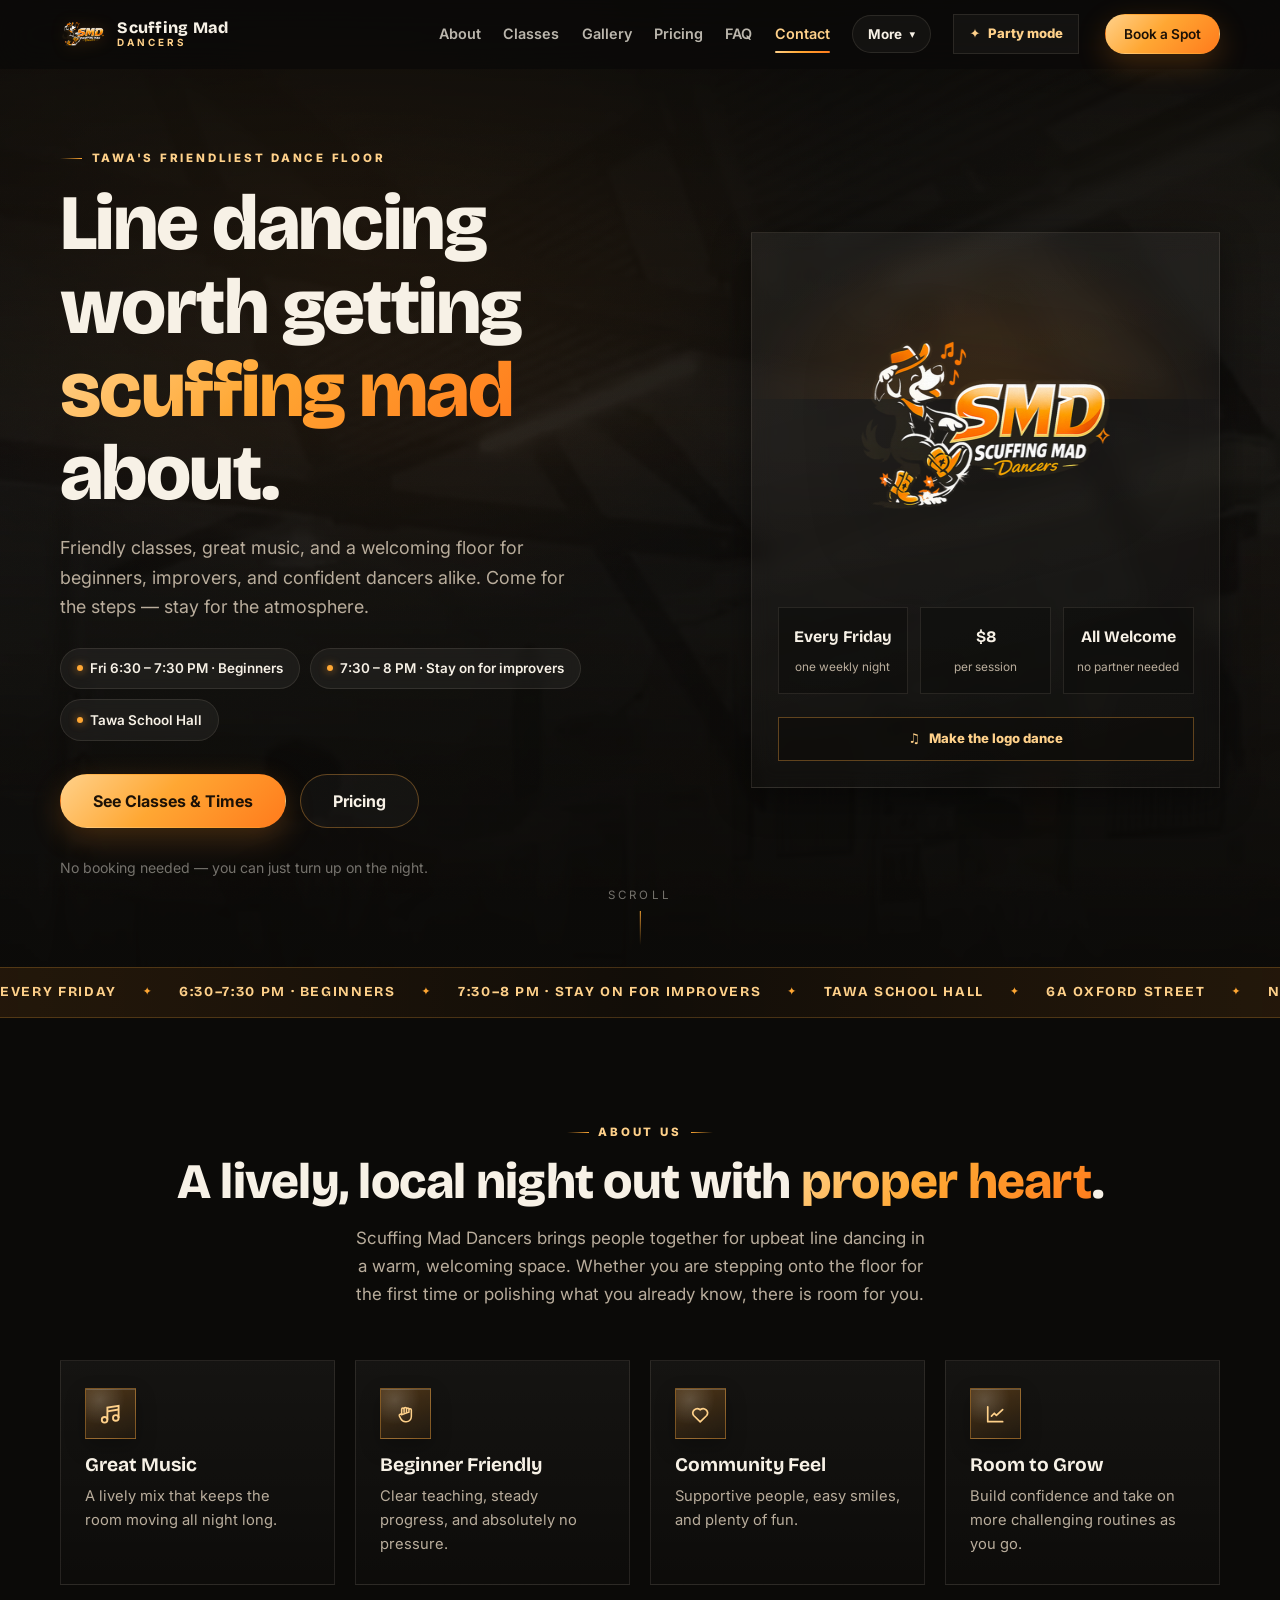
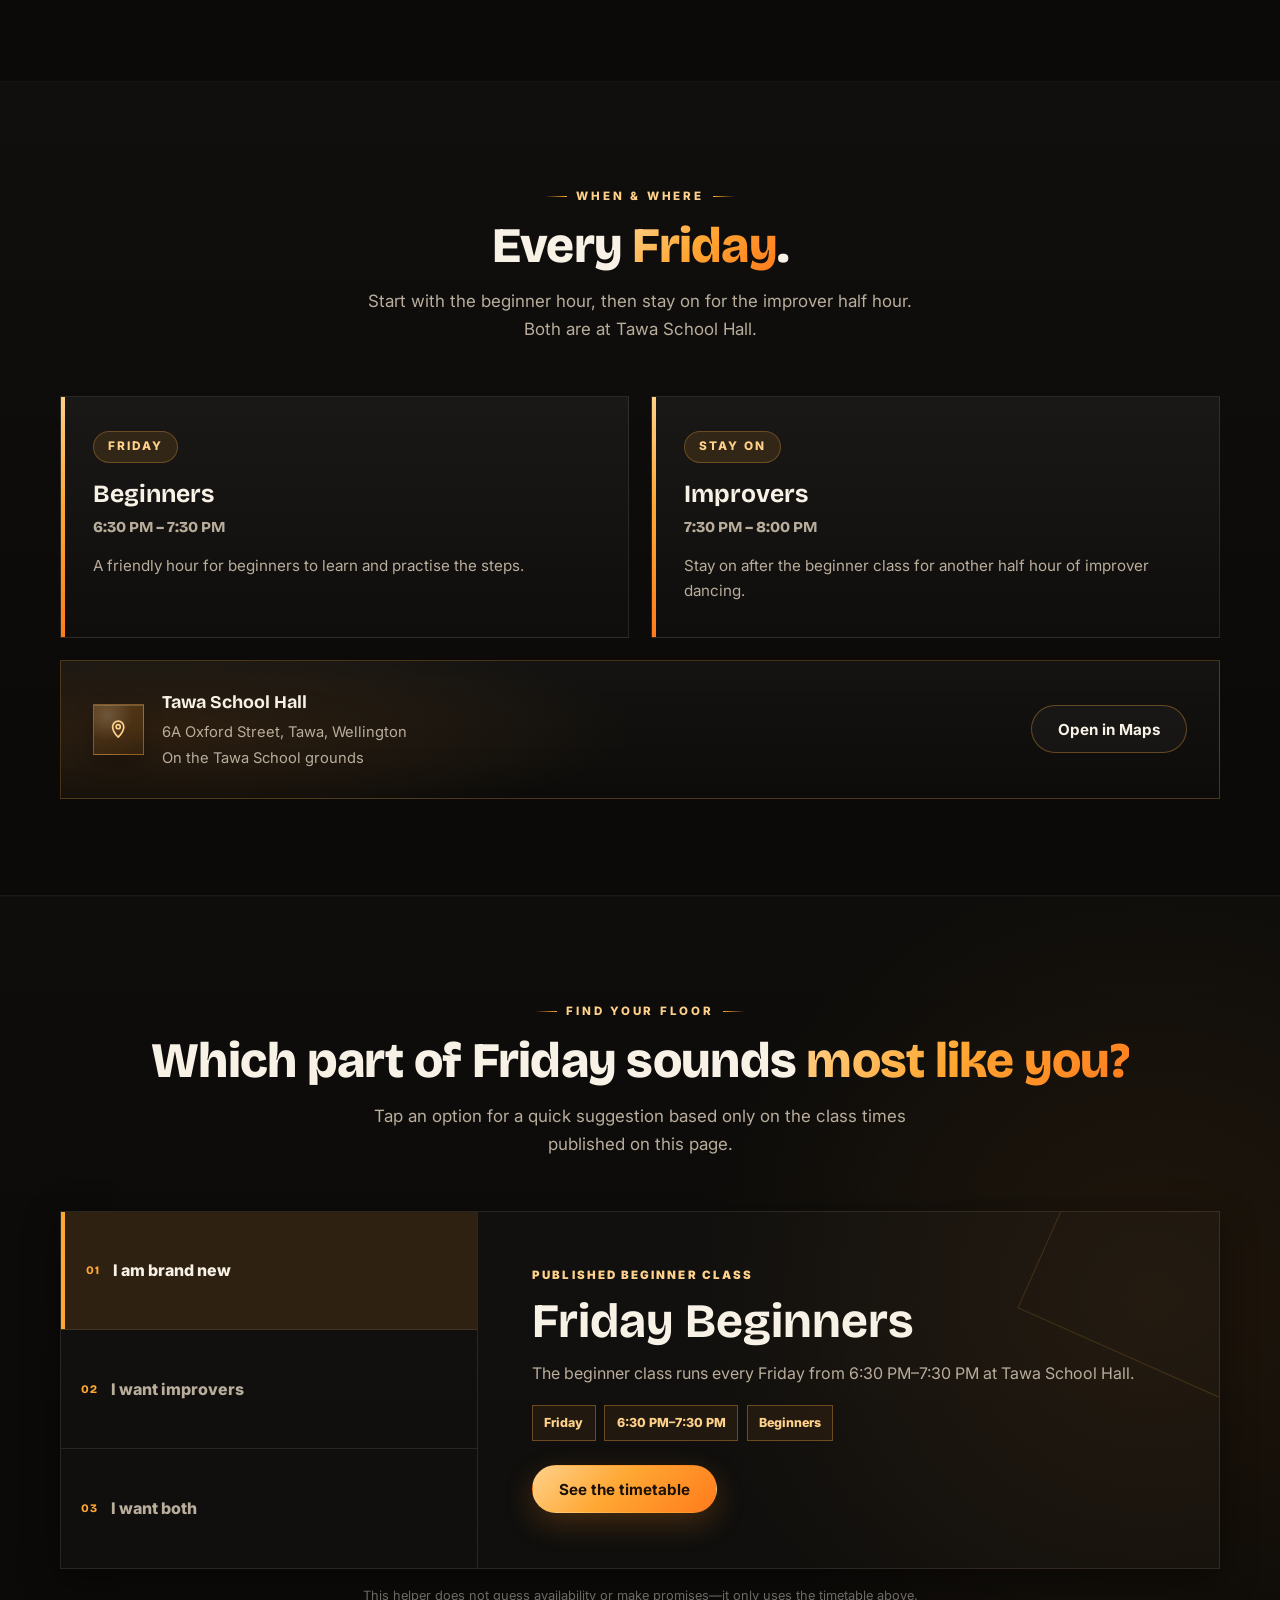
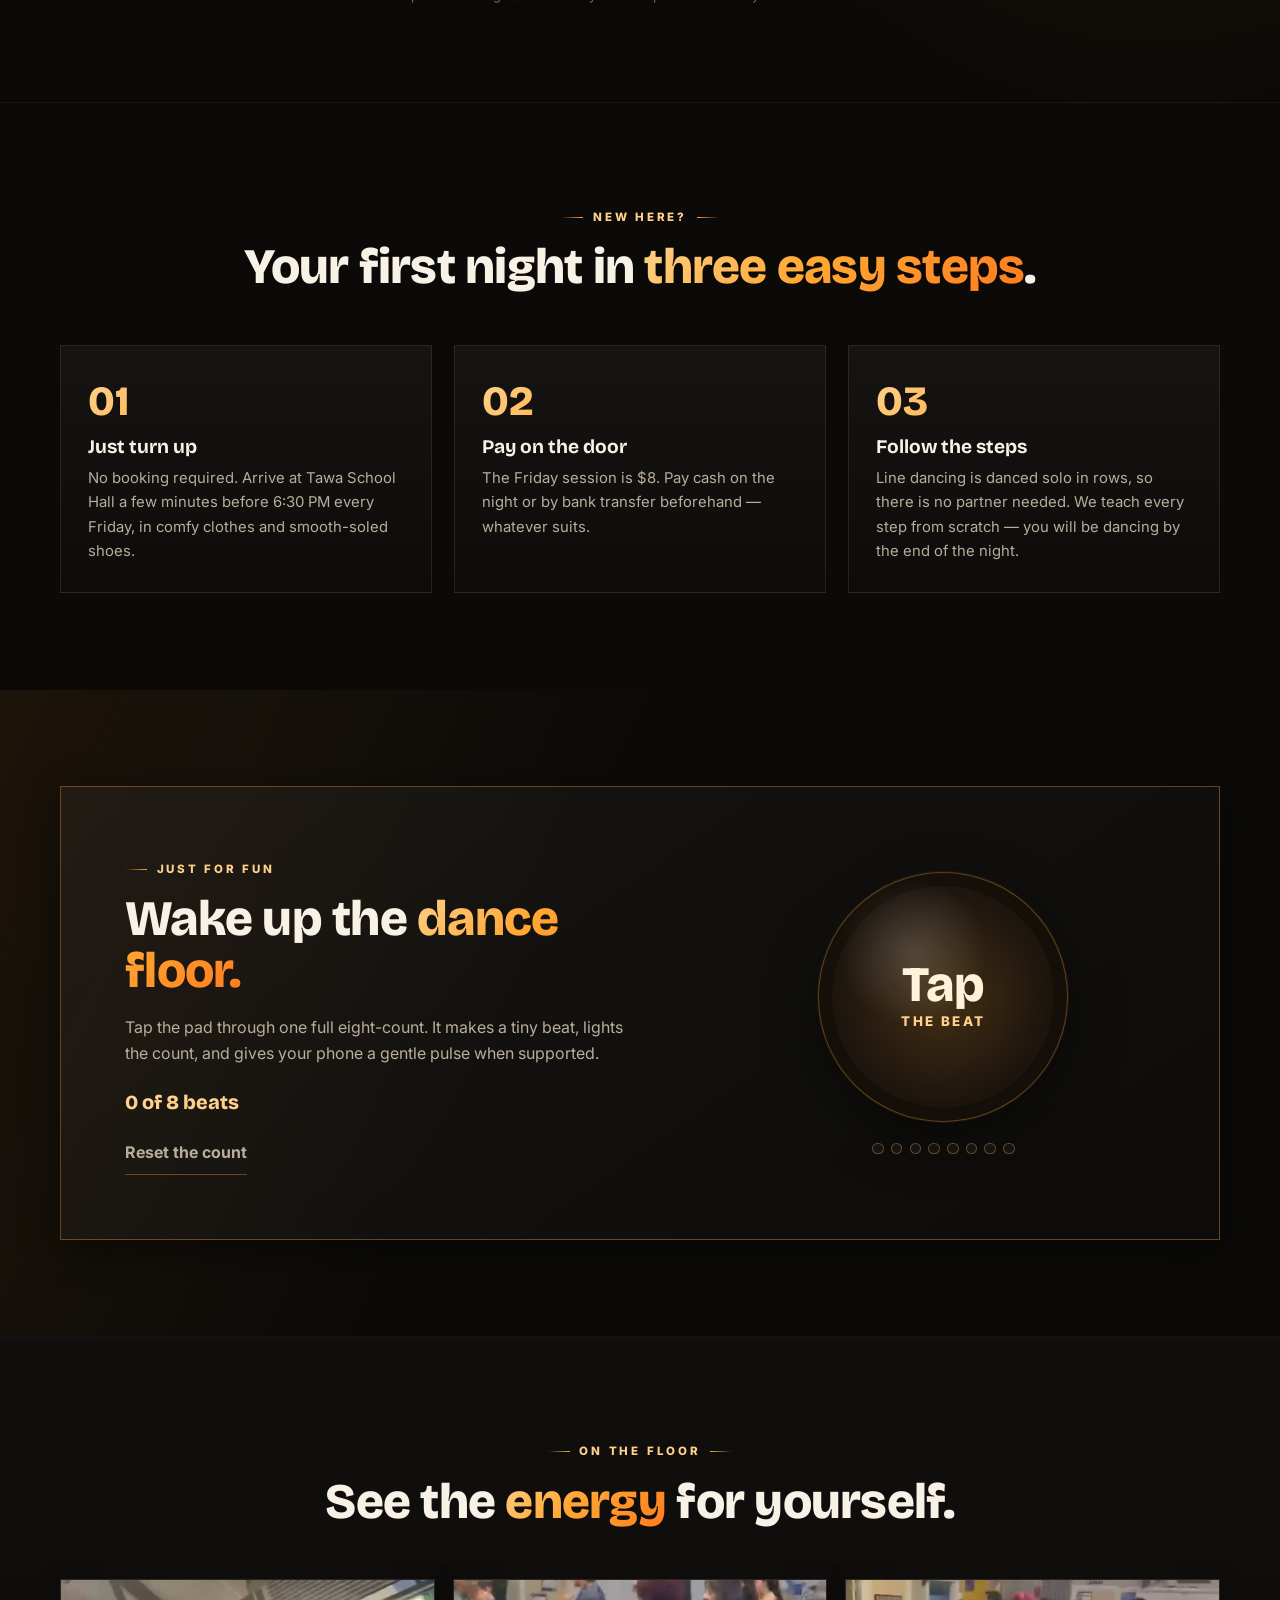
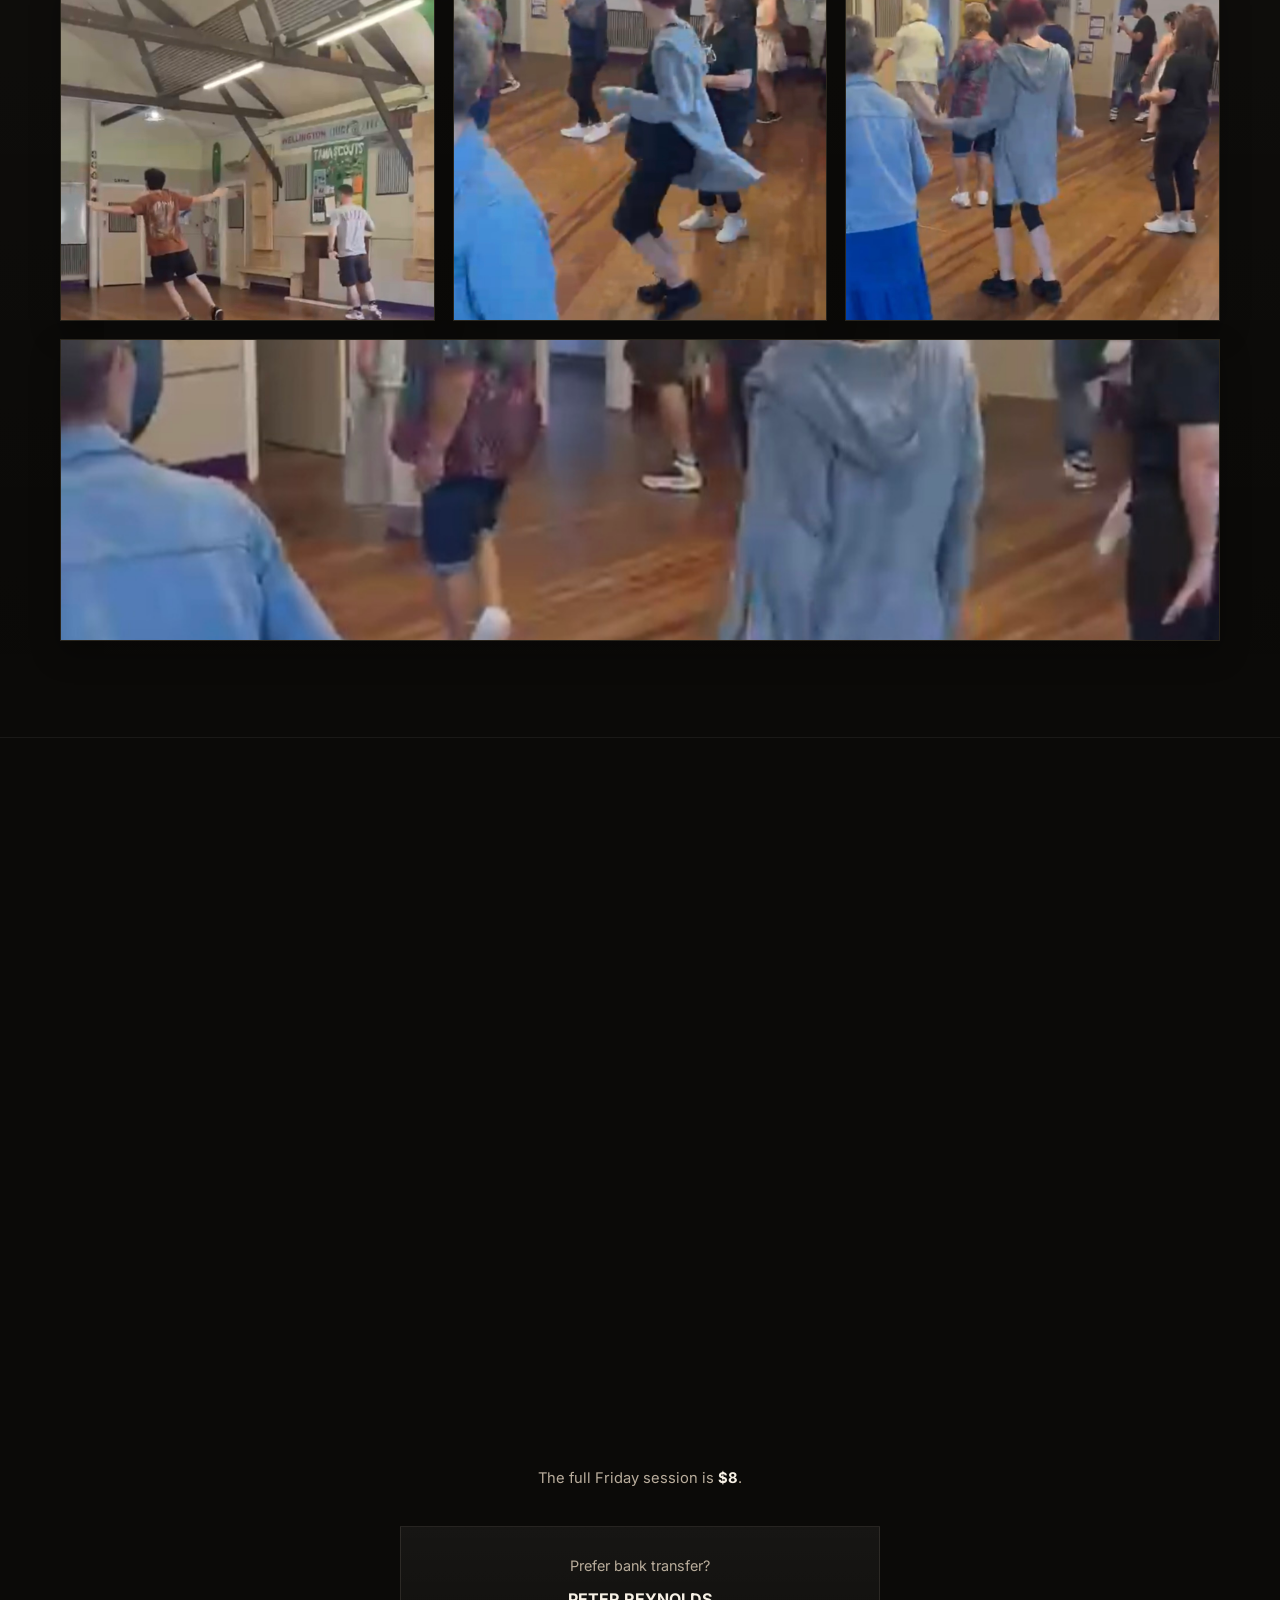
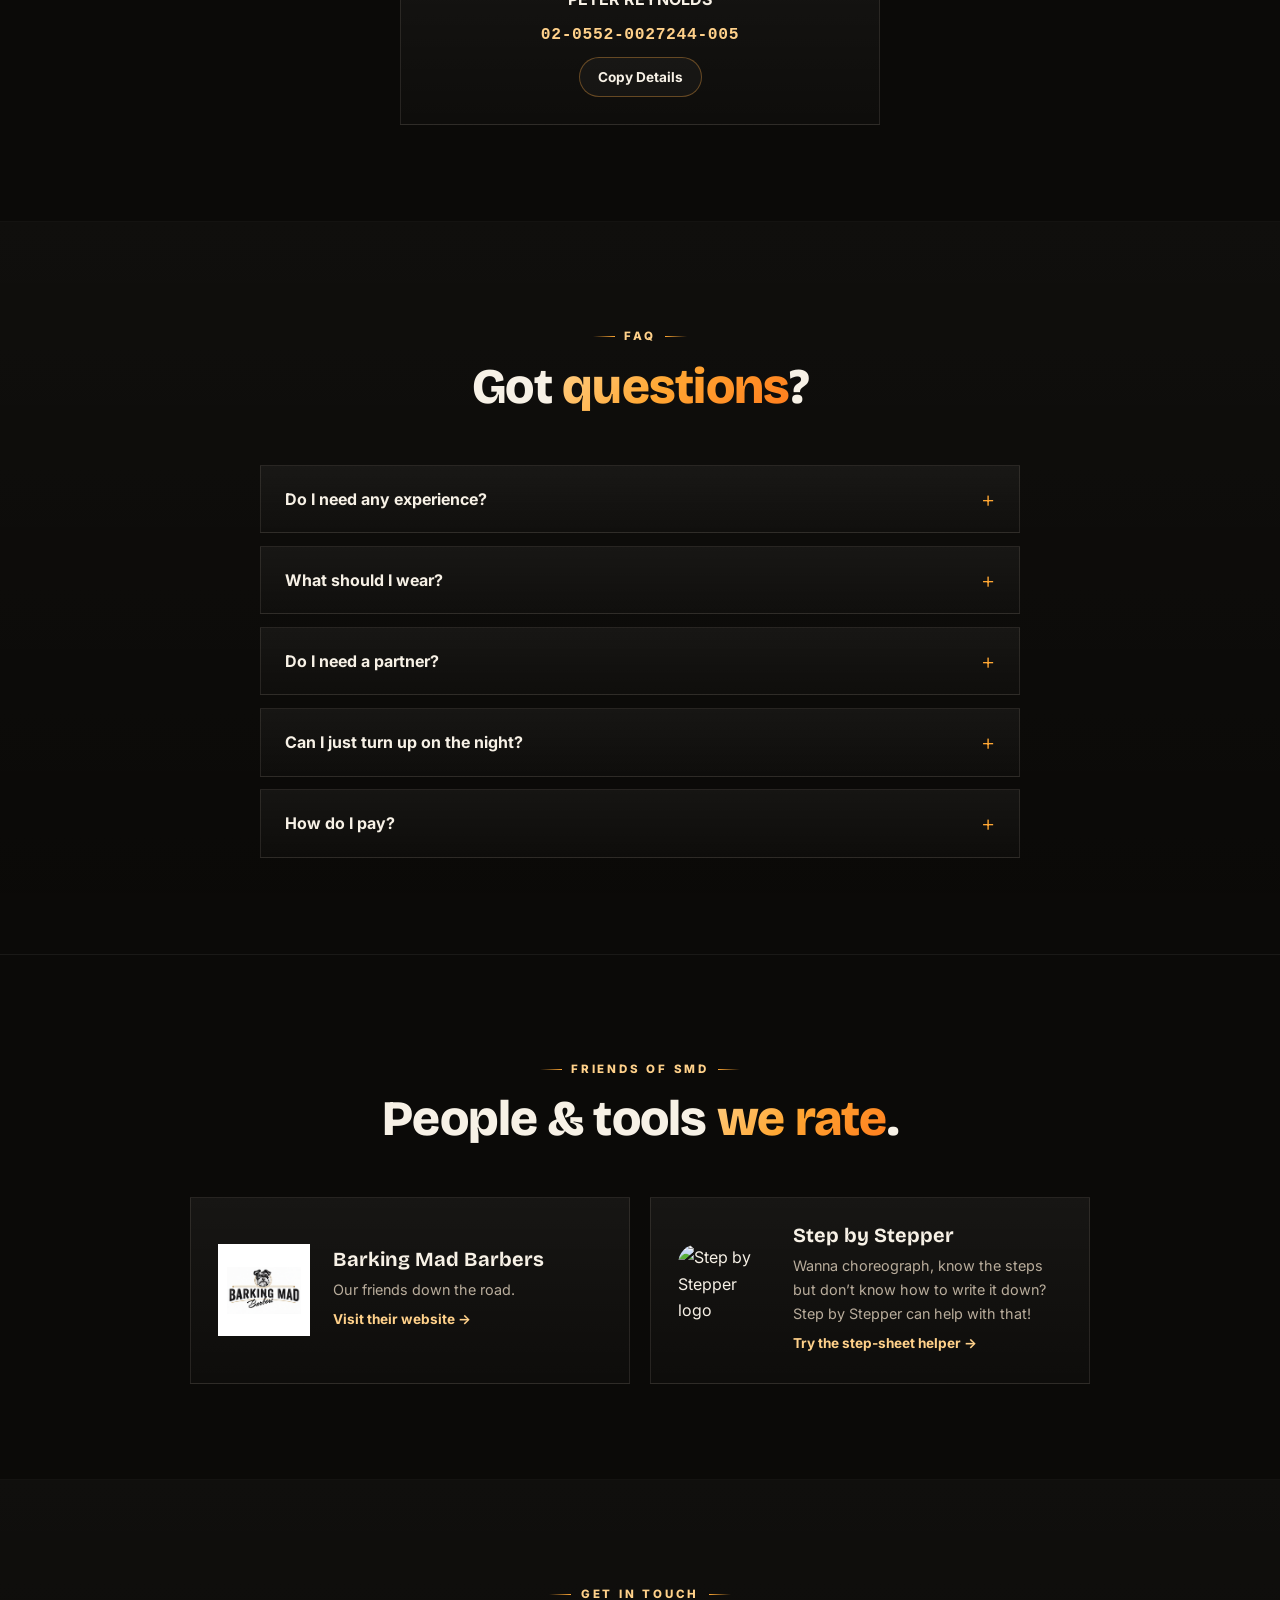
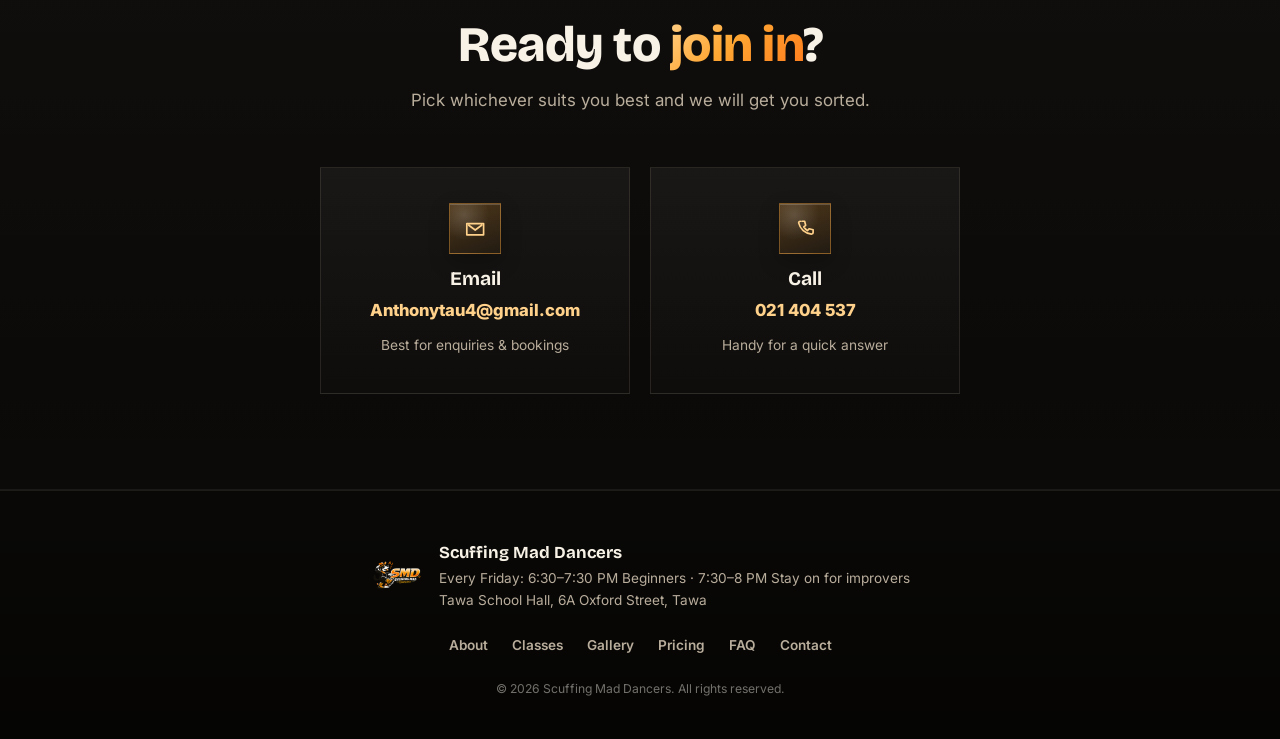
==== index.html @ afb22d38 "Update Friday class times, price, and venue" ====
<!doctype html>
<html lang="en">
<head>
  <meta charset="utf-8">
  <meta name="viewport" content="width=device-width, initial-scale=1">
  <title>Scuffing Mad Dancers | Line Dancing in Tawa, Wellington</title>
  <meta name="description" content="Scuffing Mad Dancers runs every Friday at Tawa School Hall: beginners 6:30–7:30 PM, then stay on for improvers 7:30–8:00 PM. $8 at 6A Oxford Street, Tawa, Wellington.">
  <meta name="theme-color" content="#0b0a08">

  <link rel="canonical" href="https://scuffingmaddancers.nz/">
  <link rel="icon" href="/favicon.ico" sizes="any">
  <link rel="icon" type="image/svg+xml" href="/favicon.svg">
  <link rel="icon" type="image/png" sizes="32x32" href="/favicon-32x32.png">
  <link rel="icon" type="image/png" sizes="16x16" href="/favicon-16x16.png">
  <link rel="apple-touch-icon" href="/apple-touch-icon.png">
  <link rel="manifest" href="/site.webmanifest">

  <!-- Open Graph / Twitter -->
  <meta property="og:type" content="website">
  <meta property="og:site_name" content="Scuffing Mad Dancers">
  <meta property="og:title" content="Scuffing Mad Dancers | Line Dancing in Tawa, Wellington">
  <meta property="og:description" content="Every Friday at Tawa School Hall: beginners 6:30–7:30 PM, then stay on for improvers 7:30–8:00 PM. $8.">
  <meta property="og:url" content="https://scuffingmaddancers.nz/">
  <meta property="og:image" content="https://scuffingmaddancers.nz/android-chrome-512x512.png">
  <meta property="og:locale" content="en_NZ">
  <meta name="twitter:card" content="summary">
  <meta name="twitter:title" content="Scuffing Mad Dancers | Line Dancing in Tawa, Wellington">
  <meta name="twitter:description" content="Every Friday at Tawa School Hall: beginners 6:30–7:30 PM, then stay on for improvers 7:30–8:00 PM. $8.">
  <meta name="twitter:image" content="https://scuffingmaddancers.nz/android-chrome-512x512.png">

  <link rel="preconnect" href="https://fonts.googleapis.com">
  <link rel="preconnect" href="https://fonts.gstatic.com" crossorigin>
  <link href="https://fonts.googleapis.com/css2?family=Bricolage+Grotesque:opsz,wght@12..96,600..800&family=Inter:wght@400;500;600;700;800&display=swap" rel="stylesheet">
  <link rel="stylesheet" href="styles.css?v=interactive-perfect-1">

  <script type="application/ld+json">
  {
    "@context": "https://schema.org",
    "@graph": [
      {
        "@type": "LocalBusiness",
        "@id": "https://scuffingmaddancers.nz/#org",
        "name": "Scuffing Mad Dancers",
        "description": "Friendly line dancing every Friday in Tawa, Wellington. Beginners 6:30–7:30 PM, then stay on for improvers 7:30–8:00 PM at Tawa School Hall.",
        "url": "https://scuffingmaddancers.nz/",
        "logo": "https://scuffingmaddancers.nz/android-chrome-512x512.png",
        "image": "https://scuffingmaddancers.nz/android-chrome-512x512.png",
        "email": "Anthonytau4@gmail.com",
        "telephone": "+64-21-404-537",
        "priceRange": "$8 NZD",
        "address": {
          "@type": "PostalAddress",
          "streetAddress": "Tawa School Hall, 6A Oxford Street",
          "addressLocality": "Tawa",
          "addressRegion": "Wellington",
          "postalCode": "5028",
          "addressCountry": "NZ"
        },
        "openingHoursSpecification": [
          {
            "@type": "OpeningHoursSpecification",
            "dayOfWeek": "Friday",
            "opens": "18:30",
            "closes": "20:00"
          }
        ]
      },
      {
        "@type": "DanceEvent",
        "name": "Friday Line Dancing — Beginners and Improvers",
        "organizer": { "@id": "https://scuffingmaddancers.nz/#org" },
        "eventSchedule": {
          "@type": "Schedule",
          "byDay": "https://schema.org/Friday",
          "startTime": "18:30",
          "endTime": "20:00",
          "scheduleTimezone": "Pacific/Auckland"
        },
        "location": {
          "@type": "Place",
          "name": "Tawa School Hall",
          "address": "6A Oxford Street, Tawa, Wellington 5028, New Zealand"
        },
        "offers": {
          "@type": "Offer",
          "price": "8",
          "priceCurrency": "NZD"
        }
      }
    ]
  }
  </script>
</head>
<body>

  <a class="skip-link" href="#main">Skip to content</a>

  <!-- Navigation -->
  <header class="site-header" id="top">
    <nav class="nav container" aria-label="Main navigation">
      <a href="#top" class="brand">
        <img src="logo-mark.png" alt="Scuffing Mad Dancers logo" width="46" height="46">
        <span class="brand-name">
          <strong>Scuffing Mad</strong>
          <span>Dancers</span>
        </span>
      </a>

      <button class="menu-toggle" id="menu-toggle" type="button" aria-label="Open menu" aria-expanded="false" aria-controls="nav-menu">
        <span class="hamburger"></span>
      </button>

      <div class="nav-menu" id="nav-menu">
        <a href="#about">About</a>
        <a href="#schedule">Classes</a>
        <a href="#gallery">Gallery</a>
        <a href="#pricing">Pricing</a>
        <a href="#faq">FAQ</a>
        <a href="#contact">Contact</a>
        <div class="partner-menu">
          <button class="partner-toggle" id="partner-toggle" type="button" aria-haspopup="true" aria-expanded="false" aria-controls="partner-dropdown">
            More <span class="chev" aria-hidden="true">&#9662;</span>
          </button>
          <div class="partner-dropdown" id="partner-dropdown" hidden>
            <a class="partner-link" href="https://barkingmadbarbers.com" target="_blank" rel="noopener noreferrer">
              <img src="barber-logo.png" alt="Barking Mad Barbers logo" width="52" height="52">
              <div>
                <strong>Barking Mad Barbers</strong>
                <span>Visit website &rarr;</span>
              </div>
            </a>
            <a class="partner-link" href="https://step-by-stepper.com/" target="_blank" rel="noopener noreferrer">
              <img class="stepper-logo" src="https://step-by-stepper.com/favicon.png" alt="Step by Stepper icon" width="52" height="52" loading="lazy">
              <div>
                <strong>Step by Stepper</strong>
                <span>Step-sheet helper &rarr;</span>
              </div>
            </a>
          </div>
        </div>
        <button class="party-toggle" id="party-toggle" type="button" aria-pressed="false">
          <span class="party-toggle-icon" aria-hidden="true">✦</span>
          <span id="party-toggle-label">Party mode</span>
        </button>
        <a class="btn btn-primary btn-sm nav-cta" href="#pricing">Book a Spot</a>
      </div>
    </nav>
    <div class="nav-overlay" id="nav-overlay"></div>
    <div class="scroll-progress" id="scroll-progress" aria-hidden="true"></div>
  </header>

  <!-- Hero -->
  <section class="hero">
    <div class="hero-bg" aria-hidden="true"></div>
    <div class="hero-overlay" aria-hidden="true"></div>

    <div class="hero-content container">
      <div class="hero-copy" data-reveal>
        <p class="eyebrow">Tawa's friendliest dance floor</p>
        <h1>Line dancing worth getting <span class="accent">scuffing mad</span> about.</h1>
        <p class="hero-lead">Friendly classes, great music, and a welcoming floor for beginners, improvers, and confident dancers alike. Come for the steps &mdash; stay for the atmosphere.</p>

        <div class="hero-pills">
          <span class="pill">Fri 6:30 &ndash; 7:30 PM &middot; Beginners</span>
          <span class="pill">7:30 &ndash; 8 PM &middot; Stay on for improvers</span>
          <span class="pill">Tawa School Hall</span>
        </div>

        <div class="hero-actions">
          <a class="btn btn-primary btn-lg" href="#schedule">See Classes &amp; Times</a>
          <a class="btn btn-outline btn-lg" href="#pricing">Pricing</a>
          <p class="hero-note">No booking needed &mdash; you can just turn up on the night.</p>
        </div>
      </div>

      <div class="hero-visual" data-reveal>
        <img class="hero-logo" src="logo-mark.png" alt="Scuffing Mad Dancers logo" width="320" height="320">
        <div class="hero-stats">
          <div class="stat">
            <strong>Every Friday</strong>
            <span>one weekly night</span>
          </div>
          <div class="stat">
            <strong>$8</strong>
            <span>per session</span>
          </div>
          <div class="stat">
            <strong>All Welcome</strong>
            <span>no partner needed</span>
          </div>
        </div>
        <button class="logo-dance-trigger" id="logo-dance-trigger" type="button">
          <span aria-hidden="true">♫</span>
          Make the logo dance
        </button>
      </div>
    </div>

    <p class="scroll-cue" aria-hidden="true">Scroll</p>
  </section>

  <!-- Ticker -->
  <div class="ticker" aria-label="Class times: every Friday, beginners 6:30 to 7:30 PM, stay on for improvers 7:30 to 8 PM, at Tawa School Hall">
    <div class="ticker-track">
      <ul>
        <li>Every Friday</li>
        <li>6:30&ndash;7:30 PM &middot; Beginners</li>
        <li>7:30&ndash;8 PM &middot; Stay on for improvers</li>
        <li>Tawa School Hall</li>
        <li>6A Oxford Street</li>
        <li>No partner needed</li>
        <li>$8 a session</li>
      </ul>
      <ul aria-hidden="true">
        <li>Every Friday</li>
        <li>6:30&ndash;7:30 PM &middot; Beginners</li>
        <li>7:30&ndash;8 PM &middot; Stay on for improvers</li>
        <li>Tawa School Hall</li>
        <li>6A Oxford Street</li>
        <li>No partner needed</li>
        <li>$8 a session</li>
      </ul>
    </div>
  </div>

  <main id="main">

    <!-- About -->
    <section class="section" id="about">
      <div class="container">
        <div class="section-header center" data-reveal>
          <p class="eyebrow">About us</p>
          <h2>A lively, local night out with <span class="accent">proper heart</span>.</h2>
          <p class="section-sub">Scuffing Mad Dancers brings people together for upbeat line dancing in a warm, welcoming space. Whether you are stepping onto the floor for the first time or polishing what you already know, there is room for you.</p>
        </div>
        <div class="features" data-reveal data-reveal-stagger>
          <article class="feature-card">
            <div class="feature-icon squircle-icon" aria-hidden="true">
              <svg viewBox="0 0 24 24" fill="none" aria-hidden="true">
                <path d="M9 18V5l12 -2v13" stroke="currentColor" stroke-width="2"/>
                <path d="m9 9 12 -2" stroke="currentColor" stroke-width="2"/>
                <path d="M3 18a3 3 0 1 0 6 0 3 3 0 1 0 -6 0" stroke="currentColor" stroke-width="2"/>
                <path d="M15 16a3 3 0 1 0 6 0 3 3 0 1 0 -6 0" stroke="currentColor" stroke-width="2"/>
              </svg>
            </div>
            <h3>Great Music</h3>
            <p>A lively mix that keeps the room moving all night long.</p>
          </article>
          <article class="feature-card">
            <div class="feature-icon squircle-icon" aria-hidden="true">
              <svg viewBox="0 0 24 24" fill="none" aria-hidden="true">
                <path d="M8.2 12.2V6.7a1.3 1.3 0 0 1 2.6 0v3.1M10.8 9.8V6a1.3 1.3 0 0 1 2.6 0v3.8M13.4 9.8V6.6a1.3 1.3 0 0 1 2.6 0v3.2M16 9.8V7.4a1.3 1.3 0 0 1 2.6 0v7.2c0 3-2.4 5.4-5.4 5.4h-.9a5.7 5.7 0 0 1-5.1-3.2l-1.5-3a1.3 1.3 0 0 1 2.3-1.2z" stroke="currentColor" stroke-width="1.6" stroke-linecap="round" stroke-linejoin="round"/>
              </svg>
            </div>
            <h3>Beginner Friendly</h3>
            <p>Clear teaching, steady progress, and absolutely no pressure.</p>
          </article>
          <article class="feature-card">
            <div class="feature-icon squircle-icon" aria-hidden="true">
              <svg viewBox="0 0 24 24" fill="none" aria-hidden="true">
                <path d="M12 20.3 5 13.4A4.7 4.7 0 0 1 11.7 7l.3.3.3-.3a4.7 4.7 0 0 1 6.7 6.4z" stroke="currentColor" stroke-width="1.8" stroke-linecap="round" stroke-linejoin="round"/>
              </svg>
            </div>
            <h3>Community Feel</h3>
            <p>Supportive people, easy smiles, and plenty of fun.</p>
          </article>
          <article class="feature-card">
            <div class="feature-icon squircle-icon" aria-hidden="true">
              <svg viewBox="0 0 24 24" fill="none" aria-hidden="true">
                <path d="M4 4v16h16M8 14l3-3 2.3 2.3L20 7" stroke="currentColor" stroke-width="1.8" stroke-linecap="round" stroke-linejoin="round"/>
              </svg>
            </div>
            <h3>Room to Grow</h3>
            <p>Build confidence and take on more challenging routines as you go.</p>
          </article>
        </div>
      </div>
    </section>

    <!-- Classes / Schedule -->
    <section class="section section-alt" id="schedule">
      <div class="container">
        <div class="section-header center" data-reveal>
          <p class="eyebrow">When &amp; where</p>
          <h2>Every <span class="accent">Friday</span>.</h2>
          <p class="section-sub">Start with the beginner hour, then stay on for the improver half hour. Both are at Tawa School Hall.</p>
        </div>

        <div class="class-cards" data-reveal data-reveal-stagger>
          <article class="class-card">
            <span class="class-day">Friday</span>
            <h3>Beginners</h3>
            <p class="class-time">6:30 PM &ndash; 7:30 PM</p>
            <p>A friendly hour for beginners to learn and practise the steps.</p>
          </article>
          <article class="class-card">
            <span class="class-day">Stay on</span>
            <h3>Improvers</h3>
            <p class="class-time">7:30 PM &ndash; 8:00 PM</p>
            <p>Stay on after the beginner class for another half hour of improver dancing.</p>
          </article>
        </div>

        <div class="venue-card" data-reveal>
          <div class="venue-card-info">
            <div class="squircle-icon" aria-hidden="true">
              <svg viewBox="0 0 24 24" fill="none" aria-hidden="true">
                <path d="M12 20.5s-6-5.8-6-11.1a6 6 0 0 1 12 0c0 5.3-6 11.1-6 11.1z" stroke="currentColor" stroke-width="1.8" stroke-linecap="round" stroke-linejoin="round"/>
                <circle cx="12" cy="9.3" r="2.2" stroke="currentColor" stroke-width="1.8"/>
              </svg>
            </div>
            <div>
              <strong>Tawa School Hall</strong>
              <span>6A Oxford Street, Tawa, Wellington<br>On the Tawa School grounds</span>
            </div>
          </div>
          <a class="btn btn-outline" href="https://www.google.com/maps/search/?api=1&amp;query=Tawa%20School%20Hall%2C%206A%20Oxford%20Street%2C%20Tawa%2C%20Wellington" target="_blank" rel="noopener noreferrer">Open in Maps</a>
        </div>
      </div>
    </section>

    <!-- Interactive class finder -->
    <section class="section finder-section" id="class-finder">
      <div class="container">
        <div class="section-header center" data-reveal>
          <p class="eyebrow">Find your floor</p>
          <h2>Which part of Friday sounds <span class="accent">most like you?</span></h2>
          <p class="section-sub">Tap an option for a quick suggestion based only on the class times published on this page.</p>
        </div>

        <div class="finder-shell" data-reveal>
          <div class="finder-controls" role="group" aria-label="Choose what sounds like you">
            <button class="finder-option active" type="button" data-match="new" aria-pressed="true">
              <span aria-hidden="true">01</span>
              I am brand new
            </button>
            <button class="finder-option" type="button" data-match="all" aria-pressed="false">
              <span aria-hidden="true">02</span>
              I want improvers
            </button>
            <button class="finder-option" type="button" data-match="both" aria-pressed="false">
              <span aria-hidden="true">03</span>
              I want both
            </button>
          </div>

          <article class="finder-result" id="finder-result" aria-live="polite">
            <p class="finder-kicker" id="finder-kicker">Published beginner class</p>
            <h3 id="finder-title">Friday Beginners</h3>
            <p id="finder-copy">The beginner class runs every Friday from 6:30 PM–7:30 PM at Tawa School Hall.</p>
            <div class="finder-facts" id="finder-facts">
              <span>Friday</span>
              <span>6:30 PM–7:30 PM</span>
              <span>Beginners</span>
            </div>
            <a class="btn btn-primary" href="#schedule">See the timetable</a>
          </article>
        </div>

        <p class="finder-note center">This helper does not guess availability or make promises—it only uses the timetable above.</p>
      </div>
    </section>

    <!-- First night -->
    <section class="section" id="first-night">
      <div class="container">
        <div class="section-header center" data-reveal>
          <p class="eyebrow">New here?</p>
          <h2>Your first night in <span class="accent">three easy steps</span>.</h2>
        </div>
        <div class="steps" data-reveal data-reveal-stagger>
          <article class="step-card">
            <span class="step-num" aria-hidden="true">01</span>
            <h3>Just turn up</h3>
            <p>No booking required. Arrive at Tawa School Hall a few minutes before 6:30 PM every Friday, in comfy clothes and smooth-soled shoes.</p>
          </article>
          <article class="step-card">
            <span class="step-num" aria-hidden="true">02</span>
            <h3>Pay on the door</h3>
            <p>The Friday session is $8. Pay cash on the night or by bank transfer beforehand &mdash; whatever suits.</p>
          </article>
          <article class="step-card">
            <span class="step-num" aria-hidden="true">03</span>
            <h3>Follow the steps</h3>
            <p>Line dancing is danced solo in rows, so there is no partner needed. We teach every step from scratch &mdash; you will be dancing by the end of the night.</p>
          </article>
        </div>
      </div>
    </section>

    <!-- Tap the beat -->
    <section class="section beat-section" id="tap-the-beat">
      <div class="container">
        <div class="beat-console" data-reveal>
          <div class="beat-copy">
            <p class="eyebrow">Just for fun</p>
            <h2>Wake up the <span class="accent">dance floor.</span></h2>
            <p>Tap the pad through one full eight-count. It makes a tiny beat, lights the count, and gives your phone a gentle pulse when supported.</p>
            <p class="beat-status" id="beat-status" aria-live="polite">0 of 8 beats</p>
            <button class="beat-reset" id="beat-reset" type="button">Reset the count</button>
          </div>

          <div class="beat-stage">
            <button class="beat-pad" id="beat-pad" type="button" aria-label="Tap the beat">
              <span>Tap</span>
              <small>the beat</small>
            </button>
            <div class="beat-dots" id="beat-dots" aria-hidden="true">
              <span></span><span></span><span></span><span></span>
              <span></span><span></span><span></span><span></span>
            </div>
          </div>
        </div>
      </div>
    </section>

    <!-- Gallery -->
    <section class="section section-alt" id="gallery">
      <div class="container">
        <div class="section-header center" data-reveal>
          <p class="eyebrow">On the floor</p>
          <h2>See the <span class="accent">energy</span> for yourself.</h2>
        </div>
        <div class="gallery-grid" data-reveal data-reveal-stagger>
          <button class="gallery-item" type="button" data-lightbox="1000036446.jpg" aria-label="View photo: dancers moving across the floor at Tawa School Hall">
            <img src="1000036446.jpg" alt="Dancers moving across the floor at Tawa School Hall" loading="lazy" width="600" height="400">
          </button>
          <button class="gallery-item" type="button" data-lightbox="1000036448.jpg" aria-label="View photo: Scuffing Mad Dancers class mid-routine in Tawa">
            <img src="1000036448.jpg" alt="Scuffing Mad Dancers class mid-routine in Tawa" loading="lazy" width="600" height="400">
          </button>
          <button class="gallery-item" type="button" data-lightbox="1000036450.jpg" aria-label="View photo: line dancers stepping together at Tawa School Hall">
            <img src="1000036450.jpg" alt="Line dancers stepping together at Tawa School Hall" loading="lazy" width="600" height="400">
          </button>
          <button class="gallery-item gallery-item--wide" type="button" data-lightbox="1000036452.jpg" aria-label="View photo: Scuffing Mad Dancers class on the floor in Tawa">
            <img src="1000036452.jpg" alt="Scuffing Mad Dancers class on the floor in Tawa" loading="lazy" width="800" height="400">
          </button>
        </div>
      </div>
    </section>

    <!-- Pricing -->
    <section class="section" id="pricing">
      <div class="container">
        <div class="section-header center" data-reveal>
          <p class="eyebrow">Pricing</p>
          <h2>One simple <span class="accent">price</span>.</h2>
          <p class="section-sub">Pay by bank transfer or on the night &mdash; whatever suits you.</p>
        </div>

        <div class="pricing-grid" data-reveal data-reveal-stagger>
          <article class="price-card price-card--featured">
            <div class="price-badge">Every Friday</div>
            <h3>Friday Session</h3>
            <p class="price-desc">Beginners, then stay on for improvers</p>
            <div class="price">$8<span>/session</span></div>
            <ul class="price-list">
              <li>6:30&ndash;7:30 PM &mdash; Beginners</li>
              <li>7:30&ndash;8:00 PM &mdash; Stay on for improvers</li>
              <li>Tawa School Hall</li>
              <li>One simple $8 price</li>
            </ul>
            <button class="btn btn-primary book-btn" data-package="Friday Session" data-price="8.00">Book / Enquire</button>
          </article>
        </div>

        <p class="pricing-note center" data-reveal>The full Friday session is <strong>$8</strong>.</p>

        <div class="bank-box" data-reveal>
          <p class="bank-label">Prefer bank transfer?</p>
          <strong>PETER REYNOLDS</strong>
          <code id="bank-number">02-0552-0027244-005</code>
          <button class="btn btn-sm btn-outline" id="copy-bank">Copy Details</button>
        </div>
      </div>
    </section>

    <!-- FAQ -->
    <section class="section section-alt" id="faq">
      <div class="container container-narrow">
        <div class="section-header center" data-reveal>
          <p class="eyebrow">FAQ</p>
          <h2>Got <span class="accent">questions</span>?</h2>
        </div>
        <div class="faq-list" data-reveal>
          <details class="faq-item">
            <summary>Do I need any experience?</summary>
            <p>Not at all! Our beginner class starts from scratch. You will be guided through every step &mdash; no dance background needed.</p>
          </details>
          <details class="faq-item">
            <summary>What should I wear?</summary>
            <p>Comfortable clothes and shoes you can move in. Smooth-soled shoes work best on the floor &mdash; avoid sticky rubber soles if you can.</p>
          </details>
          <details class="faq-item">
            <summary>Do I need a partner?</summary>
            <p>No! Line dancing is danced solo in rows, so there is no partner required. Come on your own or bring friends &mdash; either way you will have a great time.</p>
          </details>
          <details class="faq-item">
            <summary>Can I just turn up on the night?</summary>
            <p>Absolutely. No booking is required &mdash; just show up at Tawa School Hall before 6:30 PM every Friday and pay on the door.</p>
          </details>
          <details class="faq-item">
            <summary>How do I pay?</summary>
            <p>You can pay cash on the night or by bank transfer beforehand. See the pricing section for bank details.</p>
          </details>
        </div>
      </div>
    </section>

    <!-- Partners -->
    <section class="section" id="partner">
      <div class="container">
        <div class="section-header center" data-reveal>
          <p class="eyebrow">Friends of SMD</p>
          <h2>People &amp; tools <span class="accent">we rate</span>.</h2>
        </div>
        <div class="partner-stack" data-reveal data-reveal-stagger>
          <div class="partner-card">
            <a class="partner-link-block" href="https://barkingmadbarbers.com" target="_blank" rel="noopener noreferrer">
              <img src="barber-logo.png" alt="Barking Mad Barbers logo" width="92" height="92" loading="lazy">
              <div class="partner-copy">
                <h3>Barking Mad Barbers</h3>
                <p>Our friends down the road.</p>
                <span class="go">Visit their website &rarr;</span>
              </div>
            </a>
          </div>
          <div class="partner-card">
            <a class="partner-link-block" href="https://step-by-stepper.com/" target="_blank" rel="noopener noreferrer">
              <img class="stepper-logo" src="https://step-by-stepper.com/favicon.png" alt="Step by Stepper logo" width="92" height="92" loading="lazy">
              <div class="partner-copy">
                <h3>Step by Stepper</h3>
                <p>Wanna choreograph, know the steps but don&rsquo;t know how to write it down? Step by Stepper can help with that!</p>
                <span class="go">Try the step-sheet helper &rarr;</span>
              </div>
            </a>
          </div>
        </div>
      </div>
    </section>

    <!-- Contact -->
    <section class="section section-alt" id="contact">
      <div class="container">
        <div class="section-header center" data-reveal>
          <p class="eyebrow">Get in touch</p>
          <h2>Ready to <span class="accent">join in</span>?</h2>
          <p class="section-sub">Pick whichever suits you best and we will get you sorted.</p>
        </div>
        <div class="contact-grid" data-reveal data-reveal-stagger>
          <a class="contact-card" href="mailto:Anthonytau4@gmail.com">
            <div class="contact-icon squircle-icon" aria-hidden="true">
              <svg viewBox="0 0 24 24" fill="none" aria-hidden="true">
                <path d="M3 6h18v12H3zm2.1 1.8L12 12.9l6.9-5.1" stroke="currentColor" stroke-width="1.8" stroke-linecap="round" stroke-linejoin="round"/>
              </svg>
            </div>
            <h3>Email</h3>
            <p class="contact-value">Anthonytau4@gmail.com</p>
            <span>Best for enquiries &amp; bookings</span>
          </a>
          <a class="contact-card" href="tel:021404537">
            <div class="contact-icon squircle-icon" aria-hidden="true">
              <svg viewBox="0 0 24 24" fill="none" aria-hidden="true">
                <path d="M8.6 3.5h2.8l1.1 4.3-2 1.8a15 15 0 0 0 3.9 3.9l1.8-2 4.3 1.1v2.8a1.8 1.8 0 0 1-1.8 1.8A15.2 15.2 0 0 1 5 5.3a1.8 1.8 0 0 1 1.8-1.8" stroke="currentColor" stroke-width="1.8" stroke-linecap="round" stroke-linejoin="round"/>
              </svg>
            </div>
            <h3>Call</h3>
            <p class="contact-value">021 404 537</p>
            <span>Handy for a quick answer</span>
          </a>
        </div>
      </div>
    </section>

  </main>

  <!-- Footer -->
  <footer class="footer">
    <div class="container footer-inner">
      <div class="footer-brand">
        <img src="logo-mark.png" alt="Scuffing Mad Dancers logo" width="52" height="52">
        <div>
          <strong>Scuffing Mad Dancers</strong>
          <p>Every Friday: 6:30&ndash;7:30 PM Beginners &middot; 7:30&ndash;8 PM Stay on for improvers<br>Tawa School Hall, 6A Oxford Street, Tawa</p>
        </div>
      </div>
      <nav class="footer-links" aria-label="Footer navigation">
        <a href="#about">About</a>
        <a href="#schedule">Classes</a>
        <a href="#gallery">Gallery</a>
        <a href="#pricing">Pricing</a>
        <a href="#faq">FAQ</a>
        <a href="#contact">Contact</a>
      </nav>
      <small>&copy; <span id="year"></span> Scuffing Mad Dancers. All rights reserved.</small>
    </div>
  </footer>

  <!-- Back to Top -->
  <button class="back-to-top" id="back-to-top" type="button" aria-label="Back to top">&uarr;</button>

  <!-- Booking Modal -->
  <dialog id="booking-modal" class="modal" aria-labelledby="modal-title">
    <form method="dialog" class="modal-body">
      <button class="modal-close" id="close-modal" type="button" aria-label="Close">&times;</button>
      <p class="eyebrow">Booking</p>
      <h3 id="modal-title">Book your class</h3>
      <p class="modal-price" id="modal-price"></p>

      <label for="customer-name">
        Name (optional)
        <input type="text" id="customer-name" placeholder="Your name" autocomplete="name">
      </label>
      <label for="customer-email">
        Email (optional)
        <input type="email" id="customer-email" placeholder="your@email.com" autocomplete="email">
      </label>

      <div class="modal-bank">
        <p>Payment can be made by bank transfer or on the night.</p>
        <strong>PETER REYNOLDS</strong>
        <code>02-0552-0027244-005</code>
      </div>

      <div class="modal-actions">
        <a href="mailto:Anthonytau4@gmail.com" id="email-booking" class="btn btn-primary">Email Booking</a>
        <a href="tel:021404537" class="btn btn-outline">Call Now</a>
      </div>
    </form>
  </dialog>

  <!-- Gallery Lightbox -->
  <dialog id="lightbox" class="lightbox" aria-label="Photo viewer">
    <div class="lightbox-body">
      <button class="lightbox-btn lightbox-close" id="lightbox-close" type="button" aria-label="Close photo viewer">&times;</button>
      <img id="lightbox-img" src="" alt="">
      <div class="lightbox-bar">
        <button class="lightbox-btn" id="lightbox-prev" type="button" aria-label="Previous photo">&larr;</button>
        <span id="lightbox-counter" aria-live="polite"></span>
        <button class="lightbox-btn" id="lightbox-next" type="button" aria-label="Next photo">&rarr;</button>
      </div>
    </div>
  </dialog>

  <script src="script.js?v=interactive-perfect-1"></script>
</body>
</html>
---- styles.css ----
/* ═══════════════════════════════════════════════
   Scuffing Mad Dancers — Full Remaster
   ═══════════════════════════════════════════════ */

/* ── Tokens ── */
:root {
  --bg:            #0b0a08;
  --bg-2:          #100d0a;
  --surface:       #161310;
  --surface-2:     #1e1a15;
  --border:        rgba(255, 236, 214, .10);
  --border-strong: rgba(255, 171, 64, .34);
  --text:          #f7f1e6;
  --muted:         #b9ad9c;
  --faint:         rgba(247, 241, 230, .45);

  --brand:      #ffa733;
  --brand-2:    #ff7b1c;
  --brand-soft: #ffd18a;
  --brand-wash: rgba(255, 158, 42, .12);

  --grad-brand: linear-gradient(135deg, #ffd18a 0%, #ffa733 45%, #ff7b1c 100%);

  --radius-sm: 0;
  --radius-md: 0;
  --radius-lg: 0;

  --shadow:       0 10px 34px rgba(0, 0, 0, .45);
  --shadow-brand: 0 10px 30px rgba(255, 143, 30, .22);

  --font-display: "Bricolage Grotesque", Inter, system-ui, sans-serif;
  --font-body:    Inter, system-ui, -apple-system, sans-serif;

  --ease: cubic-bezier(.33, 1, .68, 1);
  --transition: .3s var(--ease);

  --header-h: 68px;
}

/* ── Reset ── */
*, *::before, *::after { box-sizing: border-box; margin: 0; padding: 0; }
html {
  scroll-behavior: smooth;
  scroll-padding-top: calc(var(--header-h) + 12px);
  -webkit-text-size-adjust: 100%;
}
body {
  font-family: var(--font-body);
  background: var(--bg);
  color: var(--text);
  line-height: 1.65;
  text-rendering: optimizeLegibility;
  -webkit-font-smoothing: antialiased;
  min-height: 100vh;
  overflow-x: hidden;
}
/* Warm ambient glow + fine grain overlay */
body::before {
  content: "";
  position: fixed;
  inset: 0;
  z-index: -2;
  pointer-events: none;
  background:
    radial-gradient(60% 45% at 12% 0%, rgba(255, 143, 30, .10), transparent 70%),
    radial-gradient(50% 40% at 95% 12%, rgba(255, 183, 77, .07), transparent 70%),
    linear-gradient(180deg, #0c0a08 0%, #0b0a09 50%, #090807 100%);
}
body::after {
  content: "";
  position: fixed;
  inset: 0;
  z-index: -1;
  pointer-events: none;
  opacity: .5;
  background-image: url("data:image/svg+xml,%3Csvg xmlns='http://www.w3.org/2000/svg' width='160' height='160'%3E%3Cfilter id='n'%3E%3CfeTurbulence type='fractalNoise' baseFrequency='0.9' numOctaves='2' stitchTiles='stitch'/%3E%3CfeColorMatrix type='saturate' values='0'/%3E%3C/filter%3E%3Crect width='100%25' height='100%25' filter='url(%23n)' opacity='0.05'/%3E%3C/svg%3E");
}
a { color: inherit; text-decoration: none; }
img { max-width: 100%; display: block; }
button { font: inherit; color: inherit; }
ul { list-style: none; }
::selection { background: rgba(255, 158, 42, .35); color: #fff; }

/* ── Layout ── */
.container        { width: min(1160px, calc(100% - 2.5rem)); margin: 0 auto; }
.container-narrow { width: min(760px, calc(100% - 2.5rem)); margin: 0 auto; }
.center           { text-align: center; }

/* ── Skip link ── */
.skip-link {
  position: fixed;
  top: .75rem;
  left: .75rem;
  z-index: 300;
  padding: .7rem 1.2rem;
  border-radius: 999px;
  background: var(--brand);
  color: #1a1006;
  font-weight: 800;
  transform: translateY(-300%);
  transition: transform .2s var(--ease);
}
.skip-link:focus-visible { transform: translateY(0); outline: 2px solid #fff; }

/* ── Typography ── */
.eyebrow {
  display: inline-flex;
  align-items: center;
  gap: .6rem;
  color: var(--brand-soft);
  font-weight: 800;
  font-size: .72rem;
  letter-spacing: .24em;
  text-transform: uppercase;
  margin-bottom: .9rem;
}
.eyebrow::before,
.section-header.center .eyebrow::after {
  content: "";
  width: 22px;
  height: 1px;
  background: linear-gradient(90deg, transparent, var(--brand));
  flex-shrink: 0;
}
.section-header.center .eyebrow::after {
  background: linear-gradient(90deg, var(--brand), transparent);
}

h1, h2, h3 { font-family: var(--font-display); line-height: 1.06; }
h1 {
  font-size: clamp(2.7rem, 6.5vw, 4.9rem);
  font-weight: 800;
  letter-spacing: -.02em;
  margin-bottom: 1.15rem;
}
h2 {
  font-size: clamp(1.95rem, 4vw, 3.1rem);
  font-weight: 800;
  letter-spacing: -.015em;
  margin-bottom: 1rem;
}
h3 { font-size: 1.2rem; font-weight: 700; margin-bottom: .5rem; }

.accent {
  background: var(--grad-brand);
  -webkit-background-clip: text;
  background-clip: text;
  color: transparent;
}
.section-sub {
  color: var(--muted);
  font-size: 1.06rem;
  max-width: 580px;
  margin: 0 auto;
}

/* ── Buttons ── */
.btn {
  display: inline-flex;
  align-items: center;
  justify-content: center;
  gap: .5rem;
  min-height: 48px;
  padding: 0 26px;
  border-radius: 999px;
  border: 1px solid transparent;
  font-weight: 700;
  font-size: .95rem;
  cursor: pointer;
  transition: transform var(--transition), box-shadow var(--transition),
              background var(--transition), border-color var(--transition);
  white-space: nowrap;
}
.btn:hover { transform: translateY(-2px); }
.btn:active { transform: translateY(0); }
.btn:focus-visible { outline: 2px solid var(--brand-soft); outline-offset: 3px; }

.btn-primary {
  color: #1c1106;
  background: var(--grad-brand);
  box-shadow: var(--shadow-brand);
}
.btn-primary:hover { box-shadow: 0 14px 38px rgba(255, 143, 30, .32); }

.btn-outline {
  background: rgba(255, 255, 255, .03);
  border-color: var(--border-strong);
  color: var(--text);
}
.btn-outline:hover {
  background: var(--brand-wash);
  border-color: var(--brand);
}
.btn-sm { min-height: 40px; padding: 0 18px; font-size: .85rem; }
.btn-lg { min-height: 54px; padding: 0 32px; font-size: 1rem; }

/* ══════════════════════════════════════════════
   HEADER / NAV
   ══════════════════════════════════════════════ */
.site-header {
  position: fixed;
  top: 0;
  left: 0;
  right: 0;
  z-index: 100;
  background: rgba(11, 10, 8, .78);
  backdrop-filter: blur(18px);
  -webkit-backdrop-filter: blur(18px);
  border-bottom: 1px solid transparent;
  transition: background var(--transition), border-color var(--transition);
}
.site-header.scrolled {
  background: rgba(11, 10, 8, .94);
  border-bottom-color: var(--border);
}
.scroll-progress {
  position: absolute;
  top: 0;
  left: 0;
  height: 2px;
  width: 100%;
  background: var(--grad-brand);
  transform: scaleX(0);
  transform-origin: left;
}

.nav {
  display: flex;
  align-items: center;
  justify-content: space-between;
  min-height: var(--header-h);
  gap: 1rem;
}
.brand {
  display: flex;
  align-items: center;
  gap: .7rem;
  z-index: 110;
}
.brand img {
  width: 46px;
  height: 46px;
  object-fit: contain;
  filter: drop-shadow(0 2px 8px rgba(255, 143, 30, .25));
}
.brand-name {
  display: flex;
  flex-direction: column;
  line-height: 1.15;
}
.brand-name strong {
  font-family: var(--font-display);
  font-weight: 800;
  font-size: 1rem;
  letter-spacing: .02em;
}
.brand-name span {
  font-size: .62rem;
  font-weight: 700;
  letter-spacing: .3em;
  text-transform: uppercase;
  color: var(--brand-soft);
}

.nav-menu {
  display: flex;
  align-items: center;
  gap: 1.4rem;
}
.nav-menu > a {
  position: relative;
  font-weight: 600;
  color: rgba(247, 241, 230, .75);
  font-size: .9rem;
  padding: .35rem 0;
  transition: color var(--transition);
}
.nav-menu > a::after {
  content: "";
  position: absolute;
  left: 0;
  right: 0;
  bottom: -2px;
  height: 2px;
  border-radius: 2px;
  background: var(--grad-brand);
  transform: scaleX(0);
  transform-origin: left;
  transition: transform var(--transition);
}
.nav-menu > a:hover { color: var(--text); }
.nav-menu > a:hover::after,
.nav-menu > a.active::after { transform: scaleX(1); }
.nav-menu > a.active { color: var(--brand-soft); }

.nav-cta { margin-left: .25rem; }
/* Beat .nav-menu > a specificity so the CTA keeps its button styling */
.nav-menu > a.nav-cta { color: #1c1106; padding: 0 18px; font-size: .85rem; }
.nav-menu > a.nav-cta:hover { color: #1c1106; }
.nav-menu > a.nav-cta::after { display: none; }

/* Nav overlay (mobile) */
.nav-overlay { display: none; }

/* Hamburger */
.menu-toggle {
  display: none;
  position: relative;
  z-index: 110;
  width: 44px;
  height: 44px;
  border: none;
  background: transparent;
  cursor: pointer;
}
.hamburger,
.hamburger::before,
.hamburger::after {
  display: block;
  width: 22px;
  height: 2px;
  border-radius: 2px;
  background: var(--text);
  position: absolute;
  left: 11px;
  transition: transform var(--transition), opacity var(--transition), background var(--transition);
}
.hamburger { top: 21px; }
.hamburger::before { content: ""; top: -7px; }
.hamburger::after  { content: ""; top: 7px; }
.menu-toggle[aria-expanded="true"] .hamburger { background: transparent; }
.menu-toggle[aria-expanded="true"] .hamburger::before { transform: translateY(7px) rotate(45deg); }
.menu-toggle[aria-expanded="true"] .hamburger::after  { transform: translateY(-7px) rotate(-45deg); }

/* Partner dropdown */
.partner-menu { position: relative; }
.partner-toggle {
  display: inline-flex;
  align-items: center;
  gap: .45rem;
  min-height: 38px;
  padding: 0 15px;
  border-radius: 999px;
  border: 1px solid var(--border);
  background: rgba(255, 255, 255, .04);
  font-weight: 700;
  cursor: pointer;
  font-size: .84rem;
  transition: background var(--transition), border-color var(--transition);
}
.partner-toggle:hover { background: var(--brand-wash); border-color: var(--border-strong); }
.partner-toggle:focus-visible { outline: 2px solid var(--brand-soft); outline-offset: 3px; }
.partner-toggle .chev { transition: transform var(--transition); font-size: .7rem; }
.partner-toggle[aria-expanded="true"] .chev { transform: rotate(180deg); }

.partner-dropdown {
  position: absolute;
  top: calc(100% + 10px);
  right: 0;
  min-width: 272px;
  padding: .6rem;
  border-radius: var(--radius-md);
  background: var(--surface-2);
  border: 1px solid var(--border);
  box-shadow: var(--shadow);
}
.partner-link {
  display: flex;
  align-items: center;
  gap: .8rem;
  padding: .6rem;
  border-radius: var(--radius-sm);
  transition: background var(--transition);
}
.partner-link:hover { background: rgba(255, 255, 255, .06); }
.partner-link img {
  width: 52px;
  height: 52px;
  object-fit: contain;
  border-radius: 10px;
  background: #fff;
  padding: 5px;
  flex-shrink: 0;
}
.partner-link img.stepper-logo { background: transparent; padding: 0; border-radius: 12px; }
.partner-link strong { display: block; font-size: .9rem; }
.partner-link span { color: var(--muted); font-size: .78rem; }

/* ══════════════════════════════════════════════
   HERO
   ══════════════════════════════════════════════ */
.hero {
  position: relative;
  min-height: 100svh;
  padding-top: var(--header-h);
  display: flex;
  align-items: center;
  overflow: hidden;
}
.hero-bg {
  position: absolute;
  inset: 0;
  background: url("1000036446.jpg") center 30% / cover no-repeat;
  opacity: .16;
  transform: scale(1.06);
  filter: saturate(.85);
}
.hero-overlay {
  position: absolute;
  inset: 0;
  background:
    linear-gradient(180deg, rgba(11, 10, 8, .9) 0%, rgba(11, 10, 8, .45) 45%, rgba(11, 10, 8, .96) 100%),
    radial-gradient(55% 60% at 28% 24%, rgba(255, 143, 30, .16), transparent 70%);
}
.hero-content {
  position: relative;
  z-index: 1;
  display: grid;
  grid-template-columns: 1.15fr .85fr;
  gap: 3.5rem;
  align-items: center;
  padding: 4.5rem 0 5.5rem;
}
.hero-copy { max-width: 640px; }
.hero-lead {
  color: var(--muted);
  font-size: 1.12rem;
  max-width: 520px;
  margin-bottom: 1.6rem;
}
.hero-pills {
  display: flex;
  gap: .6rem;
  flex-wrap: wrap;
  margin-bottom: 2.1rem;
}
.pill {
  display: inline-flex;
  align-items: center;
  gap: .45rem;
  padding: .55rem 1rem;
  border-radius: 999px;
  background: rgba(255, 255, 255, .05);
  border: 1px solid var(--border);
  font-weight: 600;
  font-size: .84rem;
  backdrop-filter: blur(6px);
}
.pill::before {
  content: "";
  width: 6px;
  height: 6px;
  border-radius: 50%;
  background: var(--brand);
  box-shadow: 0 0 8px rgba(255, 158, 42, .8);
}
.hero-actions {
  display: flex;
  align-items: center;
  gap: .85rem;
  flex-wrap: wrap;
}
.hero-note {
  width: 100%;
  margin-top: .9rem;
  color: var(--faint);
  font-size: .88rem;
}

.hero-visual {
  display: flex;
  flex-direction: column;
  align-items: center;
  gap: 1.4rem;
  padding: 2rem 1.6rem 1.6rem;
  border-radius: var(--radius-lg);
  border: 1px solid var(--border);
  background: linear-gradient(165deg, rgba(255, 255, 255, .06), rgba(255, 255, 255, .012));
  box-shadow: var(--shadow);
  backdrop-filter: blur(10px);
  position: relative;
  overflow: hidden;
}
.hero-visual::before {
  content: "";
  position: absolute;
  inset: -40% -20% auto;
  height: 70%;
  background: radial-gradient(50% 60% at 50% 100%, rgba(255, 143, 30, .16), transparent 75%);
  pointer-events: none;
}
.hero-logo {
  width: min(270px, 82%);
  filter: drop-shadow(0 18px 44px rgba(0, 0, 0, .45));
  animation: float 6s ease-in-out infinite;
}
@keyframes float {
  0%, 100% { transform: translateY(0) rotate(-1deg); }
  50%      { transform: translateY(-12px) rotate(1deg); }
}
.hero-stats {
  display: grid;
  grid-template-columns: repeat(3, 1fr);
  gap: .75rem;
  width: 100%;
}
.stat {
  text-align: center;
  padding: .95rem .5rem;
  background: rgba(11, 10, 8, .45);
  border: 1px solid var(--border);
  border-radius: var(--radius-md);
}
.stat strong {
  display: block;
  font-family: var(--font-display);
  font-size: 1rem;
  margin-bottom: .1rem;
}
.stat span { color: var(--muted); font-size: .74rem; }

.scroll-cue {
  position: absolute;
  bottom: 1.4rem;
  left: 50%;
  transform: translateX(-50%);
  z-index: 1;
  color: var(--faint);
  font-size: .72rem;
  letter-spacing: .28em;
  text-transform: uppercase;
  display: flex;
  flex-direction: column;
  align-items: center;
  gap: .4rem;
}
.scroll-cue::after {
  content: "";
  width: 1px;
  height: 34px;
  background: linear-gradient(180deg, var(--brand), transparent);
  animation: cue 2s ease-in-out infinite;
}
@keyframes cue {
  0%, 100% { opacity: .3; transform: scaleY(.6); transform-origin: top; }
  50%      { opacity: 1;  transform: scaleY(1); }
}

/* ══════════════════════════════════════════════
   TICKER
   ══════════════════════════════════════════════ */
.ticker {
  overflow: hidden;
  border-top: 1px solid rgba(255, 171, 64, .22);
  border-bottom: 1px solid rgba(255, 171, 64, .22);
  background: linear-gradient(90deg, rgba(255, 143, 30, .1), rgba(255, 143, 30, .03) 50%, rgba(255, 143, 30, .1));
  position: relative;
  z-index: 2;
}
.ticker-track {
  display: flex;
  width: max-content;
  animation: ticker 30s linear infinite;
}
.ticker:hover .ticker-track { animation-play-state: paused; }
.ticker-track ul {
  display: flex;
  align-items: center;
  padding: .8rem 0;
}
.ticker-track li {
  display: flex;
  align-items: center;
  white-space: nowrap;
  font-family: var(--font-display);
  font-weight: 700;
  font-size: .86rem;
  letter-spacing: .12em;
  text-transform: uppercase;
  color: var(--brand-soft);
}
.ticker-track li::after {
  content: "✦";
  margin: 0 1.6rem;
  color: var(--brand);
  font-size: .7rem;
}
@keyframes ticker { to { transform: translateX(-50%); } }

/* ══════════════════════════════════════════════
   SECTIONS
   ══════════════════════════════════════════════ */
.section { padding: 6rem 0; position: relative; }
.section-alt {
  background: linear-gradient(180deg, rgba(255, 255, 255, .022), rgba(255, 255, 255, 0));
  border-top: 1px solid rgba(255, 255, 255, .04);
  border-bottom: 1px solid rgba(255, 255, 255, .04);
}
.section-header { margin-bottom: 3.2rem; }

/* ── Features ── */
.features {
  display: grid;
  grid-template-columns: repeat(4, 1fr);
  gap: 1.25rem;
}
.feature-card {
  padding: 1.7rem 1.5rem;
  border-radius: var(--radius-lg);
  background: linear-gradient(180deg, rgba(255, 255, 255, .045), rgba(255, 255, 255, .012));
  border: 1px solid var(--border);
  transition: transform var(--transition), border-color var(--transition), box-shadow var(--transition);
}
.feature-card:hover {
  transform: translateY(-5px);
  border-color: var(--border-strong);
  box-shadow: 0 16px 40px rgba(255, 143, 30, .09);
}
.feature-icon { margin-bottom: 1rem; }
.feature-card p { color: var(--muted); font-size: .92rem; }

.squircle-icon {
  width: 3.2rem;
  height: 3.2rem;
  display: inline-grid;
  place-items: center;
  border: 1px solid rgba(255, 171, 64, .38);
  color: var(--brand-soft);
  background:
    radial-gradient(circle at 28% 22%, rgba(255, 255, 255, .16), transparent 48%),
    linear-gradient(160deg, rgba(255, 158, 42, .24), rgba(255, 158, 42, .06));
  box-shadow: inset 0 1px 0 rgba(255, 255, 255, .18), 0 8px 20px rgba(0, 0, 0, .25);
  border-radius: 0;
}
.squircle-icon svg { width: 1.4rem; height: 1.4rem; display: block; }

/* ── Classes / Schedule ── */
.class-cards {
  display: grid;
  grid-template-columns: 1fr 1fr;
  gap: 1.4rem;
}
.class-card {
  position: relative;
  padding: 2.1rem 2rem;
  border-radius: var(--radius-lg);
  background: linear-gradient(180deg, rgba(255, 255, 255, .05), rgba(255, 255, 255, .015));
  border: 1px solid var(--border);
  overflow: hidden;
  transition: transform var(--transition), border-color var(--transition), box-shadow var(--transition);
}
.class-card:hover {
  transform: translateY(-5px);
  border-color: var(--border-strong);
  box-shadow: 0 18px 44px rgba(255, 143, 30, .1);
}
.class-card::before {
  content: "";
  position: absolute;
  inset: 0 auto 0 0;
  width: 4px;
  background: var(--grad-brand);
}
.class-day {
  display: inline-flex;
  padding: .35rem .85rem;
  border-radius: 999px;
  background: var(--brand-wash);
  border: 1px solid rgba(255, 171, 64, .28);
  color: var(--brand-soft);
  font-weight: 800;
  font-size: .74rem;
  letter-spacing: .18em;
  text-transform: uppercase;
  margin-bottom: 1.1rem;
}
.class-card h3 { font-size: 1.55rem; }
.class-time {
  font-family: var(--font-display);
  font-weight: 800;
  font-size: 1.12rem;
  color: var(--brand-soft);
  margin-bottom: .8rem;
}
.class-card p { color: var(--muted); font-size: .95rem; }

.venue-card {
  margin-top: 1.4rem;
  padding: 1.7rem 2rem;
  border-radius: var(--radius-lg);
  border: 1px solid rgba(255, 171, 64, .24);
  background:
    radial-gradient(70% 120% at 8% 50%, rgba(255, 143, 30, .12), transparent 60%),
    linear-gradient(180deg, rgba(255, 255, 255, .04), rgba(255, 255, 255, .01));
  display: flex;
  align-items: center;
  justify-content: space-between;
  gap: 1.25rem;
  flex-wrap: wrap;
}
.venue-card-info {
  display: flex;
  align-items: center;
  gap: 1.1rem;
}
.venue-card-info .squircle-icon { flex-shrink: 0; }
.venue-card-info strong {
  display: block;
  font-family: var(--font-display);
  font-size: 1.12rem;
}
.venue-card-info span { color: var(--muted); font-size: .92rem; }

/* ── First night steps ── */
.steps {
  display: grid;
  grid-template-columns: repeat(3, 1fr);
  gap: 1.4rem;
  counter-reset: step;
}
.step-card {
  position: relative;
  padding: 2.2rem 1.7rem 1.8rem;
  border-radius: var(--radius-lg);
  background: linear-gradient(180deg, rgba(255, 255, 255, .045), rgba(255, 255, 255, .012));
  border: 1px solid var(--border);
  transition: transform var(--transition), border-color var(--transition);
}
.step-card:hover { transform: translateY(-5px); border-color: var(--border-strong); }
.step-num {
  font-family: var(--font-display);
  font-weight: 800;
  font-size: 2.6rem;
  line-height: 1;
  background: var(--grad-brand);
  -webkit-background-clip: text;
  background-clip: text;
  color: transparent;
  display: block;
  margin-bottom: .9rem;
}
.step-card p { color: var(--muted); font-size: .93rem; }

/* ── Gallery ── */
.gallery-grid {
  display: grid;
  grid-template-columns: repeat(3, 1fr);
  gap: 1.1rem;
}
.gallery-item {
  position: relative;
  overflow: hidden;
  border-radius: var(--radius-lg);
  border: 1px solid var(--border);
  background: #121008;
  box-shadow: 0 12px 28px rgba(0, 0, 0, .3);
  cursor: zoom-in;
  padding: 0;
  display: block;
  width: 100%;
}
.gallery-item img {
  width: 100%;
  height: 340px;
  object-fit: cover;
  transition: transform .6s var(--ease), filter .6s var(--ease);
}
.gallery-item::after {
  content: "⤢";
  position: absolute;
  right: .9rem;
  bottom: .9rem;
  width: 38px;
  height: 38px;
  display: grid;
  place-items: center;
  border-radius: 50%;
  background: rgba(11, 10, 8, .72);
  border: 1px solid var(--border-strong);
  color: var(--brand-soft);
  font-size: 1rem;
  opacity: 0;
  transform: translateY(6px);
  transition: opacity var(--transition), transform var(--transition);
}
.gallery-item:hover img,
.gallery-item:focus-visible img { transform: scale(1.05); filter: brightness(1.06); }
.gallery-item:hover::after,
.gallery-item:focus-visible::after { opacity: 1; transform: translateY(0); }
.gallery-item:focus-visible { outline: 2px solid var(--brand-soft); outline-offset: 3px; }
.gallery-item--wide { grid-column: span 3; }
.gallery-item--wide img { height: 300px; }

/* Lightbox */
.lightbox {
  border: none;
  padding: 0;
  background: transparent;
  width: min(96vw, 1080px);
  max-height: 100vh;
}
.lightbox::backdrop { background: rgba(5, 4, 3, .92); backdrop-filter: blur(6px); }
.lightbox-body { position: relative; display: grid; gap: .8rem; }
.lightbox-body img {
  width: 100%;
  max-height: 80vh;
  object-fit: contain;
  border-radius: var(--radius-md);
}
.lightbox-bar {
  display: flex;
  align-items: center;
  justify-content: center;
  gap: 1rem;
  color: var(--muted);
  font-size: .9rem;
}
.lightbox-btn {
  width: 44px;
  height: 44px;
  border-radius: 50%;
  border: 1px solid var(--border-strong);
  background: rgba(11, 10, 8, .8);
  color: var(--text);
  font-size: 1.1rem;
  cursor: pointer;
  display: grid;
  place-items: center;
  transition: background var(--transition), border-color var(--transition);
}
.lightbox-btn:hover { background: var(--brand-wash); border-color: var(--brand); }
.lightbox-btn:focus-visible { outline: 2px solid var(--brand-soft); outline-offset: 2px; }
.lightbox-close {
  position: absolute;
  top: .7rem;
  right: .7rem;
  z-index: 2;
}

/* ── Pricing ── */
.pricing-grid {
  display: grid;
  grid-template-columns: repeat(auto-fit, minmax(280px, 1fr));
  gap: 1.5rem;
  max-width: 700px;
  margin: 0 auto;
}
.price-card {
  padding: 2.2rem 2rem;
  border-radius: var(--radius-lg);
  background: linear-gradient(180deg, rgba(255, 255, 255, .05), rgba(255, 255, 255, .015));
  border: 1px solid var(--border);
  display: flex;
  flex-direction: column;
  transition: transform var(--transition), box-shadow var(--transition);
}
.price-card:hover { transform: translateY(-5px); }
.price-card--featured {
  border-color: var(--border-strong);
  background:
    radial-gradient(90% 60% at 50% 0%, rgba(255, 143, 30, .1), transparent 70%),
    linear-gradient(180deg, rgba(255, 255, 255, .05), rgba(255, 255, 255, .015));
  box-shadow: 0 0 0 1px rgba(255, 158, 42, .08), 0 16px 46px rgba(255, 143, 30, .12);
  position: relative;
}
.price-badge {
  position: absolute;
  top: -13px;
  left: 50%;
  transform: translateX(-50%);
  background: var(--grad-brand);
  color: #1c1106;
  padding: .4rem 1.1rem;
  border-radius: 999px;
  font-size: .72rem;
  font-weight: 900;
  letter-spacing: .08em;
  text-transform: uppercase;
}
.price-desc { color: var(--muted); margin-bottom: 1.1rem; font-size: .92rem; }
.price {
  font-family: var(--font-display);
  font-size: 3.4rem;
  font-weight: 800;
  letter-spacing: -.03em;
  margin-bottom: 1.3rem;
  line-height: 1;
}
.price span {
  font-family: var(--font-body);
  font-size: .95rem;
  color: var(--muted);
  font-weight: 600;
  margin-left: .3rem;
  letter-spacing: 0;
}
.price-list { margin-bottom: 1.7rem; display: grid; gap: .55rem; }
.price-list li {
  position: relative;
  padding-left: 1.6rem;
  color: var(--muted);
  font-size: .92rem;
}
.price-list li::before {
  content: "✓";
  position: absolute;
  left: 0;
  color: var(--brand);
  font-weight: 800;
}
.price-card .btn { margin-top: auto; }

.pricing-note { margin-top: 1.6rem; color: var(--muted); font-size: .92rem; }
.pricing-note strong { color: var(--text); }

.bank-box {
  margin: 2.2rem auto 0;
  max-width: 480px;
  padding: 1.7rem;
  border-radius: var(--radius-lg);
  background: linear-gradient(180deg, rgba(255, 255, 255, .05), rgba(255, 255, 255, .015));
  border: 1px solid var(--border);
  text-align: center;
  display: flex;
  flex-direction: column;
  align-items: center;
  gap: .55rem;
}
.bank-label { color: var(--muted); font-size: .9rem; }
code {
  color: var(--brand-soft);
  font-weight: 800;
  font-family: ui-monospace, SFMono-Regular, Menlo, monospace;
  font-size: 1.02rem;
  letter-spacing: .04em;
}

/* ── FAQ ── */
.faq-list { display: grid; gap: .8rem; }
.faq-item {
  border-radius: var(--radius-md);
  background: linear-gradient(180deg, rgba(255, 255, 255, .045), rgba(255, 255, 255, .012));
  border: 1px solid var(--border);
  overflow: hidden;
  transition: border-color var(--transition);
}
.faq-item[open] { border-color: var(--border-strong); }
.faq-item summary {
  padding: 1.25rem 1.5rem;
  font-weight: 700;
  cursor: pointer;
  list-style: none;
  display: flex;
  justify-content: space-between;
  align-items: center;
  gap: 1rem;
  transition: color var(--transition);
}
.faq-item summary::-webkit-details-marker { display: none; }
.faq-item summary::after {
  content: "+";
  font-size: 1.4rem;
  font-weight: 300;
  color: var(--brand);
  transition: transform var(--transition);
  flex-shrink: 0;
  line-height: 1;
}
.faq-item[open] summary::after { transform: rotate(45deg); }
.faq-item summary:hover { color: var(--brand-soft); }
.faq-item p {
  padding: 0 1.5rem 1.3rem;
  color: var(--muted);
  font-size: .93rem;
  line-height: 1.7;
}
.faq-item[open] p { animation: faq-open .35s var(--ease); }
@keyframes faq-open {
  from { opacity: 0; transform: translateY(-6px); }
  to   { opacity: 1; transform: translateY(0); }
}

/* ── Partners ── */
.partner-stack {
  display: grid;
  grid-template-columns: repeat(auto-fit, minmax(300px, 1fr));
  gap: 1.25rem;
  max-width: 900px;
  margin: 0 auto;
}
.partner-card {
  border-radius: var(--radius-lg);
  background: linear-gradient(180deg, rgba(255, 255, 255, .05), rgba(255, 255, 255, .015));
  border: 1px solid var(--border);
  overflow: hidden;
  transition: transform var(--transition), border-color var(--transition);
}
.partner-card:hover { transform: translateY(-5px); border-color: var(--border-strong); }
.partner-link-block {
  display: flex;
  align-items: center;
  gap: 1.4rem;
  padding: 1.7rem;
  height: 100%;
}
.partner-link-block img {
  width: 92px;
  height: 92px;
  object-fit: contain;
  border-radius: var(--radius-md);
  background: #fff;
  padding: 9px;
  flex-shrink: 0;
}
.partner-link-block img.stepper-logo { background: transparent; padding: 0; border-radius: 20px; }
.partner-copy h3 { font-size: 1.25rem; }
.partner-copy p { color: var(--muted); font-size: .9rem; }
.partner-copy .go {
  color: var(--brand-soft);
  font-weight: 700;
  font-size: .85rem;
  display: inline-block;
  margin-top: .4rem;
}

/* ── Contact ── */
.contact-grid {
  display: grid;
  grid-template-columns: repeat(2, 1fr);
  gap: 1.25rem;
  max-width: 640px;
  margin: 0 auto;
}
.contact-card {
  text-align: center;
  padding: 2.2rem 1.5rem;
  border-radius: var(--radius-lg);
  background: linear-gradient(180deg, rgba(255, 255, 255, .05), rgba(255, 255, 255, .015));
  border: 1px solid var(--border);
  transition: transform var(--transition), border-color var(--transition), box-shadow var(--transition);
}
.contact-card:hover {
  transform: translateY(-5px);
  border-color: var(--border-strong);
  box-shadow: 0 14px 34px rgba(255, 143, 30, .1);
}
.contact-icon { margin-bottom: .9rem; }
.contact-value {
  color: var(--brand-soft);
  font-weight: 800;
  font-size: 1.04rem;
  margin-bottom: .4rem;
  word-break: break-word;
}
.contact-card span { color: var(--muted); font-size: .86rem; }

/* ══════════════════════════════════════════════
   FOOTER
   ══════════════════════════════════════════════ */
.footer {
  padding: 3rem 0 2.5rem;
  border-top: 1px solid var(--border);
  background: linear-gradient(180deg, rgba(0, 0, 0, .1), rgba(0, 0, 0, .5));
}
.footer-inner {
  display: flex;
  flex-direction: column;
  align-items: center;
  gap: 1.4rem;
  text-align: center;
}
.footer-brand { display: flex; align-items: center; gap: 1rem; text-align: left; }
.footer-brand img { width: 52px; height: 52px; object-fit: contain; }
.footer-brand strong { font-family: var(--font-display); font-size: 1.05rem; }
.footer-brand p { color: var(--muted); font-size: .85rem; }
.footer-links { display: flex; gap: 1.5rem; flex-wrap: wrap; justify-content: center; }
.footer-links a {
  font-size: .85rem;
  color: var(--muted);
  font-weight: 600;
  transition: color var(--transition);
}
.footer-links a:hover { color: var(--brand-soft); }
.footer small { color: var(--faint); font-size: .76rem; }

/* ══════════════════════════════════════════════
   BACK TO TOP
   ══════════════════════════════════════════════ */
.back-to-top {
  position: fixed;
  bottom: 1.5rem;
  right: 1.5rem;
  z-index: 90;
  width: 46px;
  height: 46px;
  border-radius: 50%;
  border: 1px solid var(--border-strong);
  background: rgba(11, 10, 8, .9);
  backdrop-filter: blur(8px);
  color: var(--brand);
  font-size: 1.2rem;
  cursor: pointer;
  opacity: 0;
  transform: translateY(12px);
  transition: opacity var(--transition), transform var(--transition), box-shadow var(--transition);
  display: grid;
  place-items: center;
  pointer-events: none;
}
.back-to-top.visible { opacity: 1; transform: translateY(0); pointer-events: auto; }
.back-to-top:hover { box-shadow: 0 6px 20px rgba(255, 143, 30, .3); }

/* ══════════════════════════════════════════════
   MODAL
   ══════════════════════════════════════════════ */
.modal {
  border: none;
  padding: 0;
  background: transparent;
  width: min(94vw, 480px);
}
.modal::backdrop { background: rgba(5, 4, 3, .8); backdrop-filter: blur(4px); }
.modal-body {
  background: var(--surface);
  border: 1px solid var(--border);
  border-radius: var(--radius-lg);
  padding: 2.2rem 2rem 2rem;
  display: grid;
  gap: 1rem;
  position: relative;
}
.modal-close {
  position: absolute;
  top: .8rem;
  right: .8rem;
  width: 38px;
  height: 38px;
  border-radius: 50%;
  border: 1px solid var(--border);
  background: var(--bg);
  font-size: 1.2rem;
  cursor: pointer;
  display: grid;
  place-items: center;
  transition: background var(--transition), border-color var(--transition);
}
.modal-close:hover { background: var(--surface-2); border-color: var(--border-strong); }
.modal-price { color: var(--brand-soft); font-weight: 800; font-size: 1.05rem; }
label { display: grid; gap: .4rem; font-weight: 600; font-size: .9rem; color: var(--muted); }
input {
  width: 100%;
  min-height: 46px;
  border-radius: var(--radius-sm);
  border: 1px solid var(--border);
  background: rgba(0, 0, 0, .35);
  color: var(--text);
  padding: 0 .85rem;
  font: inherit;
  font-size: .92rem;
  transition: border-color var(--transition);
}
input::placeholder { color: rgba(247, 241, 230, .3); }
input:focus {
  outline: 2px solid rgba(255, 158, 42, .4);
  outline-offset: 2px;
  border-color: rgba(255, 158, 42, .5);
}
.modal-bank {
  padding: 1.1rem;
  border-radius: var(--radius-md);
  background: rgba(255, 255, 255, .035);
  border: 1px solid var(--border);
  display: grid;
  gap: .35rem;
  font-size: .9rem;
}
.modal-bank p { color: var(--muted); }
.modal-actions { display: flex; gap: .75rem; flex-wrap: wrap; }
.modal-actions .btn { flex: 1; }

/* ══════════════════════════════════════════════
   SCROLL REVEAL
   ══════════════════════════════════════════════ */
[data-reveal] {
  opacity: 0;
  transform: translateY(26px);
  transition: opacity .75s var(--ease), transform .75s var(--ease);
  transition-delay: var(--reveal-delay, 0s);
}
[data-reveal].revealed { opacity: 1; transform: translateY(0); }

/* ══════════════════════════════════════════════
   RESPONSIVE
   ══════════════════════════════════════════════ */
@media (max-width: 1024px) {
  .features { grid-template-columns: repeat(2, 1fr); }
  .gallery-item img { height: 280px; }
}

@media (max-width: 860px) {
  .steps { grid-template-columns: 1fr; }
  .class-cards { grid-template-columns: 1fr; }
}

@media (max-width: 768px) {
  .menu-toggle { display: block; }
  /* The header's backdrop-filter makes it the containing block for fixed
     descendants, so use explicit viewport heights instead of bottom: 0 */
  .nav-menu {
    position: fixed;
    top: 0;
    right: 0;
    height: 100vh;
    height: 100dvh;
    width: min(330px, 86vw);
    background: var(--surface);
    border-left: 1px solid var(--border);
    flex-direction: column;
    align-items: stretch;
    padding: 5.5rem 1.6rem 2rem;
    gap: 0;
    transform: translateX(100%);
    transition: transform var(--transition);
    z-index: 105;
    overflow-y: auto;
  }
  .nav-menu.open { transform: translateX(0); }
  .nav-menu > a {
    padding: .95rem 0;
    border-bottom: 1px solid var(--border);
    font-size: 1.02rem;
  }
  .nav-menu > a::after { display: none; }
  .nav-cta { margin: 1.25rem 0 0; }
  .nav-menu > a.nav-cta { border-bottom: none; font-size: .9rem; }
  .partner-menu { margin-top: 1.1rem; }
  .partner-dropdown { position: static; margin-top: .6rem; min-width: 0; }

  .nav-overlay {
    display: block;
    position: fixed;
    top: 0;
    left: 0;
    width: 100vw;
    height: 100vh;
    height: 100dvh;
    background: rgba(0, 0, 0, .6);
    z-index: 104;
    opacity: 0;
    pointer-events: none;
    transition: opacity var(--transition);
  }
  .nav-overlay.active { opacity: 1; pointer-events: auto; }

  .hero-content { grid-template-columns: 1fr; text-align: center; gap: 2.6rem; padding-bottom: 6rem; }
  .hero-copy { max-width: 100%; }
  .hero-lead { margin-inline: auto; }
  .hero-pills, .hero-actions { justify-content: center; }
  .hero-visual { max-width: 420px; margin: 0 auto; width: 100%; }
  .hero-logo { width: min(210px, 62%); }

  .section { padding: 4.2rem 0; }
  .features { grid-template-columns: 1fr; }
  .gallery-grid { grid-template-columns: 1fr 1fr; }
  .gallery-item--wide { grid-column: span 2; }
  .pricing-grid { grid-template-columns: 1fr; }
  .contact-grid { grid-template-columns: 1fr; }
  .partner-link-block { flex-direction: column; text-align: center; }
  .venue-card { justify-content: center; text-align: center; }
  .venue-card-info { flex-direction: column; }
}

@media (max-width: 480px) {
  .hero-stats { grid-template-columns: 1fr; }
  .gallery-grid { grid-template-columns: 1fr; }
  .gallery-item--wide { grid-column: span 1; }
  .gallery-item img,
  .gallery-item--wide img { height: 240px; }
  h1 { font-size: clamp(2.3rem, 11vw, 3rem); }
  .footer-brand { flex-direction: column; text-align: center; }
}

/* ══════════════════════════════════════════════
   REDUCED MOTION
   ══════════════════════════════════════════════ */
@media (prefers-reduced-motion: reduce) {
  html { scroll-behavior: auto; }
  *, *::before, *::after {
    animation-duration: .01ms !important;
    animation-iteration-count: 1 !important;
    transition-duration: .01ms !important;
  }
  [data-reveal] { opacity: 1; transform: none; }
  .ticker-track { animation: none; flex-wrap: wrap; width: 100%; justify-content: center; }
  .ticker-track ul[aria-hidden="true"] { display: none; }
  .hero-logo, .scroll-cue::after { animation: none; }
}


/* ══════════════════════════════════════════════
   INTERACTIVE PLAYGROUND UPGRADE
   Facts stay in the HTML; this layer adds play.
   ══════════════════════════════════════════════ */

/* Reassert straight corners for every content box. */
.hero-visual,
.stat,
.feature-card,
.squircle-icon,
.class-card,
.venue-card,
.step-card,
.gallery-item,
.lightbox-body img,
.price-card,
.bank-box,
.faq-item,
.partner-card,
.contact-card,
.modal-body,
input,
.modal-bank,
.partner-dropdown,
.partner-link {
  border-radius: 0;
}

body {
  --pointer-x: 50vw;
  --pointer-y: 24vh;
}

.interaction-glow {
  position: fixed;
  inset: 0;
  z-index: 0;
  pointer-events: none;
  opacity: .34;
  background:
    radial-gradient(420px circle at var(--pointer-x) var(--pointer-y),
      rgba(255, 167, 51, .10), transparent 70%);
  transition: opacity .35s ease;
}

body.party-mode .interaction-glow {
  opacity: .9;
  background:
    radial-gradient(360px circle at var(--pointer-x) var(--pointer-y),
      rgba(255, 122, 28, .24), transparent 72%),
    radial-gradient(540px circle at calc(100vw - var(--pointer-x)) 28%,
      rgba(255, 209, 138, .11), transparent 72%);
}

body.party-mode .site-header {
  box-shadow: 0 0 34px rgba(255, 143, 30, .18);
}

body.party-mode .accent,
body.party-mode .eyebrow {
  filter: drop-shadow(0 0 10px rgba(255, 167, 51, .28));
}

body.party-mode .ticker-track {
  animation-duration: 18s;
}

.party-toggle,
.logo-dance-trigger,
.finder-option,
.beat-reset {
  position: relative;
  overflow: hidden;
  isolation: isolate;
}

.party-toggle {
  min-height: 40px;
  display: inline-flex;
  align-items: center;
  justify-content: center;
  gap: .45rem;
  padding: 0 15px;
  border: 1px solid var(--border);
  border-radius: 0;
  background: rgba(255, 255, 255, .035);
  color: var(--brand-soft);
  font: inherit;
  font-size: .82rem;
  font-weight: 800;
  cursor: pointer;
  transition: background var(--transition), border-color var(--transition), color var(--transition), transform var(--transition);
}

.party-toggle:hover,
.party-toggle[aria-pressed="true"] {
  border-color: var(--brand);
  background: var(--brand-wash);
  color: #fff2da;
}

.party-toggle[aria-pressed="true"] .party-toggle-icon {
  animation: party-spin 2.4s linear infinite;
}

@keyframes party-spin {
  to { transform: rotate(360deg); }
}

.logo-dance-trigger {
  width: 100%;
  min-height: 42px;
  display: inline-flex;
  align-items: center;
  justify-content: center;
  gap: .55rem;
  padding: .65rem 1rem;
  border: 1px solid var(--border-strong);
  border-radius: 0;
  background: rgba(11, 10, 8, .48);
  color: var(--brand-soft);
  font: inherit;
  font-size: .82rem;
  font-weight: 800;
  cursor: pointer;
  transition: background var(--transition), border-color var(--transition), transform var(--transition);
}

.logo-dance-trigger:hover {
  background: var(--brand-wash);
  border-color: var(--brand);
  transform: translateY(-2px);
}

.hero-logo.is-dancing {
  animation: logo-dance 1.05s var(--ease);
}

@keyframes logo-dance {
  0%, 100% { transform: translate(0, 0) rotate(0) scale(1); }
  16% { transform: translate(-12px, -8px) rotate(-7deg) scale(1.04); }
  32% { transform: translate(12px, -2px) rotate(7deg) scale(.98); }
  48% { transform: translate(-8px, -13px) rotate(-4deg) scale(1.06); }
  66% { transform: translate(9px, -4px) rotate(5deg) scale(1); }
  82% { transform: translate(-3px, -8px) rotate(-2deg) scale(1.03); }
}

.party-spark {
  position: fixed;
  left: 0;
  top: 0;
  z-index: 1000;
  width: .55rem;
  height: .55rem;
  pointer-events: none;
  color: var(--brand);
  font-size: 1rem;
  line-height: 1;
  text-shadow: 0 0 12px rgba(255, 167, 51, .8);
  animation: spark-pop .72s var(--ease) forwards;
}

@keyframes spark-pop {
  0% { opacity: 0; transform: translate(var(--spark-x), var(--spark-y)) scale(.2) rotate(0deg); }
  18% { opacity: 1; }
  100% { opacity: 0; transform: translate(calc(var(--spark-x) + var(--spark-dx)), calc(var(--spark-y) + var(--spark-dy))) scale(1.1) rotate(180deg); }
}

.tap-ripple {
  position: absolute;
  z-index: 0;
  width: 12px;
  height: 12px;
  border-radius: 50%;
  background: rgba(255, 255, 255, .28);
  pointer-events: none;
  transform: translate(-50%, -50%) scale(0);
  animation: tap-ripple .62s ease-out forwards;
}

@keyframes tap-ripple {
  to { opacity: 0; transform: translate(-50%, -50%) scale(18); }
}

.interactive-card {
  --card-x: 50%;
  --card-y: 50%;
  position: relative;
  transform-style: preserve-3d;
  will-change: transform;
}

.interactive-card::after {
  content: "";
  position: absolute;
  inset: 0;
  pointer-events: none;
  opacity: 0;
  background: radial-gradient(240px circle at var(--card-x) var(--card-y), rgba(255, 209, 138, .11), transparent 68%);
  transition: opacity .25s ease;
}

.interactive-card:hover::after {
  opacity: 1;
}

/* Class matcher */
.finder-section {
  overflow: hidden;
  background:
    radial-gradient(52% 80% at 90% 50%, rgba(255, 143, 30, .08), transparent 70%),
    linear-gradient(180deg, rgba(255, 255, 255, .016), transparent);
  border-top: 1px solid rgba(255, 255, 255, .04);
  border-bottom: 1px solid rgba(255, 255, 255, .04);
}

.finder-shell {
  display: grid;
  grid-template-columns: minmax(240px, .72fr) minmax(0, 1.28fr);
  border: 1px solid var(--border);
  background: rgba(255, 255, 255, .018);
  box-shadow: var(--shadow);
}

.finder-controls {
  display: grid;
  align-content: stretch;
  border-right: 1px solid var(--border);
}

.finder-option {
  min-height: 82px;
  display: grid;
  grid-template-columns: auto 1fr;
  align-items: center;
  gap: .85rem;
  padding: 1.1rem 1.25rem;
  border: 0;
  border-bottom: 1px solid var(--border);
  border-radius: 0;
  background: transparent;
  color: var(--muted);
  text-align: left;
  font: inherit;
  font-weight: 800;
  cursor: pointer;
  transition: background var(--transition), color var(--transition), padding var(--transition);
}

.finder-option:last-child { border-bottom: 0; }

.finder-option span {
  color: var(--brand);
  font-family: var(--font-display);
  font-size: .72rem;
  letter-spacing: .08em;
}

.finder-option:hover,
.finder-option.active {
  padding-left: 1.55rem;
  background: var(--brand-wash);
  color: var(--text);
}

.finder-option.active {
  box-shadow: inset 4px 0 0 var(--brand);
}

.finder-result {
  min-height: 300px;
  display: flex;
  flex-direction: column;
  justify-content: center;
  align-items: flex-start;
  padding: clamp(1.7rem, 5vw, 3.4rem);
  position: relative;
  overflow: hidden;
}

.finder-result::before {
  content: "";
  position: absolute;
  width: 260px;
  height: 260px;
  right: -100px;
  top: -100px;
  border: 1px solid rgba(255, 171, 64, .16);
  transform: rotate(24deg);
  transition: transform .7s var(--ease);
}

.finder-result.is-changing::before {
  transform: rotate(58deg) scale(1.08);
}

.finder-kicker {
  color: var(--brand-soft);
  font-size: .72rem;
  font-weight: 900;
  letter-spacing: .18em;
  text-transform: uppercase;
  margin-bottom: .7rem;
}

.finder-result h3 {
  font-size: clamp(1.8rem, 4vw, 3rem);
  margin-bottom: .8rem;
}

.finder-result > p:not(.finder-kicker) {
  max-width: 620px;
  color: var(--muted);
}

.finder-facts {
  display: flex;
  gap: .55rem;
  flex-wrap: wrap;
  margin: 1.2rem 0 1.5rem;
}

.finder-facts span {
  padding: .42rem .7rem;
  border: 1px solid var(--border-strong);
  background: rgba(255, 143, 30, .07);
  color: var(--brand-soft);
  font-size: .78rem;
  font-weight: 800;
}

.finder-note {
  margin-top: 1rem;
  color: var(--faint);
  font-size: .8rem;
}

/* Tap-the-beat mini playground */
.beat-section {
  background:
    linear-gradient(115deg, rgba(255, 143, 30, .075), transparent 42%),
    var(--bg);
}

.beat-console {
  display: grid;
  grid-template-columns: minmax(0, 1.1fr) minmax(260px, .9fr);
  align-items: center;
  gap: clamp(2rem, 7vw, 6rem);
  padding: clamp(1.7rem, 5vw, 4rem);
  border: 1px solid var(--border-strong);
  background: linear-gradient(145deg, rgba(255, 255, 255, .045), rgba(255, 255, 255, .008));
  box-shadow: var(--shadow);
}

.beat-copy > p:not(.eyebrow):not(.beat-status) {
  max-width: 580px;
  color: var(--muted);
}

.beat-status {
  margin: 1.2rem 0 .7rem;
  color: var(--brand-soft);
  font-family: var(--font-display);
  font-size: 1.25rem;
  font-weight: 800;
}

.beat-reset {
  padding: .55rem 0;
  border: 0;
  border-bottom: 1px solid var(--border-strong);
  border-radius: 0;
  background: transparent;
  color: var(--muted);
  font: inherit;
  font-weight: 700;
  cursor: pointer;
}

.beat-reset:hover { color: var(--text); }

.beat-stage {
  display: grid;
  justify-items: center;
  gap: 1.3rem;
}

.beat-pad {
  width: clamp(180px, 38vw, 250px);
  aspect-ratio: 1;
  display: grid;
  place-content: center;
  gap: .1rem;
  border-radius: 50%;
  border: 1px solid var(--border-strong);
  background:
    radial-gradient(circle at 38% 32%, rgba(255, 255, 255, .16), transparent 32%),
    radial-gradient(circle, rgba(255, 167, 51, .22), rgba(255, 123, 28, .05) 63%, rgba(11, 10, 8, .8) 64%);
  color: #fff2da;
  box-shadow:
    inset 0 0 0 12px rgba(255, 143, 30, .035),
    0 0 0 1px rgba(255, 167, 51, .08),
    0 18px 55px rgba(0, 0, 0, .44);
  cursor: pointer;
  touch-action: manipulation;
  transition: transform .14s ease, box-shadow .2s ease, border-color .2s ease;
}

.beat-pad span {
  font-family: var(--font-display);
  font-size: clamp(2rem, 8vw, 3.1rem);
  font-weight: 800;
  line-height: 1;
}

.beat-pad small {
  color: var(--brand-soft);
  font-weight: 800;
  text-transform: uppercase;
  letter-spacing: .18em;
}

.beat-pad:hover {
  border-color: var(--brand);
  box-shadow: inset 0 0 0 12px rgba(255, 143, 30, .06), 0 0 40px rgba(255, 143, 30, .18), 0 18px 55px rgba(0, 0, 0, .44);
}

.beat-pad.hit {
  transform: scale(.94);
  box-shadow: inset 0 0 0 20px rgba(255, 209, 138, .11), 0 0 55px rgba(255, 143, 30, .35);
}

.beat-dots {
  display: grid;
  grid-template-columns: repeat(8, 1fr);
  gap: .45rem;
}

.beat-dots span {
  width: .72rem;
  height: .72rem;
  border-radius: 50%;
  border: 1px solid var(--border-strong);
  background: rgba(255, 255, 255, .035);
  transition: background .14s ease, box-shadow .14s ease, transform .14s ease;
}

.beat-dots span.active {
  background: var(--brand);
  box-shadow: 0 0 14px rgba(255, 143, 30, .7);
  transform: scale(1.2);
}

.beat-dots span.downbeat {
  background: var(--brand-soft);
  box-shadow: 0 0 18px rgba(255, 209, 138, .85);
}

@media (hover: hover) and (pointer: fine) {
  .interactive-card {
    transition: transform .18s ease-out, border-color var(--transition), box-shadow var(--transition);
  }
}

@media (max-width: 900px) {
  .finder-shell,
  .beat-console {
    grid-template-columns: 1fr;
  }

  .finder-controls {
    grid-template-columns: repeat(3, 1fr);
    border-right: 0;
    border-bottom: 1px solid var(--border);
  }

  .finder-option {
    grid-template-columns: 1fr;
    gap: .3rem;
    border-bottom: 0;
    border-right: 1px solid var(--border);
    text-align: center;
  }

  .finder-option:last-child { border-right: 0; }

  .finder-option:hover,
  .finder-option.active {
    padding-left: 1.25rem;
  }

  .finder-option.active {
    box-shadow: inset 0 -4px 0 var(--brand);
  }
}

@media (max-width: 768px) {
  .party-toggle {
    width: 100%;
    margin-top: 1rem;
  }

  .interaction-glow { opacity: .2; }

  .finder-result { min-height: 330px; }
}

@media (max-width: 560px) {
  .finder-controls { grid-template-columns: 1fr; }

  .finder-option {
    min-height: 62px;
    grid-template-columns: auto 1fr;
    border-right: 0;
    border-bottom: 1px solid var(--border);
    text-align: left;
  }

  .finder-option.active {
    box-shadow: inset 4px 0 0 var(--brand);
  }

  .beat-console { padding: 1.5rem 1rem; }

  .beat-pad { width: min(220px, 70vw); }
}

@media (prefers-reduced-motion: reduce) {
  .party-toggle-icon,
  .hero-logo.is-dancing,
  .party-spark,
  .tap-ripple {
    animation: none !important;
  }

  .interactive-card {
    transform: none !important;
  }
}
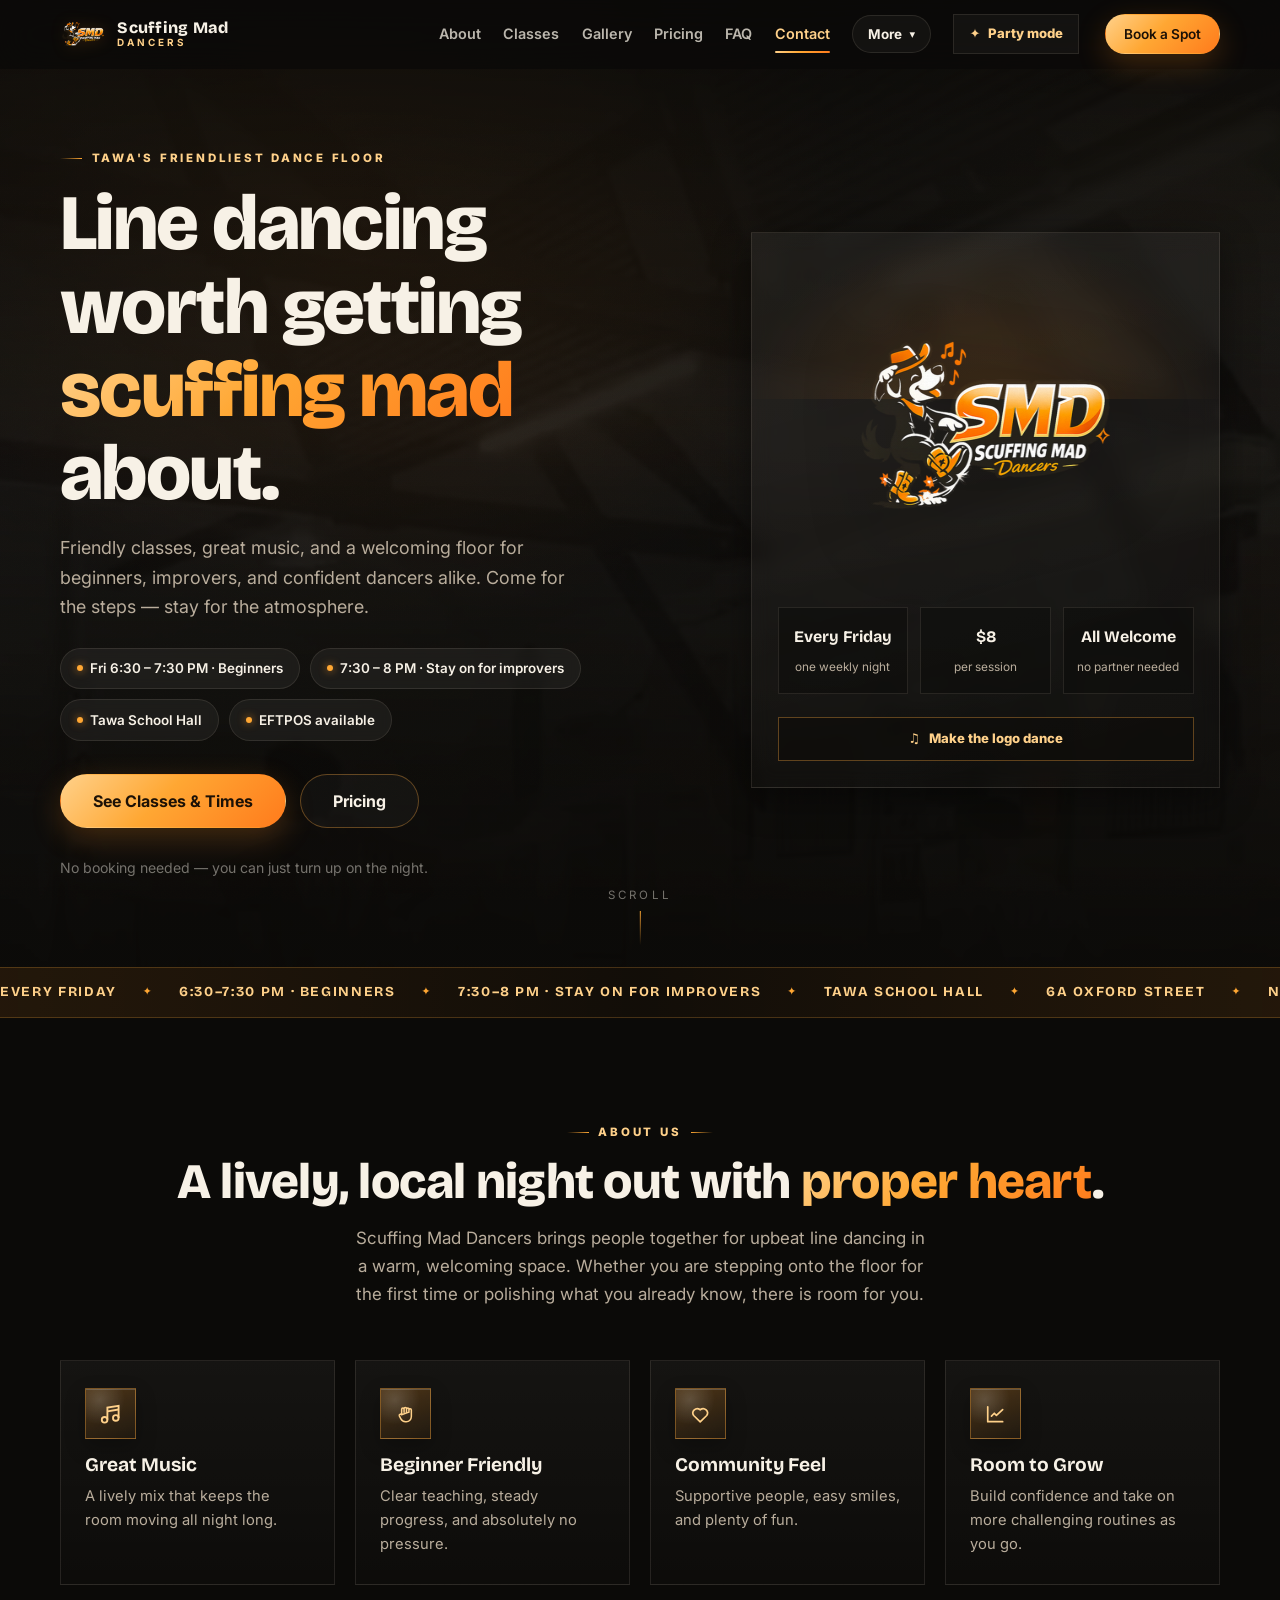
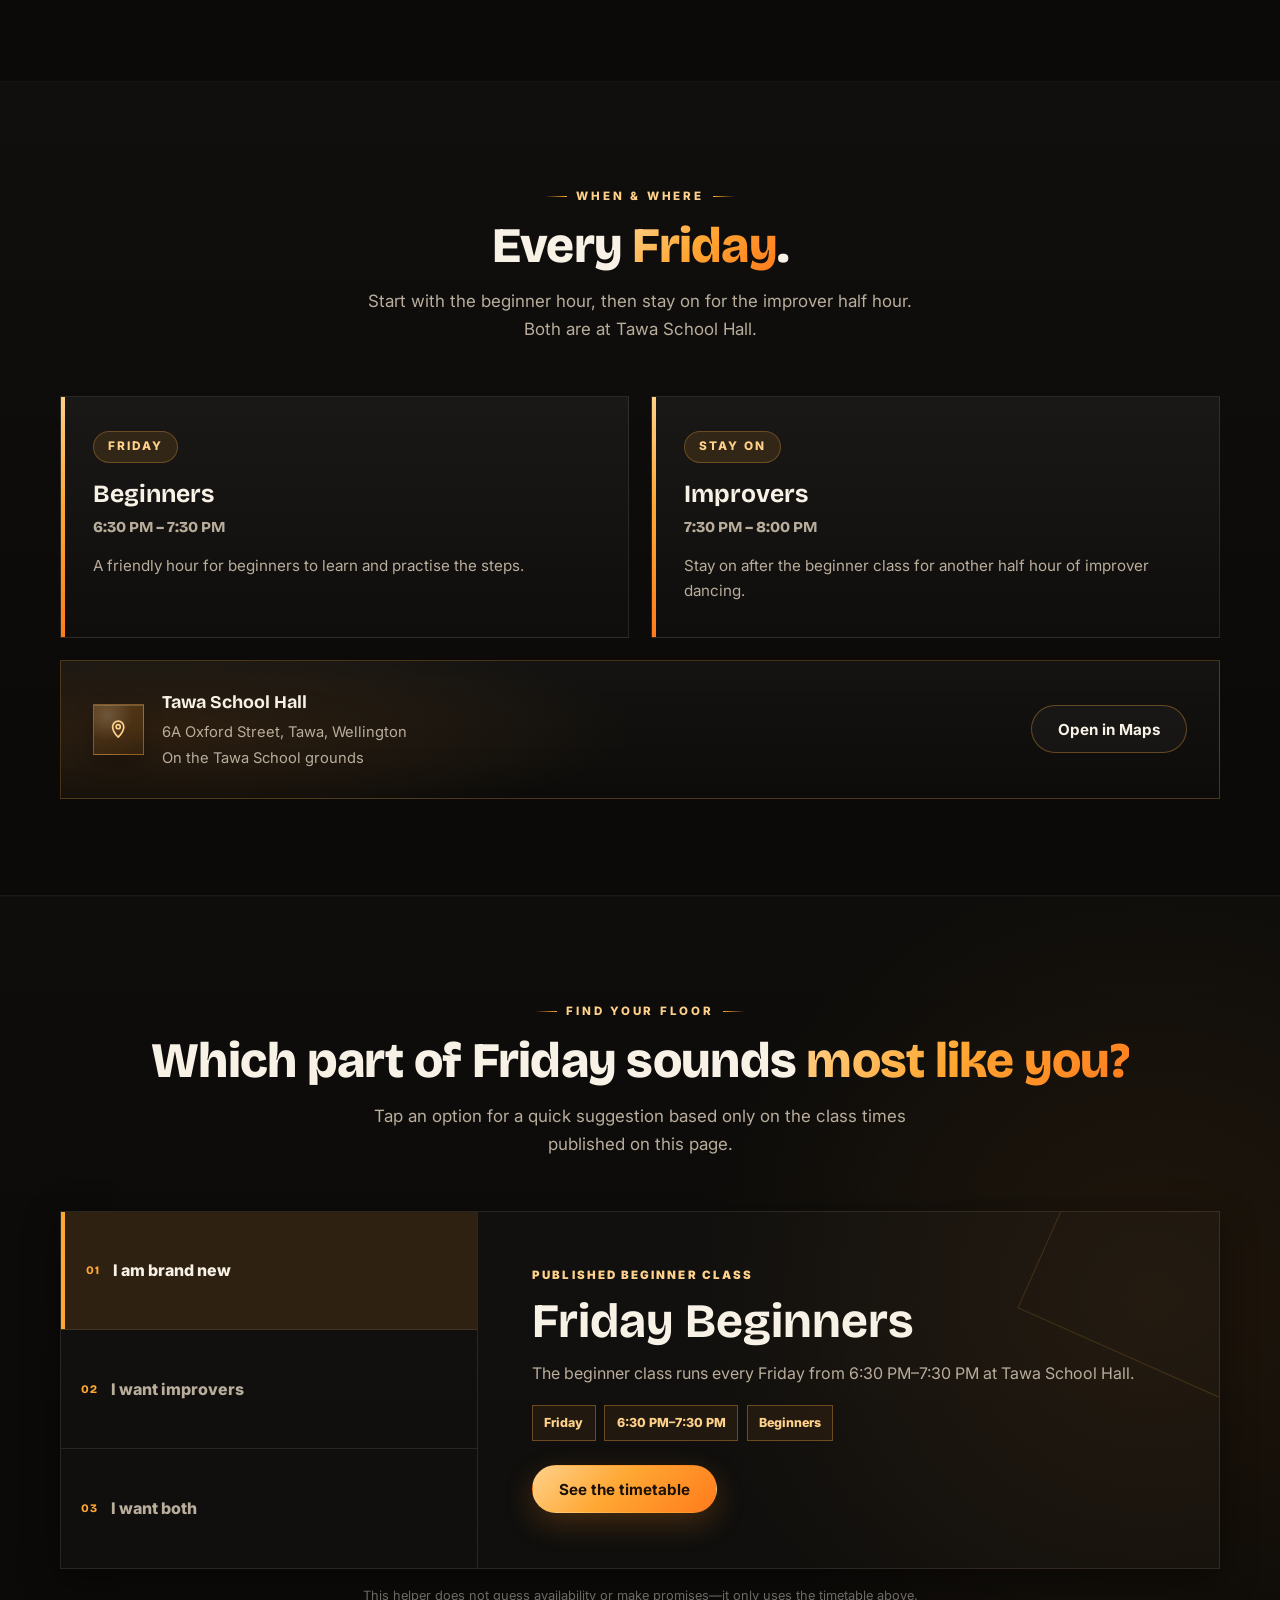
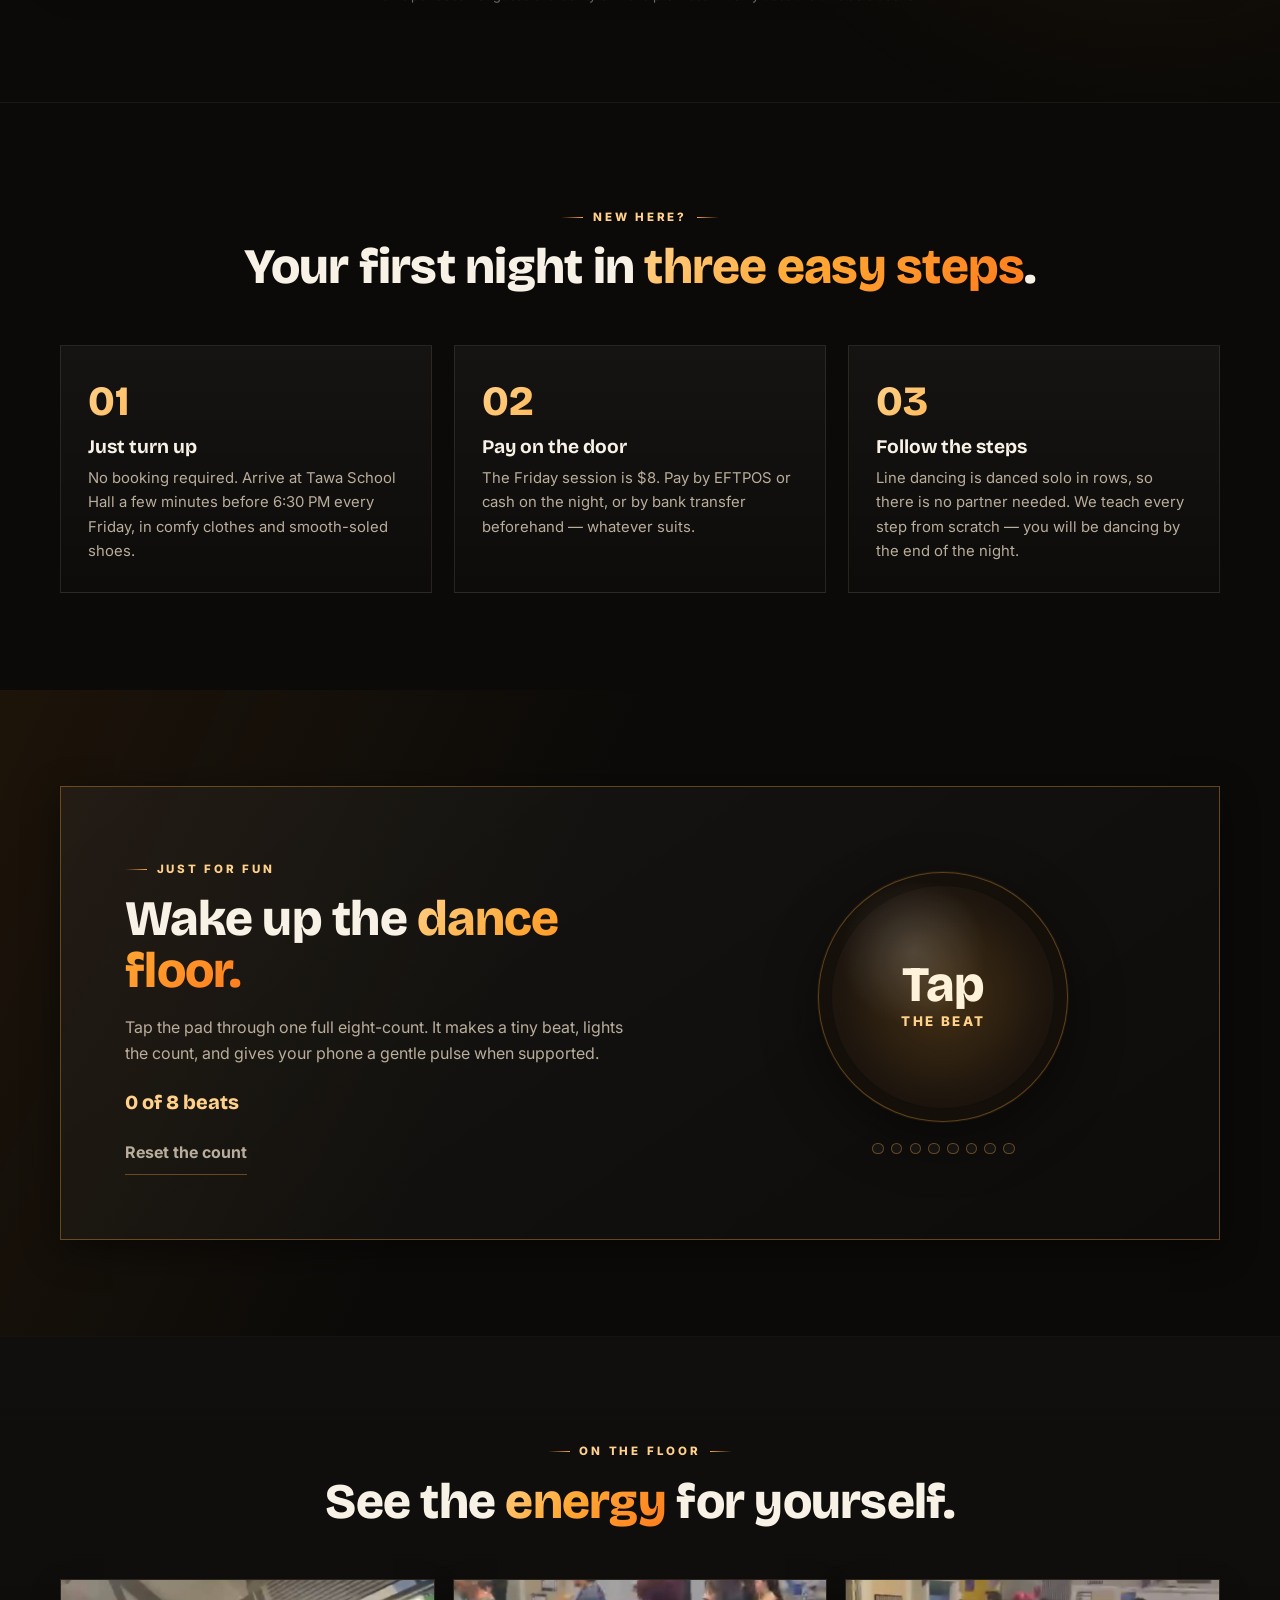
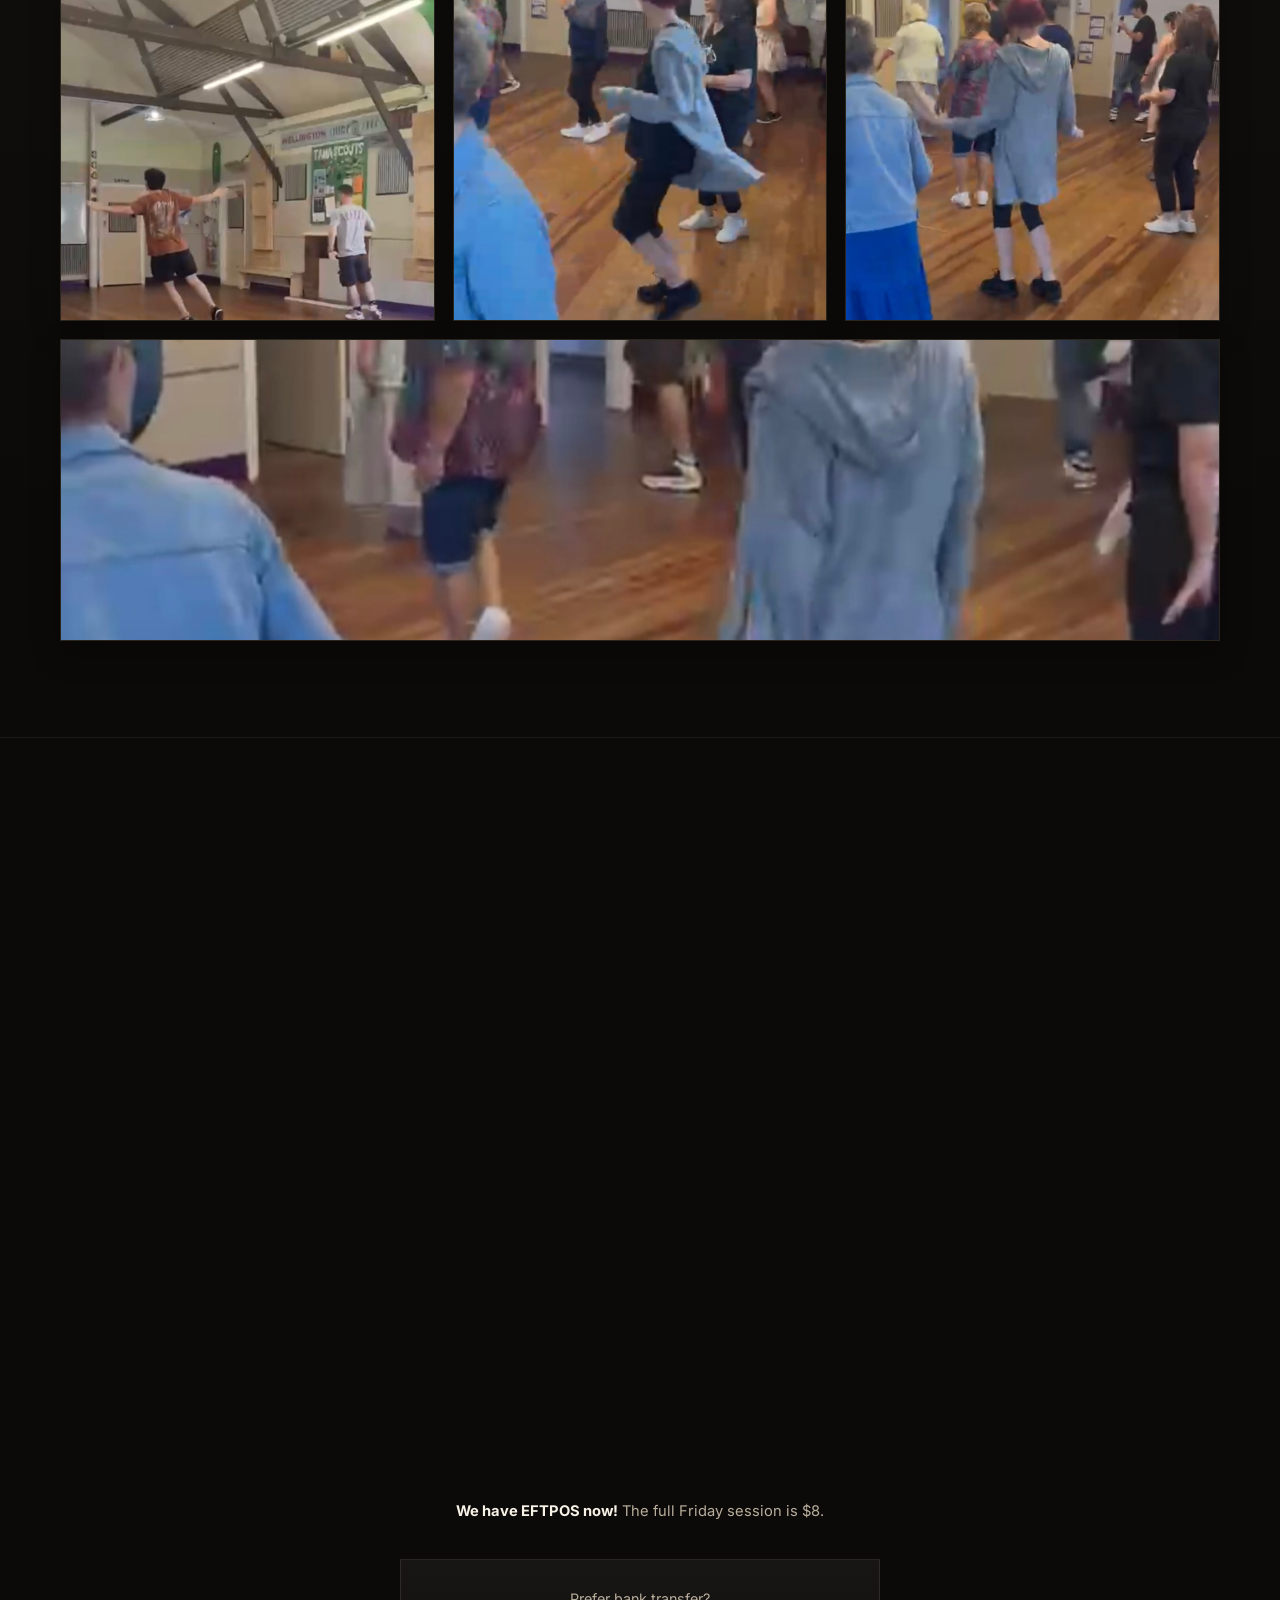
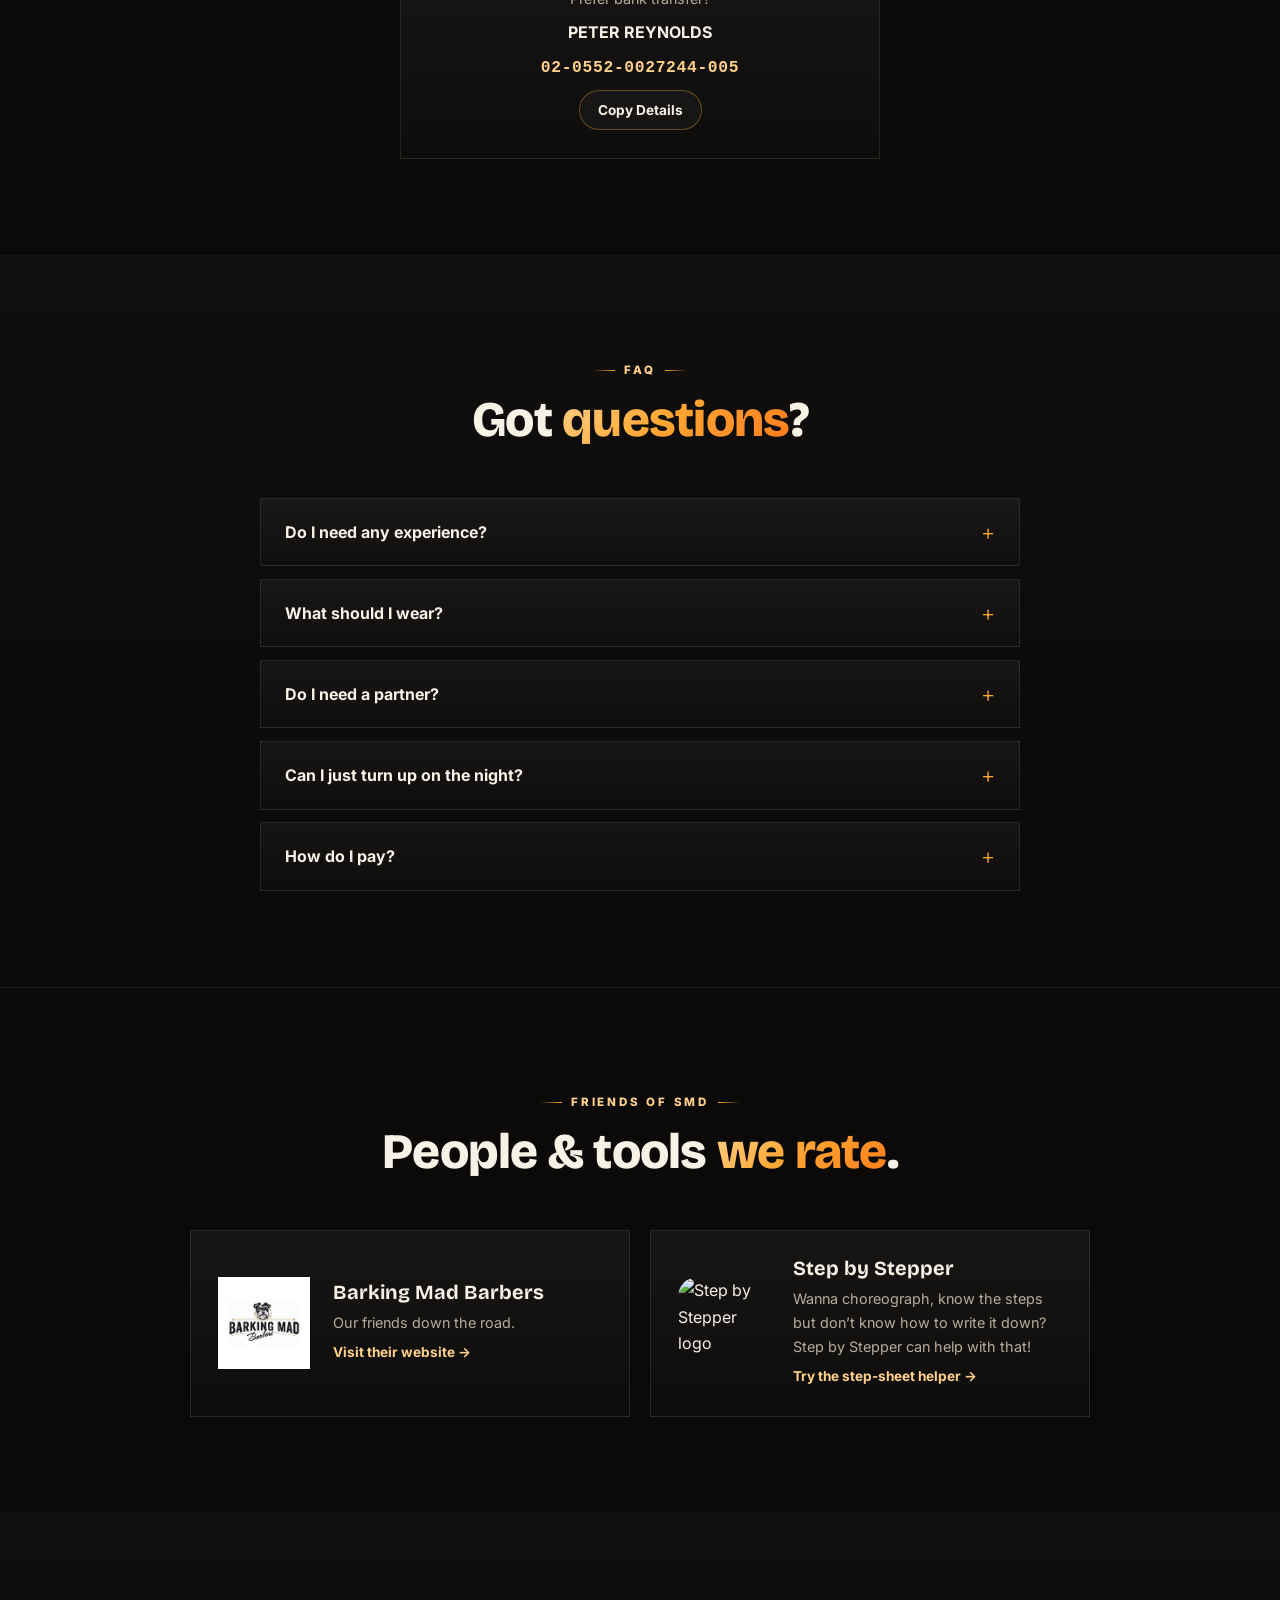
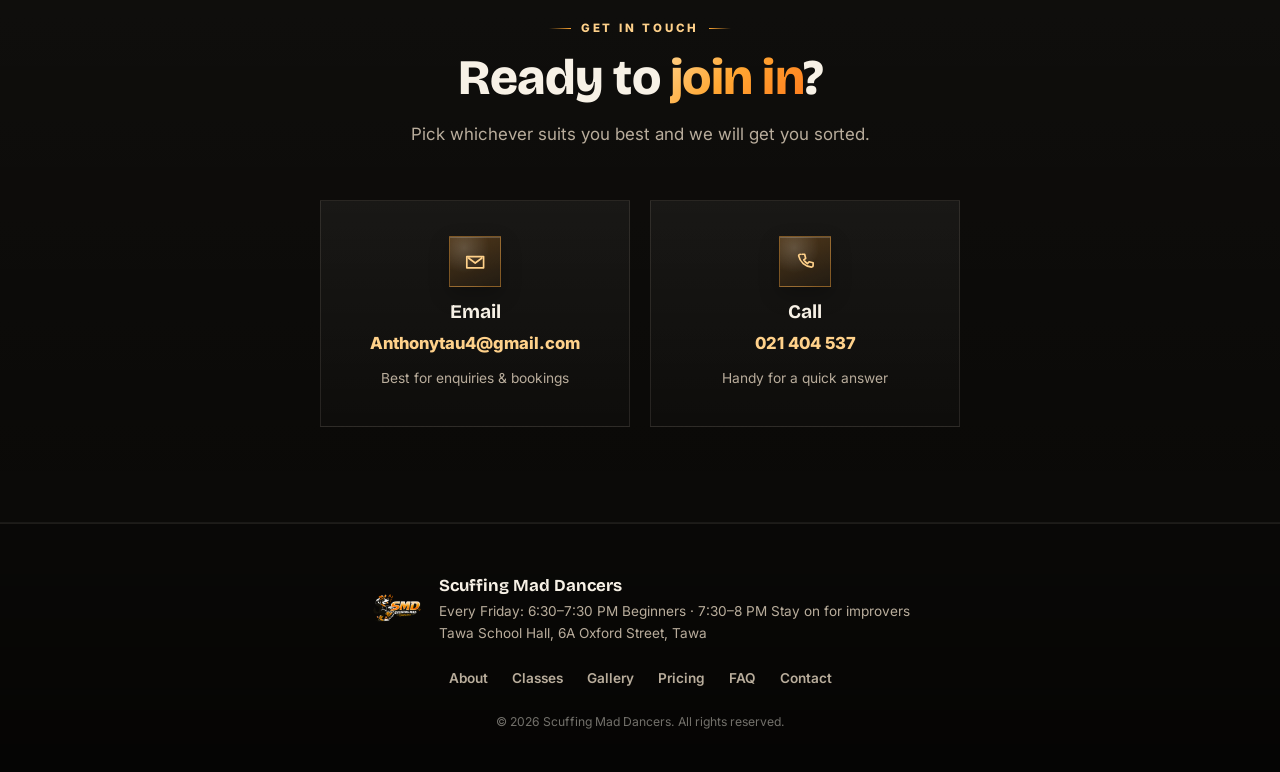
==== commit edb89dbd: "Announce EFTPOS availability" ====
--- a/index.html
+++ b/index.html
@@ -164,6 +164,7 @@
           <span class="pill">Fri 6:30 &ndash; 7:30 PM &middot; Beginners</span>
           <span class="pill">7:30 &ndash; 8 PM &middot; Stay on for improvers</span>
           <span class="pill">Tawa School Hall</span>
+          <span class="pill">EFTPOS available</span>
         </div>
 
         <div class="hero-actions">
@@ -200,7 +201,7 @@
   </section>
 
   <!-- Ticker -->
-  <div class="ticker" aria-label="Class times: every Friday, beginners 6:30 to 7:30 PM, stay on for improvers 7:30 to 8 PM, at Tawa School Hall">
+  <div class="ticker" aria-label="Class times: every Friday, beginners 6:30 to 7:30 PM, stay on for improvers 7:30 to 8 PM, at Tawa School Hall. EFTPOS is available.">
     <div class="ticker-track">
       <ul>
         <li>Every Friday</li>
@@ -210,6 +211,7 @@
         <li>6A Oxford Street</li>
         <li>No partner needed</li>
         <li>$8 a session</li>
+        <li>EFTPOS available</li>
       </ul>
       <ul aria-hidden="true">
         <li>Every Friday</li>
@@ -219,6 +221,7 @@
         <li>6A Oxford Street</li>
         <li>No partner needed</li>
         <li>$8 a session</li>
+        <li>EFTPOS available</li>
       </ul>
     </div>
   </div>
@@ -377,7 +380,7 @@
           <article class="step-card">
             <span class="step-num" aria-hidden="true">02</span>
             <h3>Pay on the door</h3>
-            <p>The Friday session is $8. Pay cash on the night or by bank transfer beforehand &mdash; whatever suits.</p>
+            <p>The Friday session is $8. Pay by EFTPOS or cash on the night, or by bank transfer beforehand &mdash; whatever suits.</p>
           </article>
           <article class="step-card">
             <span class="step-num" aria-hidden="true">03</span>
@@ -444,7 +447,7 @@
         <div class="section-header center" data-reveal>
           <p class="eyebrow">Pricing</p>
           <h2>One simple <span class="accent">price</span>.</h2>
-          <p class="section-sub">Pay by bank transfer or on the night &mdash; whatever suits you.</p>
+          <p class="section-sub">Pay by EFTPOS or cash on the night, or by bank transfer beforehand.</p>
         </div>
 
         <div class="pricing-grid" data-reveal data-reveal-stagger>
@@ -458,12 +461,13 @@
               <li>7:30&ndash;8:00 PM &mdash; Stay on for improvers</li>
               <li>Tawa School Hall</li>
               <li>One simple $8 price</li>
+              <li>EFTPOS available</li>
             </ul>
             <button class="btn btn-primary book-btn" data-package="Friday Session" data-price="8.00">Book / Enquire</button>
           </article>
         </div>
 
-        <p class="pricing-note center" data-reveal>The full Friday session is <strong>$8</strong>.</p>
+        <p class="pricing-note center" data-reveal><strong>We have EFTPOS now!</strong> The full Friday session is $8.</p>
 
         <div class="bank-box" data-reveal>
           <p class="bank-label">Prefer bank transfer?</p>
@@ -500,7 +504,7 @@
           </details>
           <details class="faq-item">
             <summary>How do I pay?</summary>
-            <p>You can pay cash on the night or by bank transfer beforehand. See the pricing section for bank details.</p>
+            <p>You can pay by EFTPOS or cash on the night, or by bank transfer beforehand. See the pricing section for bank details.</p>
           </details>
         </div>
       </div>
@@ -616,7 +620,7 @@
       </label>
 
       <div class="modal-bank">
-        <p>Payment can be made by bank transfer or on the night.</p>
+        <p>Pay by EFTPOS or cash on the night, or by bank transfer beforehand.</p>
         <strong>PETER REYNOLDS</strong>
         <code>02-0552-0027244-005</code>
       </div>
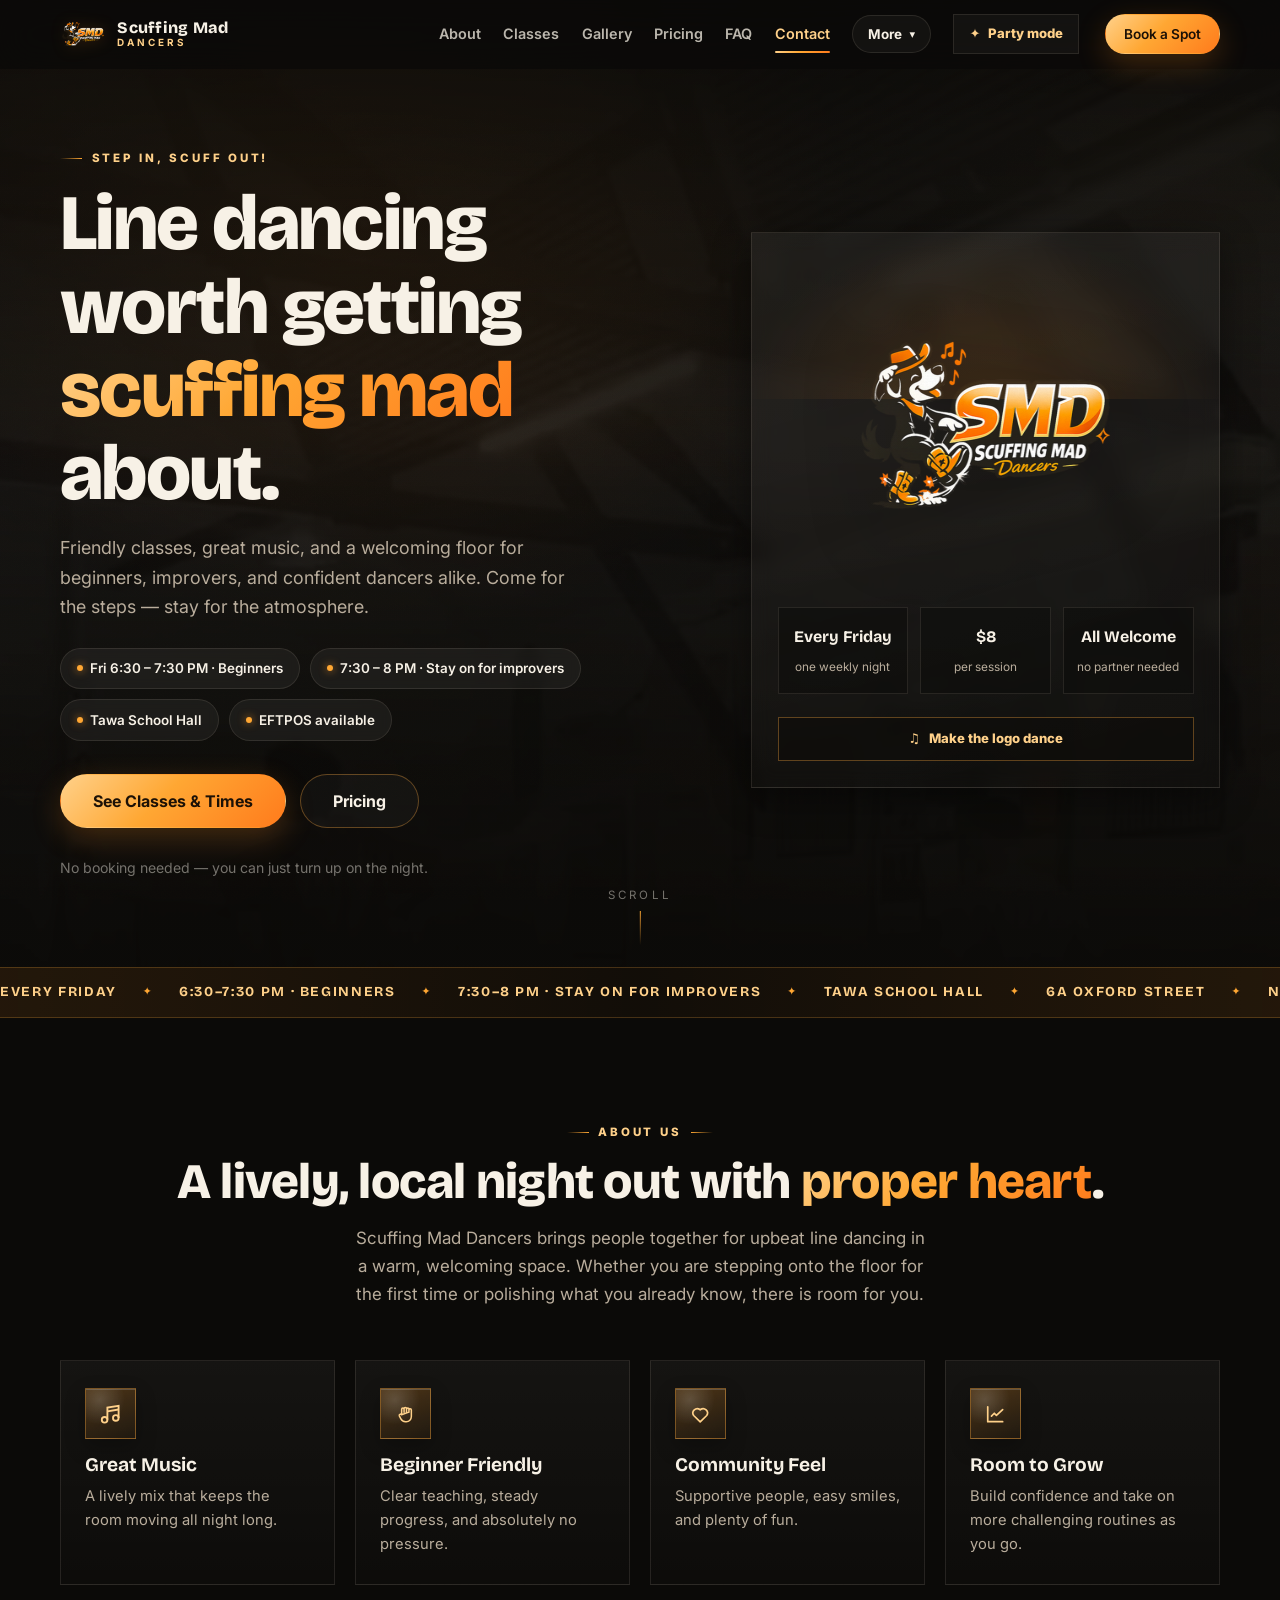
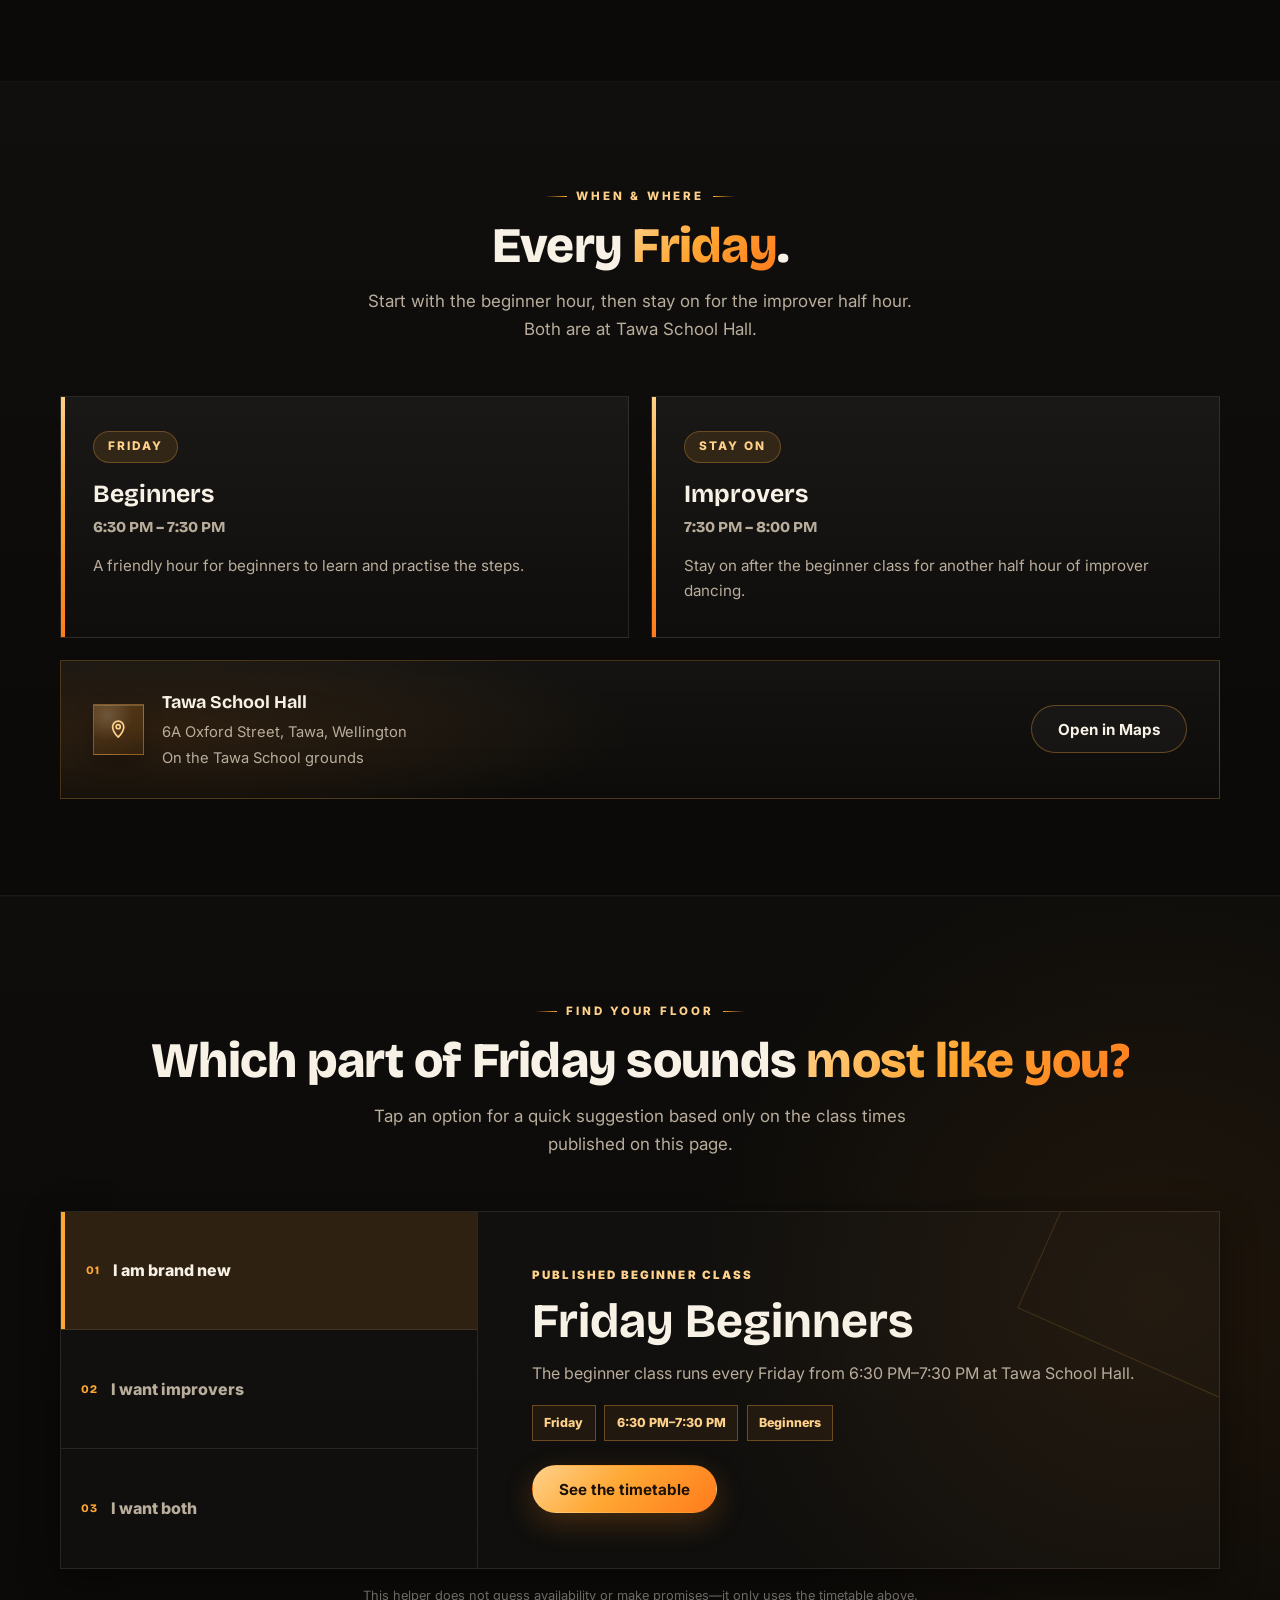
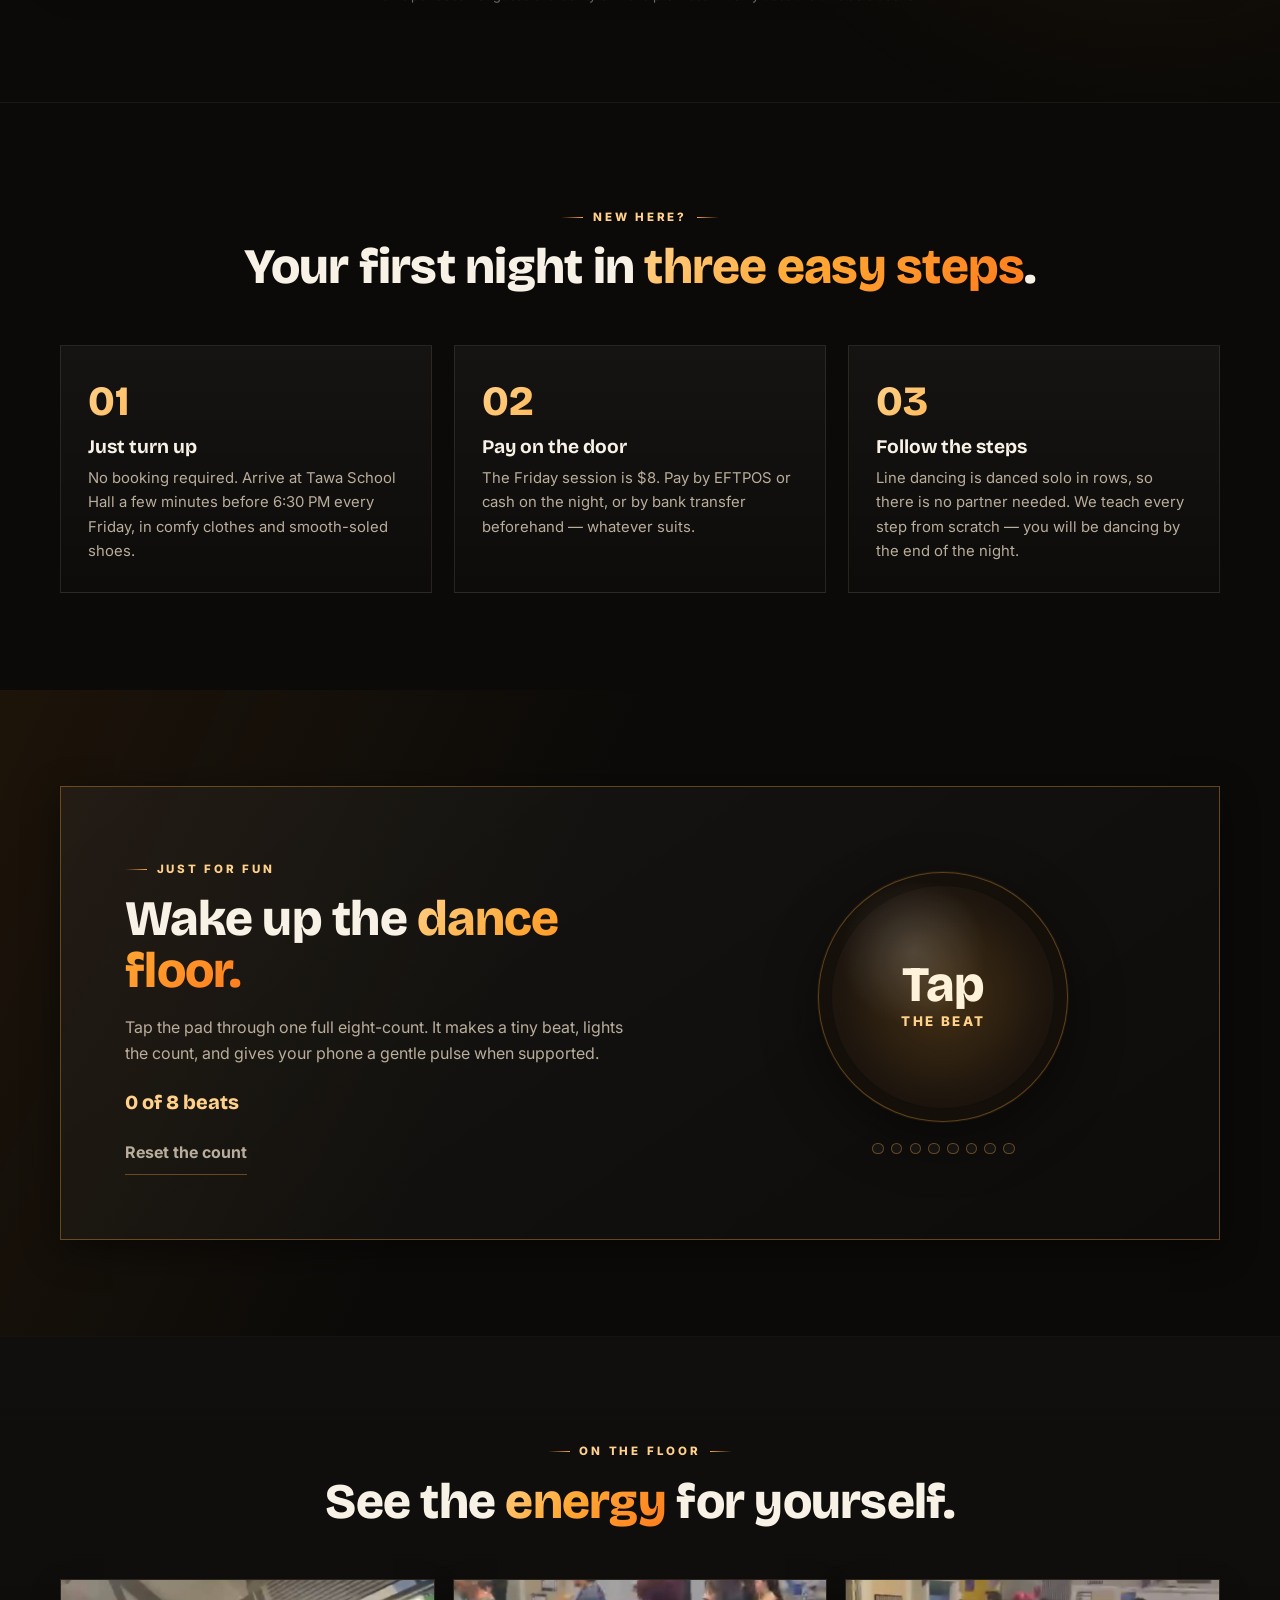
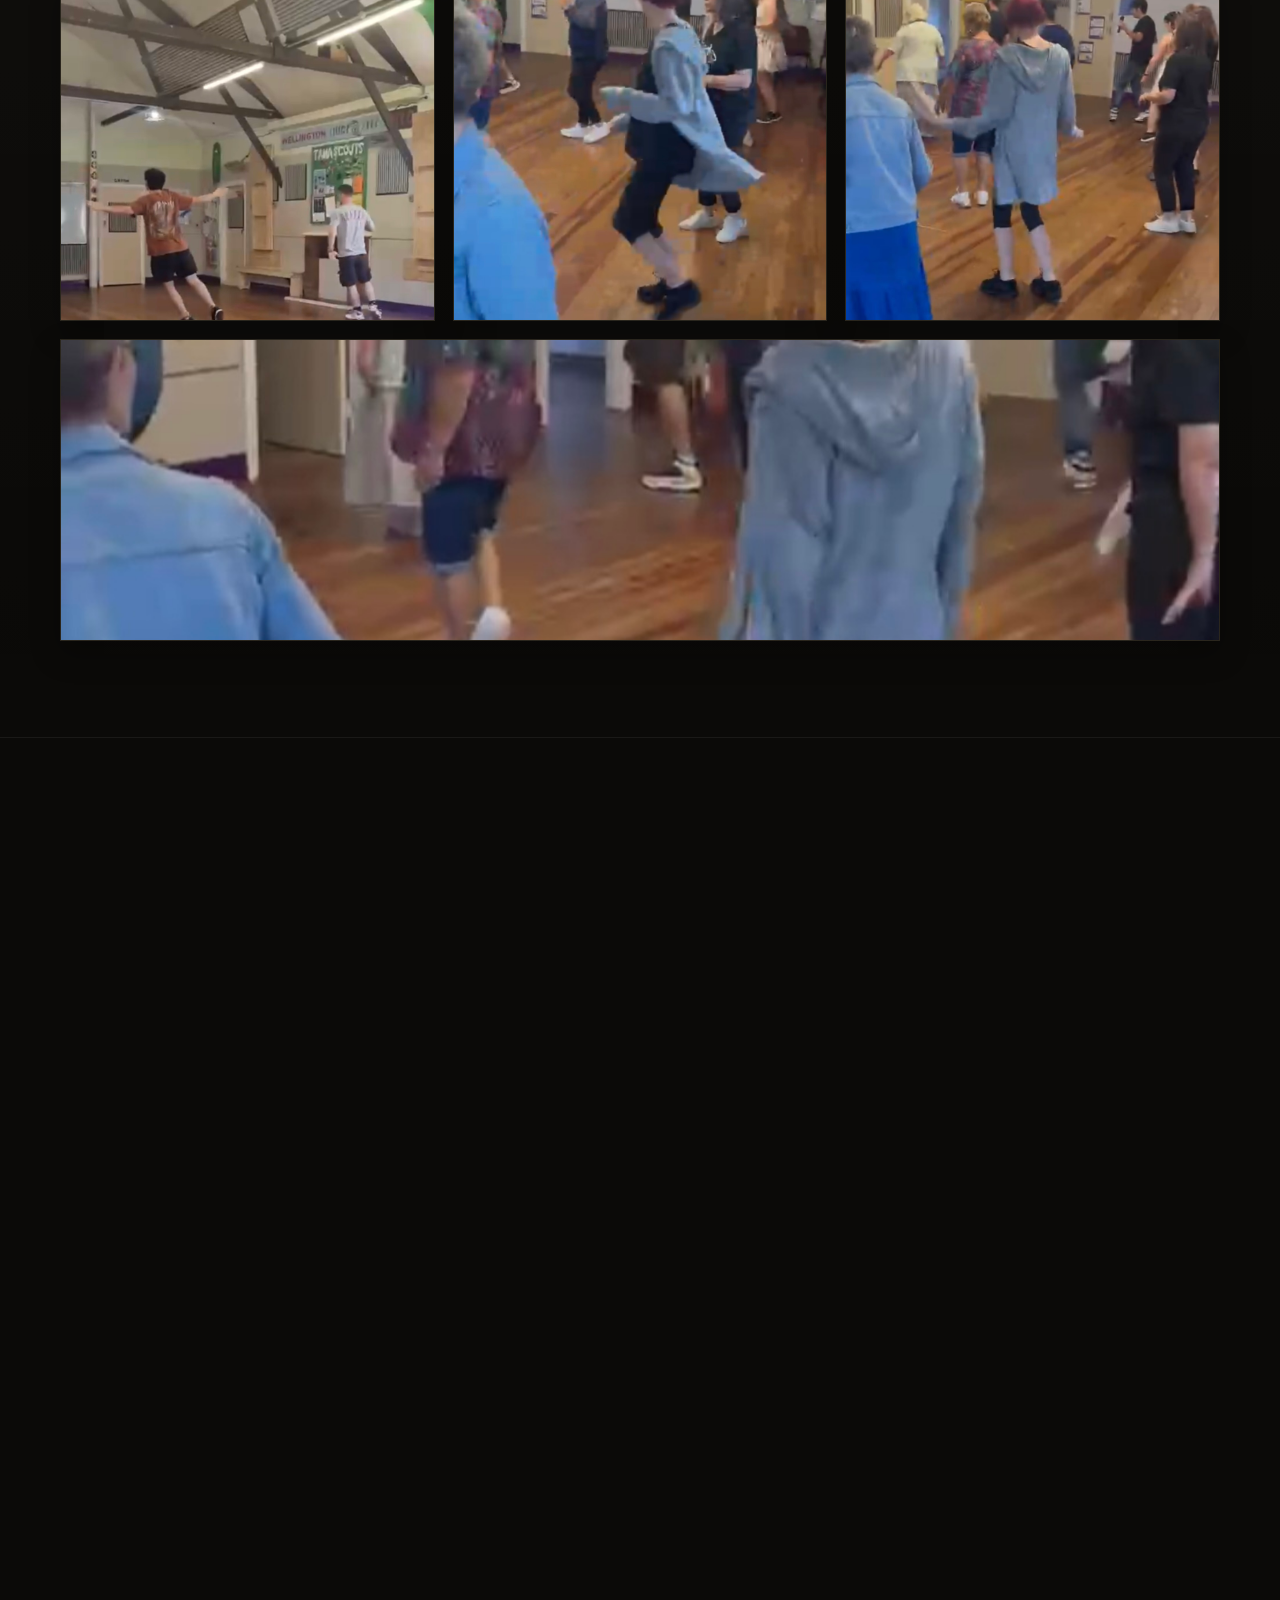
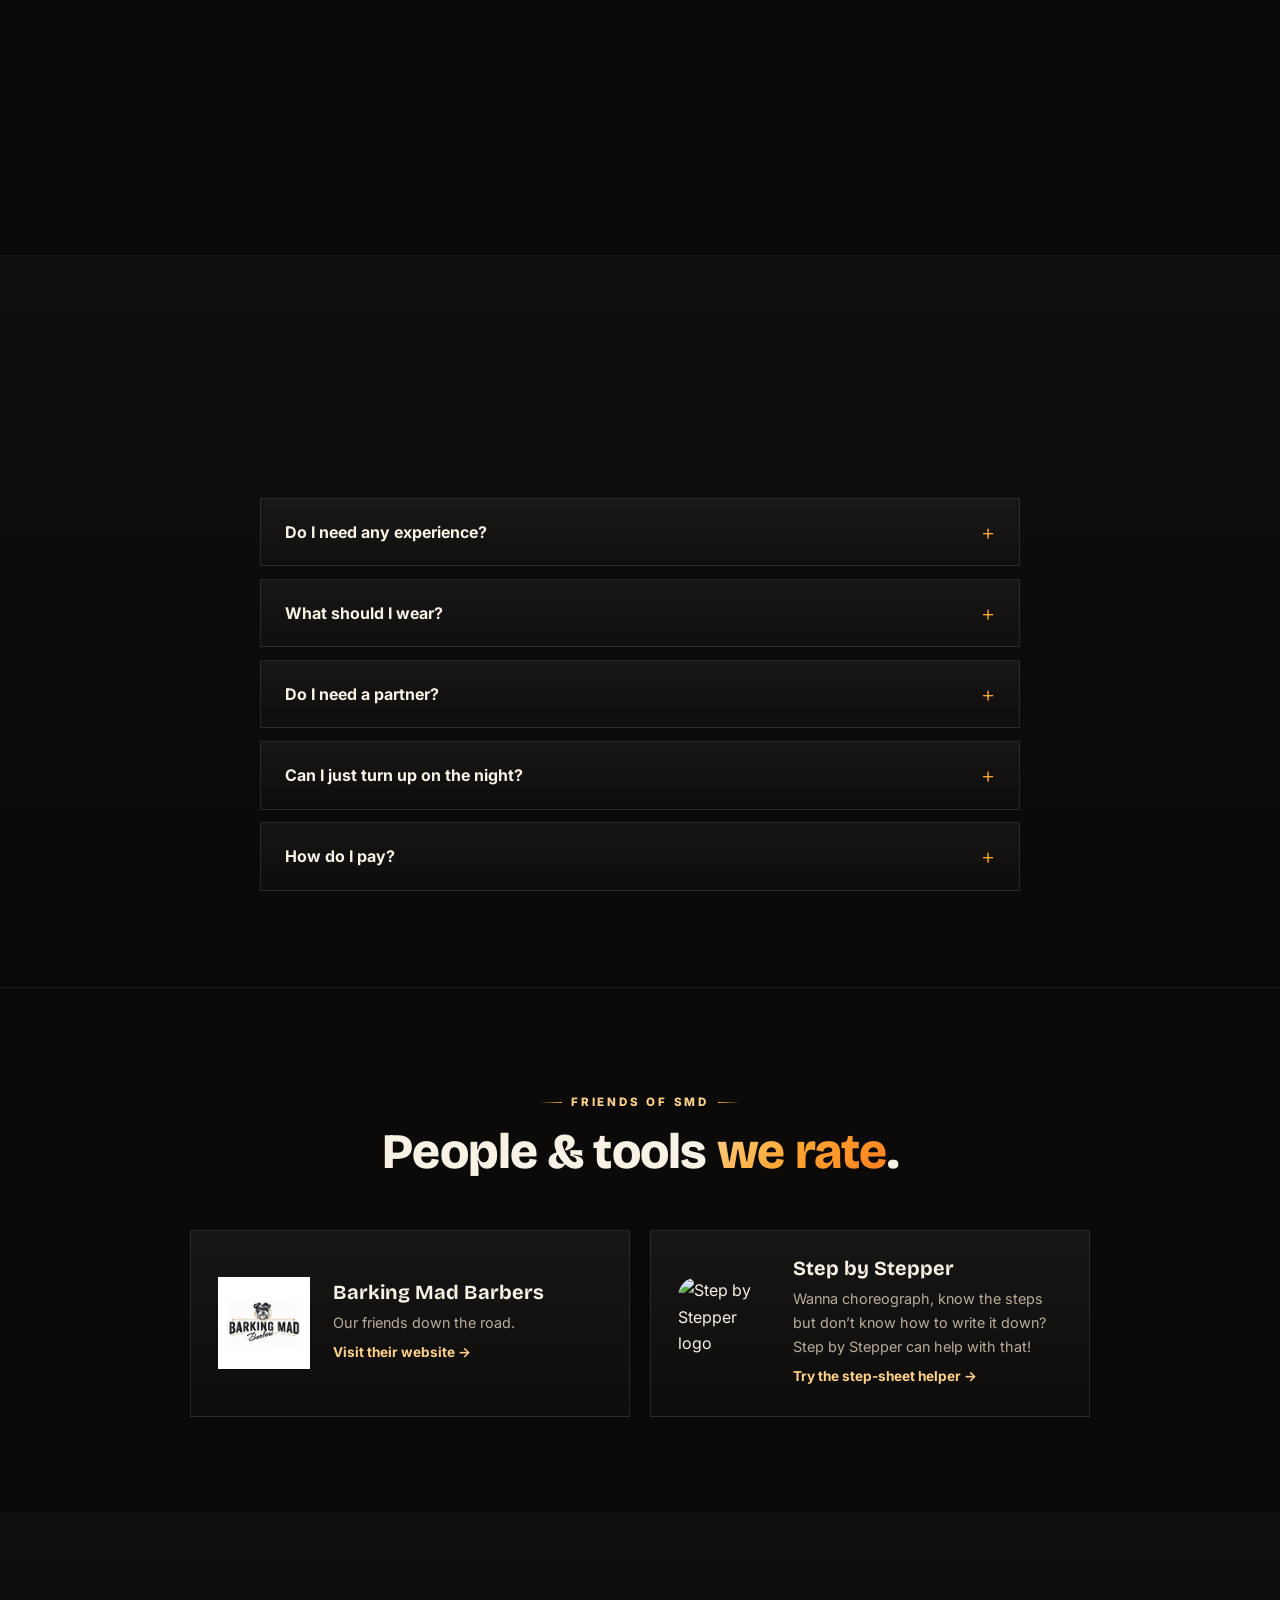
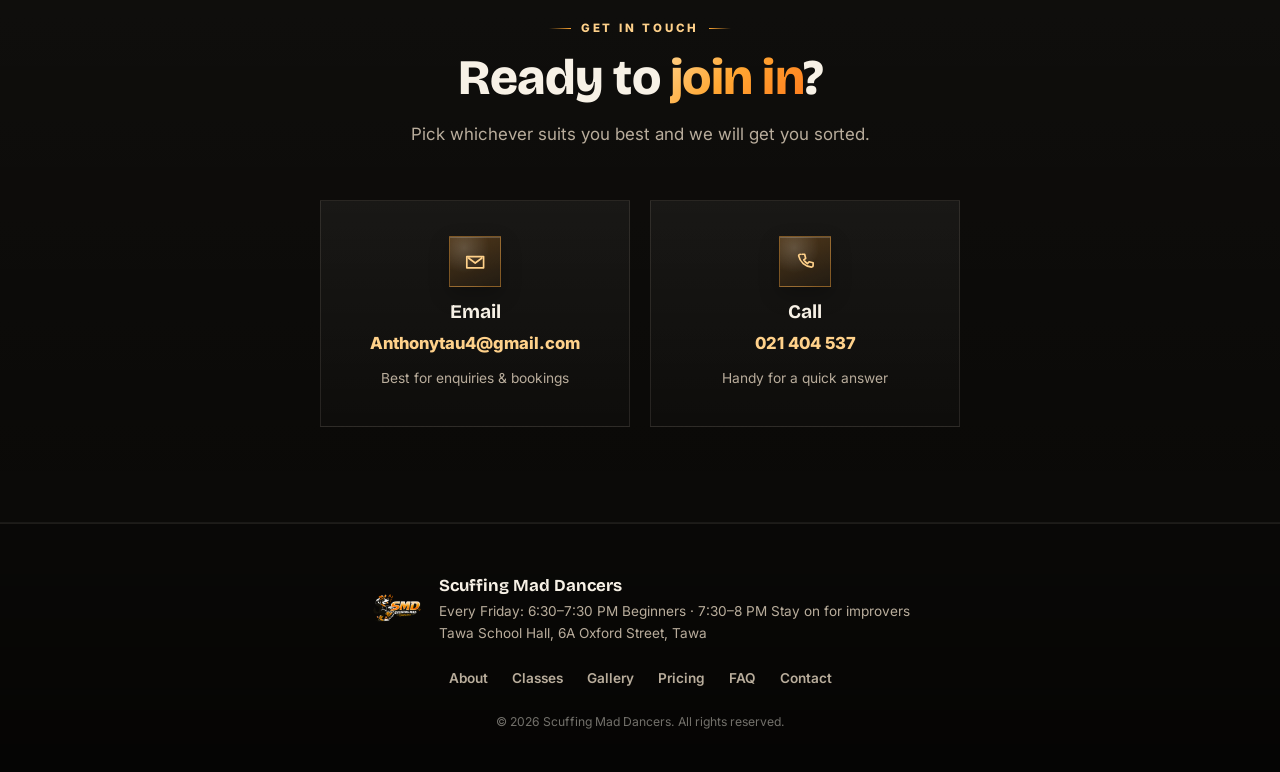
==== commit dc192b17: "Add Scuffing Mad Dancers motto" ====
--- a/index.html
+++ b/index.html
@@ -156,7 +156,7 @@
 
     <div class="hero-content container">
       <div class="hero-copy" data-reveal>
-        <p class="eyebrow">Tawa's friendliest dance floor</p>
+        <p class="eyebrow">Step in, Scuff out!</p>
         <h1>Line dancing worth getting <span class="accent">scuffing mad</span> about.</h1>
         <p class="hero-lead">Friendly classes, great music, and a welcoming floor for beginners, improvers, and confident dancers alike. Come for the steps &mdash; stay for the atmosphere.</p>
 
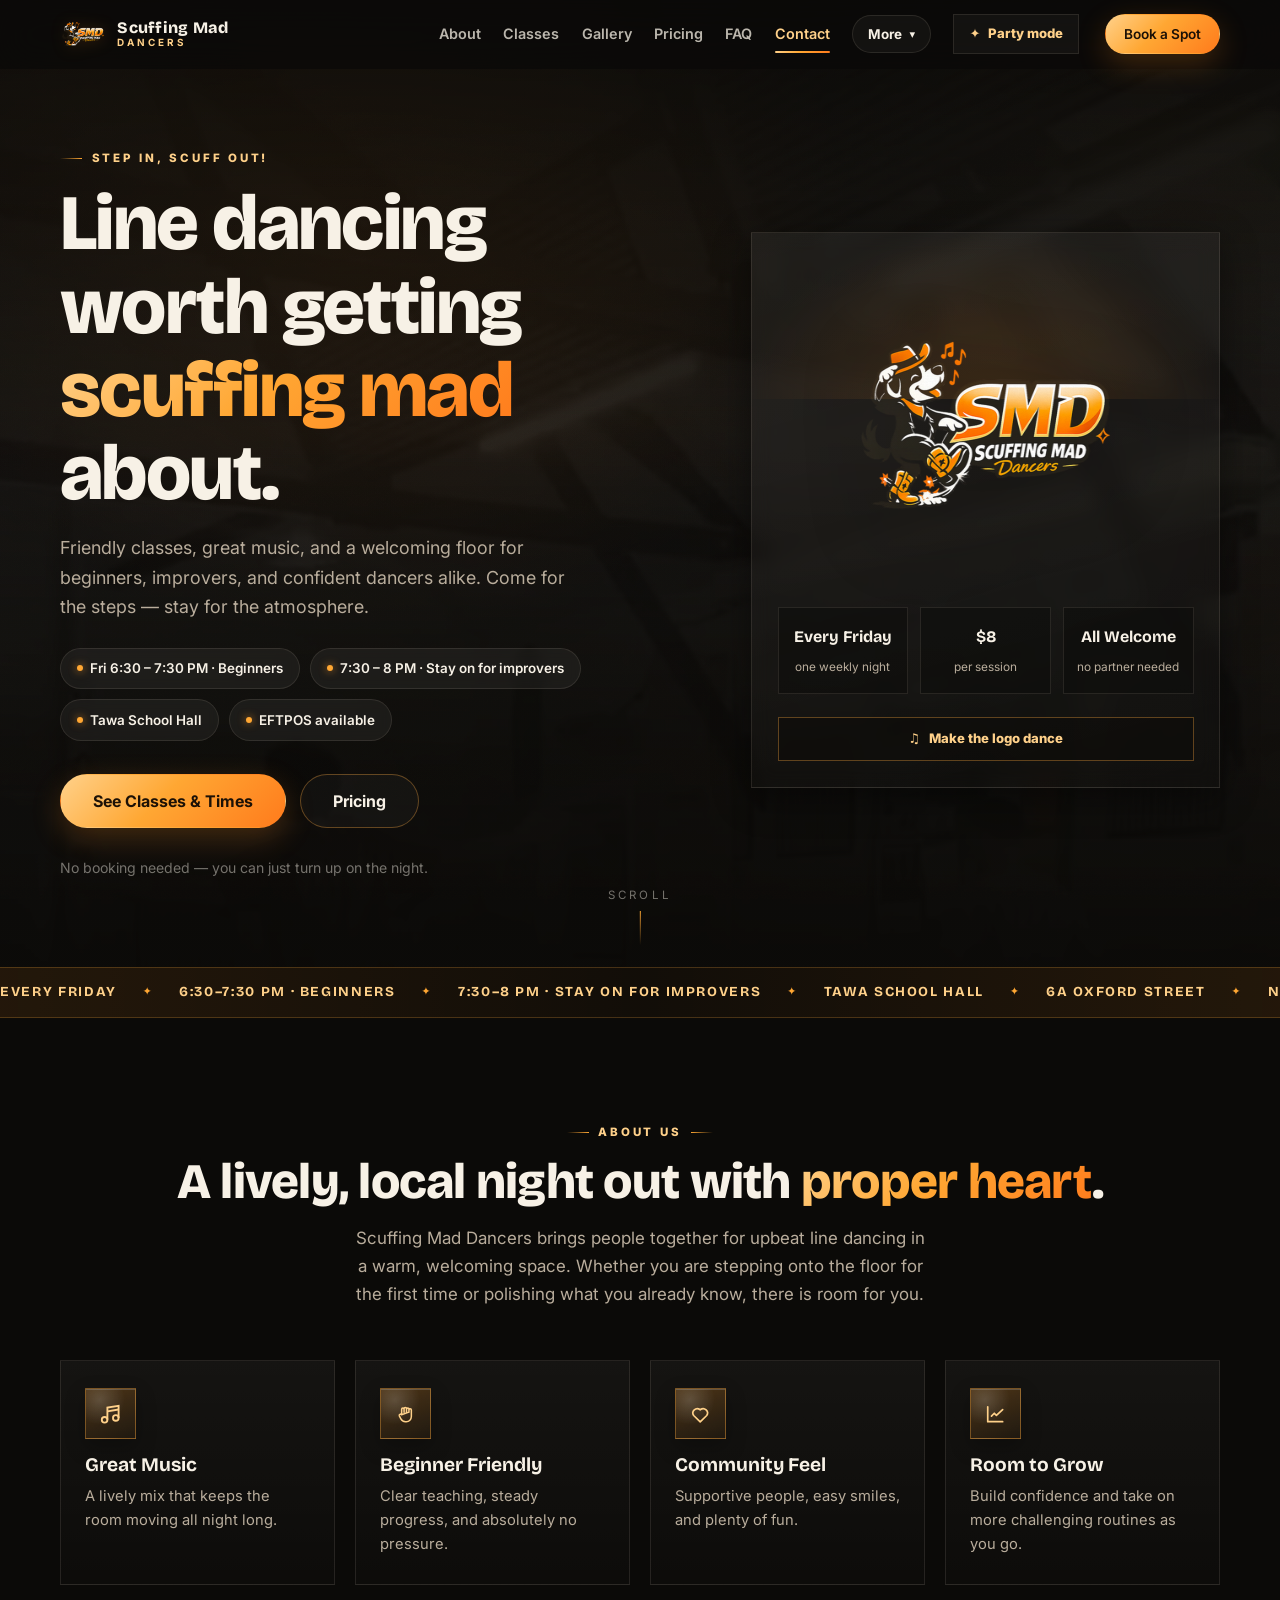
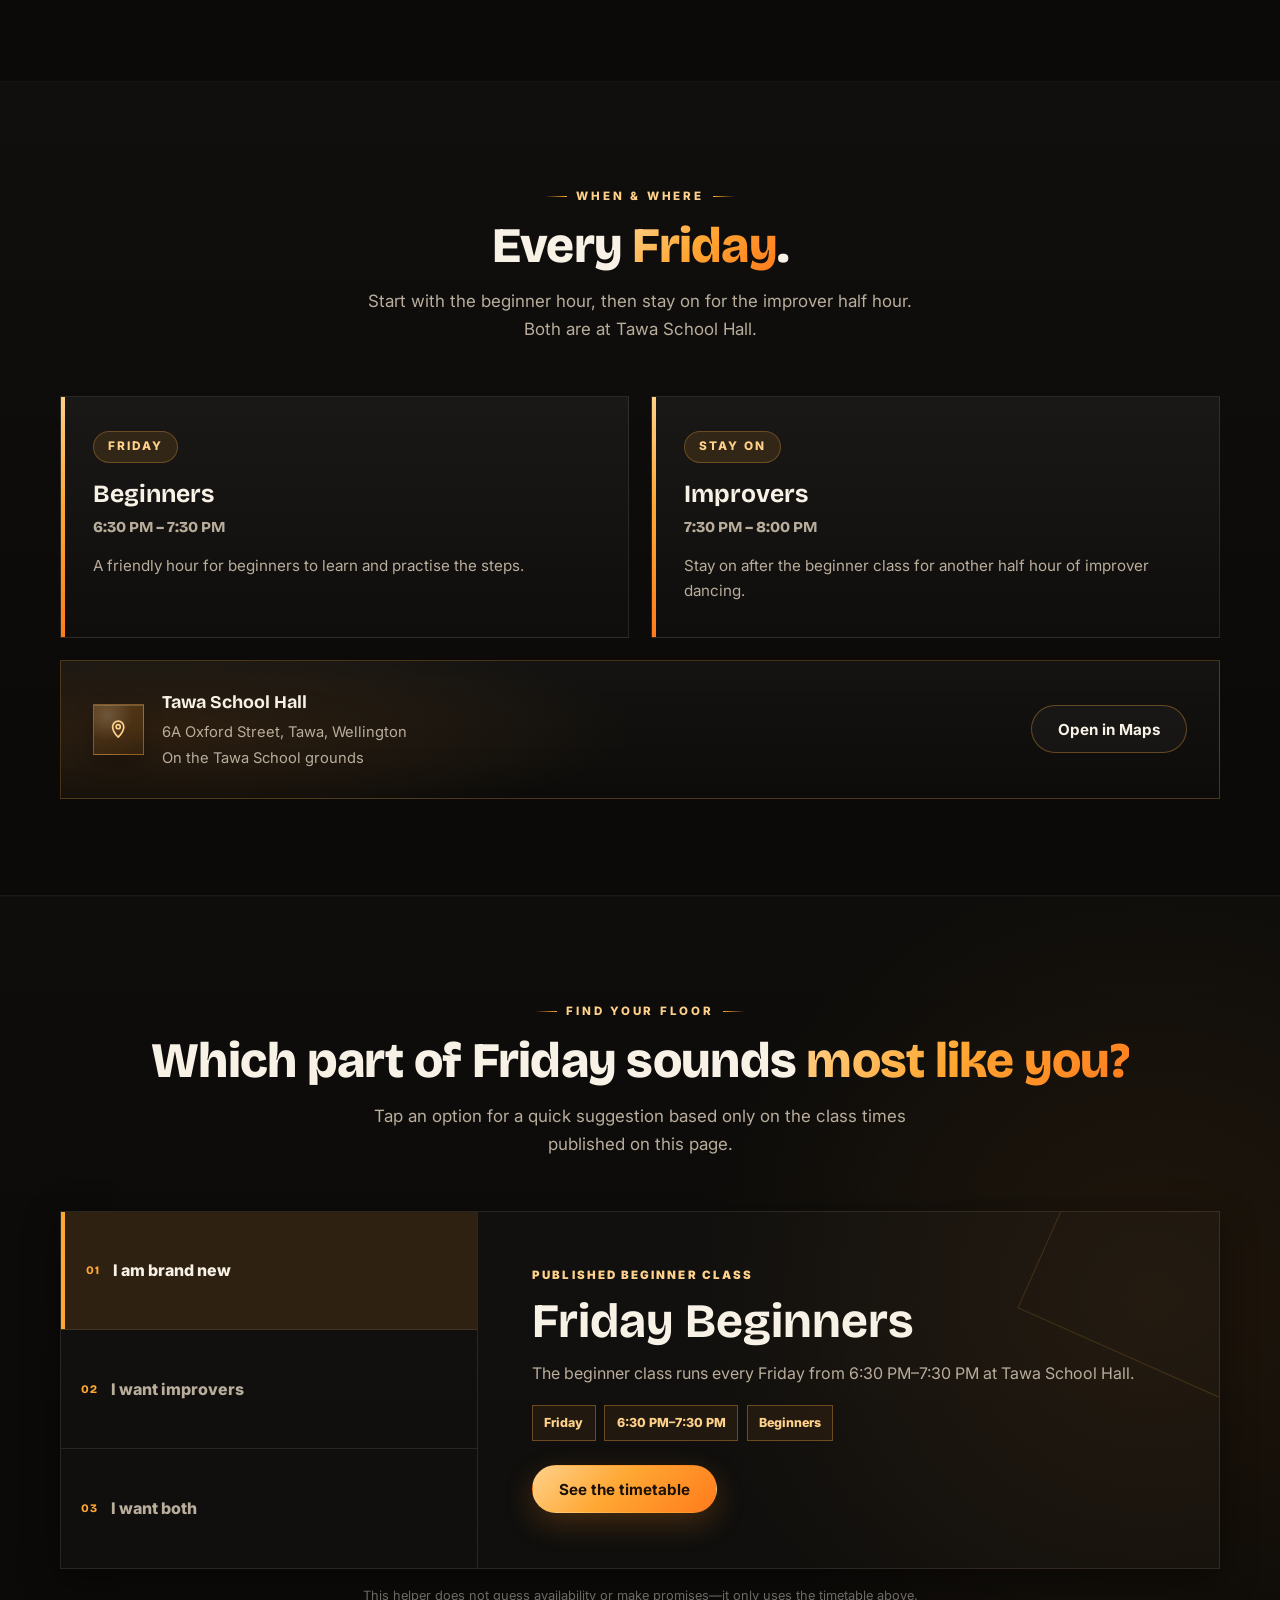
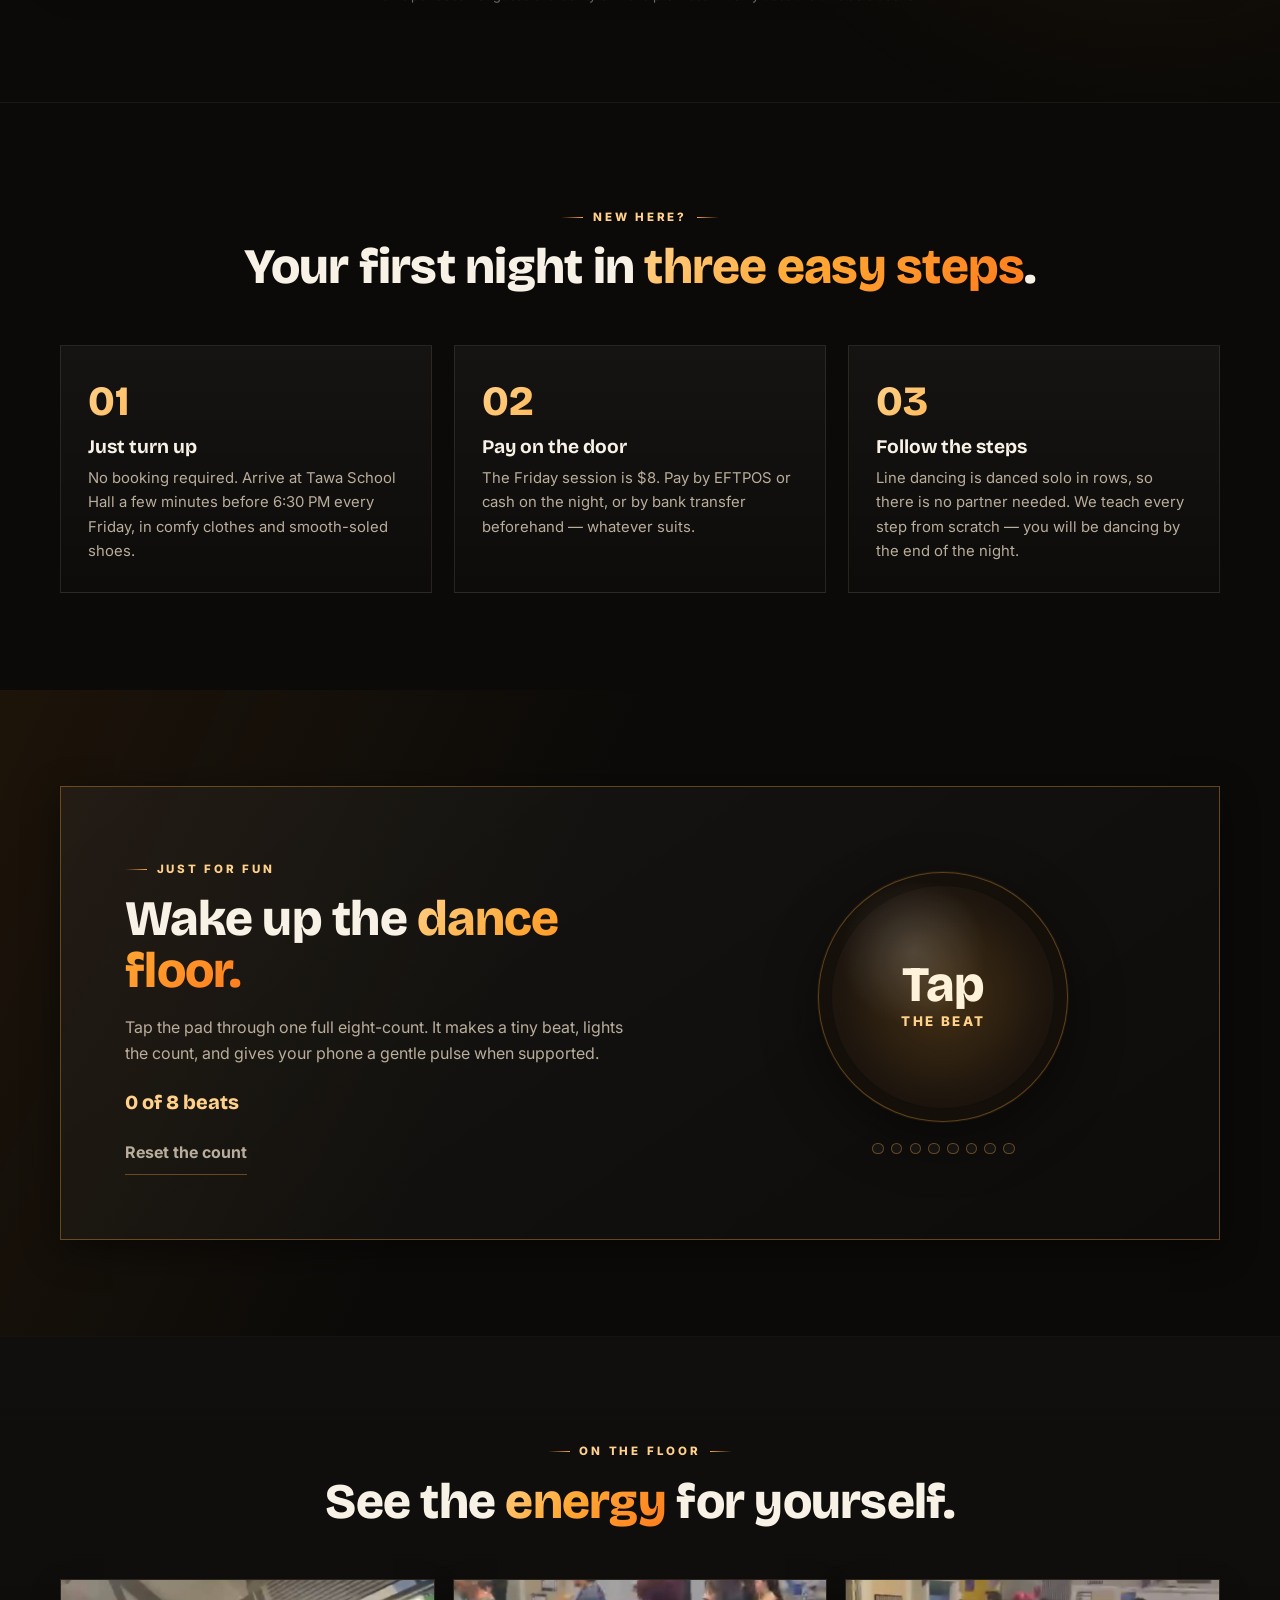
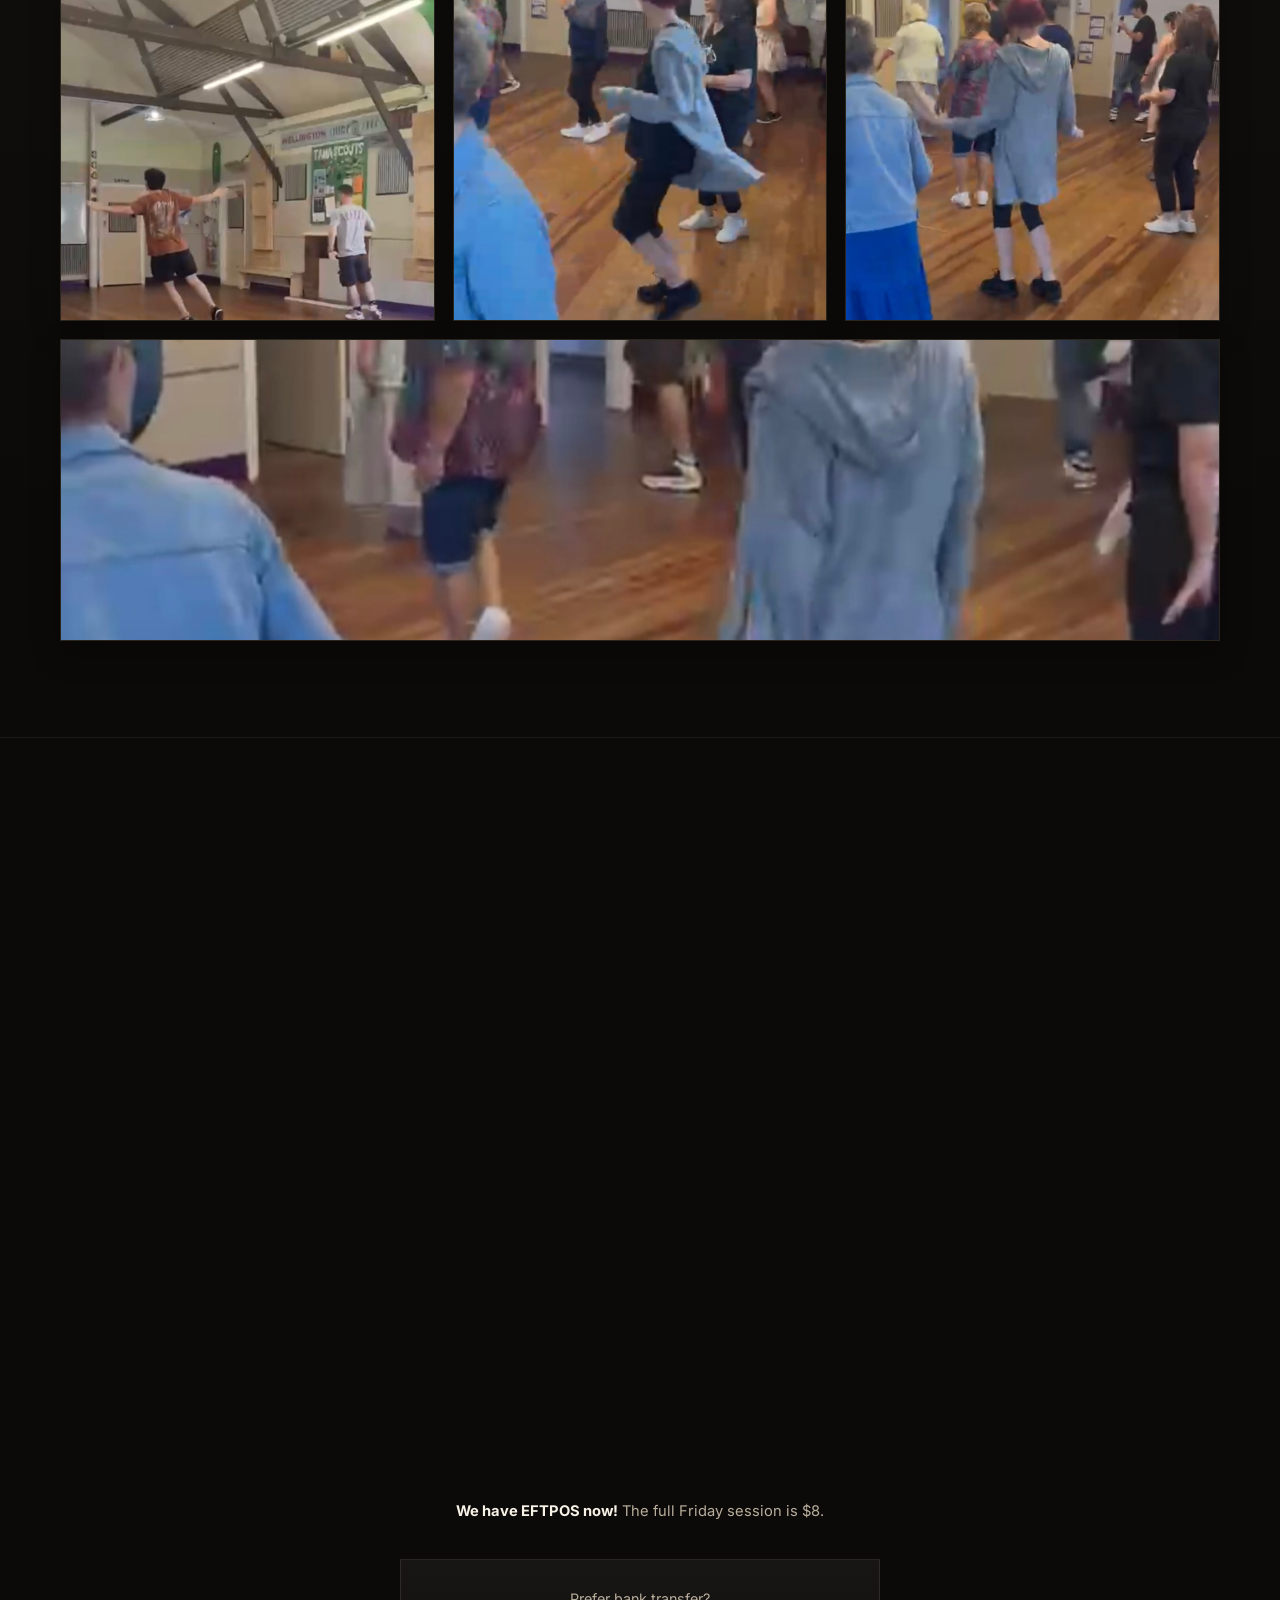
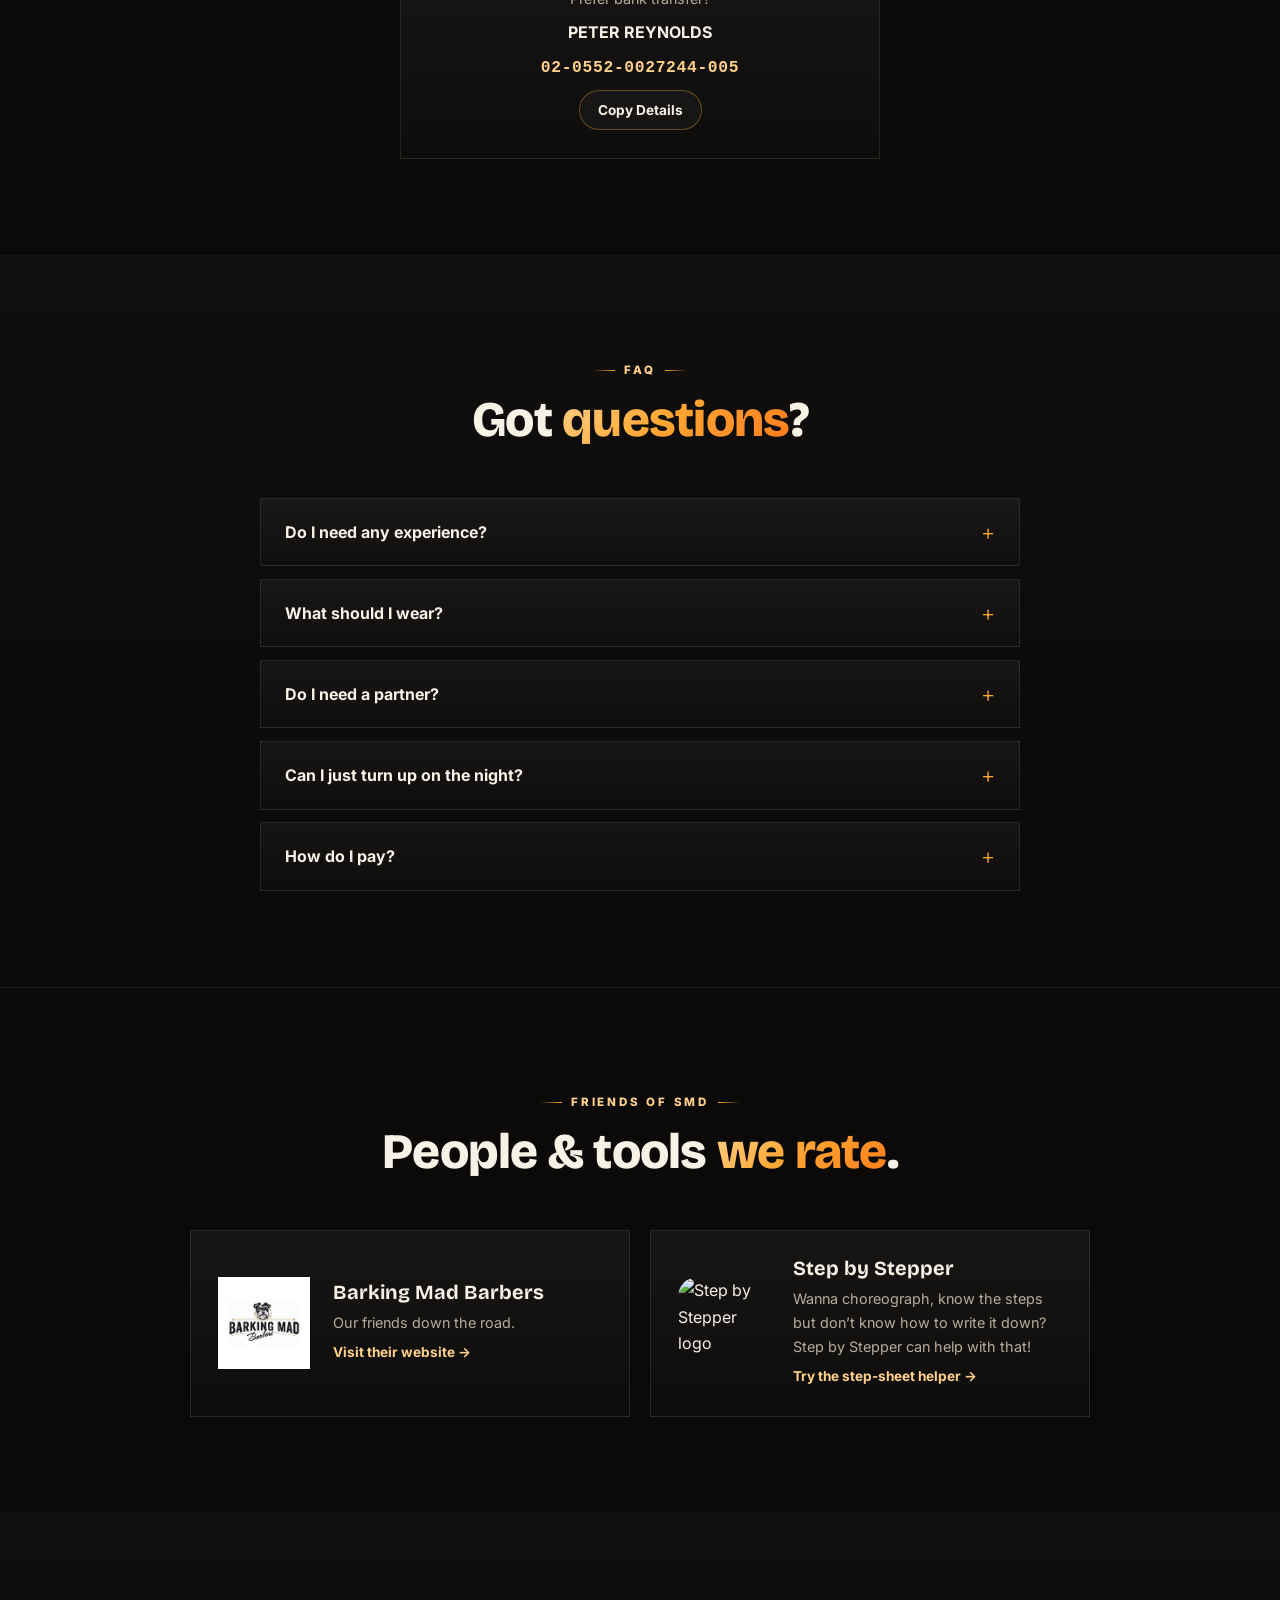
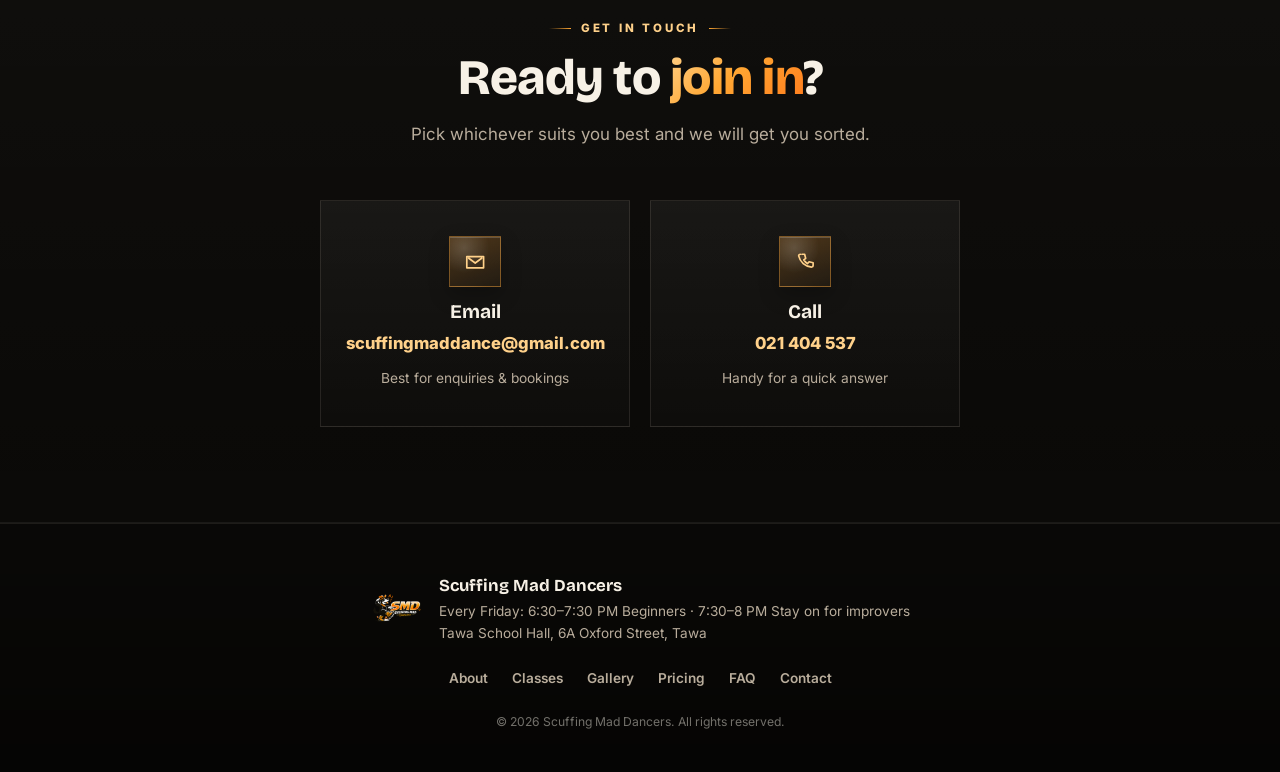
==== commit b86b936c: "Update Scuffing Mad Dancers contact email" ====
--- a/index.html
+++ b/index.html
@@ -45,7 +45,7 @@
         "url": "https://scuffingmaddancers.nz/",
         "logo": "https://scuffingmaddancers.nz/android-chrome-512x512.png",
         "image": "https://scuffingmaddancers.nz/android-chrome-512x512.png",
-        "email": "Anthonytau4@gmail.com",
+        "email": "scuffingmaddance@gmail.com",
         "telephone": "+64-21-404-537",
         "priceRange": "$8 NZD",
         "address": {
@@ -551,14 +551,14 @@
           <p class="section-sub">Pick whichever suits you best and we will get you sorted.</p>
         </div>
         <div class="contact-grid" data-reveal data-reveal-stagger>
-          <a class="contact-card" href="mailto:Anthonytau4@gmail.com">
+          <a class="contact-card" href="mailto:scuffingmaddance@gmail.com">
             <div class="contact-icon squircle-icon" aria-hidden="true">
               <svg viewBox="0 0 24 24" fill="none" aria-hidden="true">
                 <path d="M3 6h18v12H3zm2.1 1.8L12 12.9l6.9-5.1" stroke="currentColor" stroke-width="1.8" stroke-linecap="round" stroke-linejoin="round"/>
               </svg>
             </div>
             <h3>Email</h3>
-            <p class="contact-value">Anthonytau4@gmail.com</p>
+            <p class="contact-value">scuffingmaddance@gmail.com</p>
             <span>Best for enquiries &amp; bookings</span>
           </a>
           <a class="contact-card" href="tel:021404537">
@@ -626,7 +626,7 @@
       </div>
 
       <div class="modal-actions">
-        <a href="mailto:Anthonytau4@gmail.com" id="email-booking" class="btn btn-primary">Email Booking</a>
+        <a href="mailto:scuffingmaddance@gmail.com" id="email-booking" class="btn btn-primary">Email Booking</a>
         <a href="tel:021404537" class="btn btn-outline">Call Now</a>
       </div>
     </form>
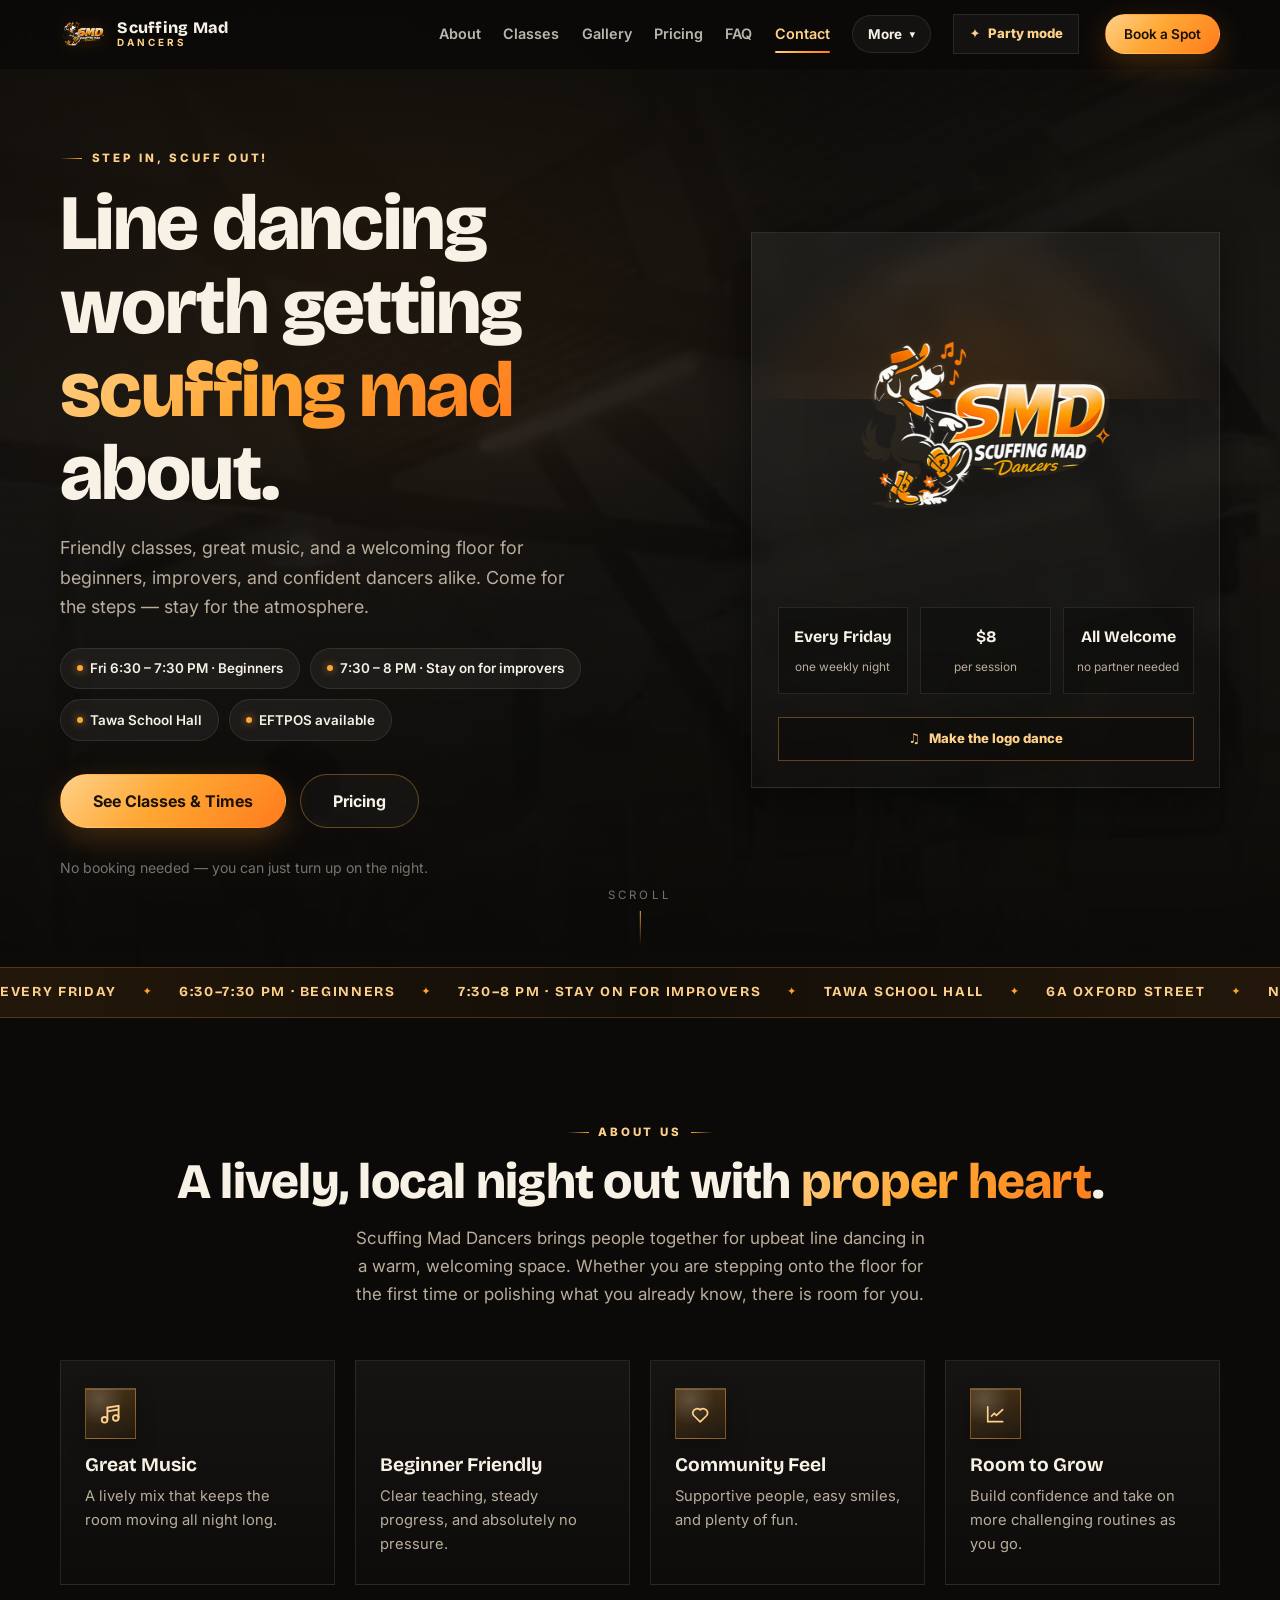
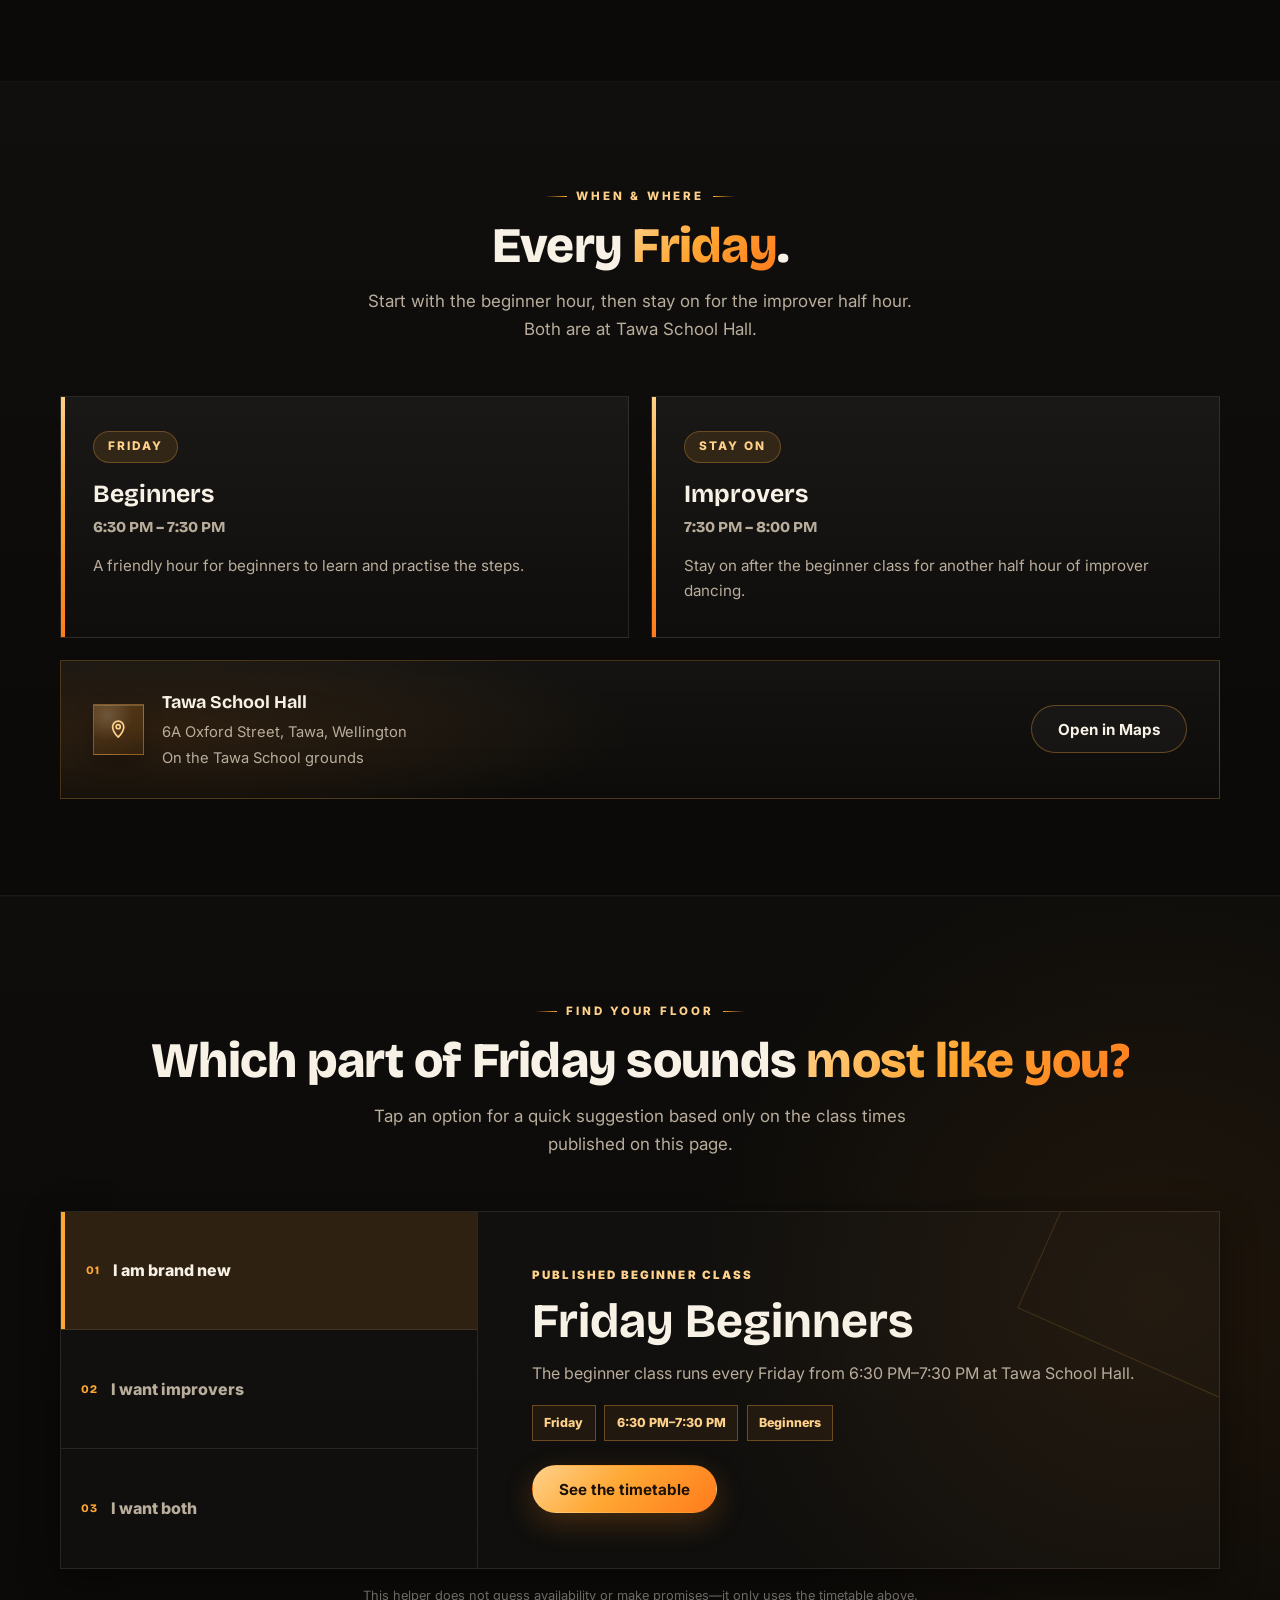
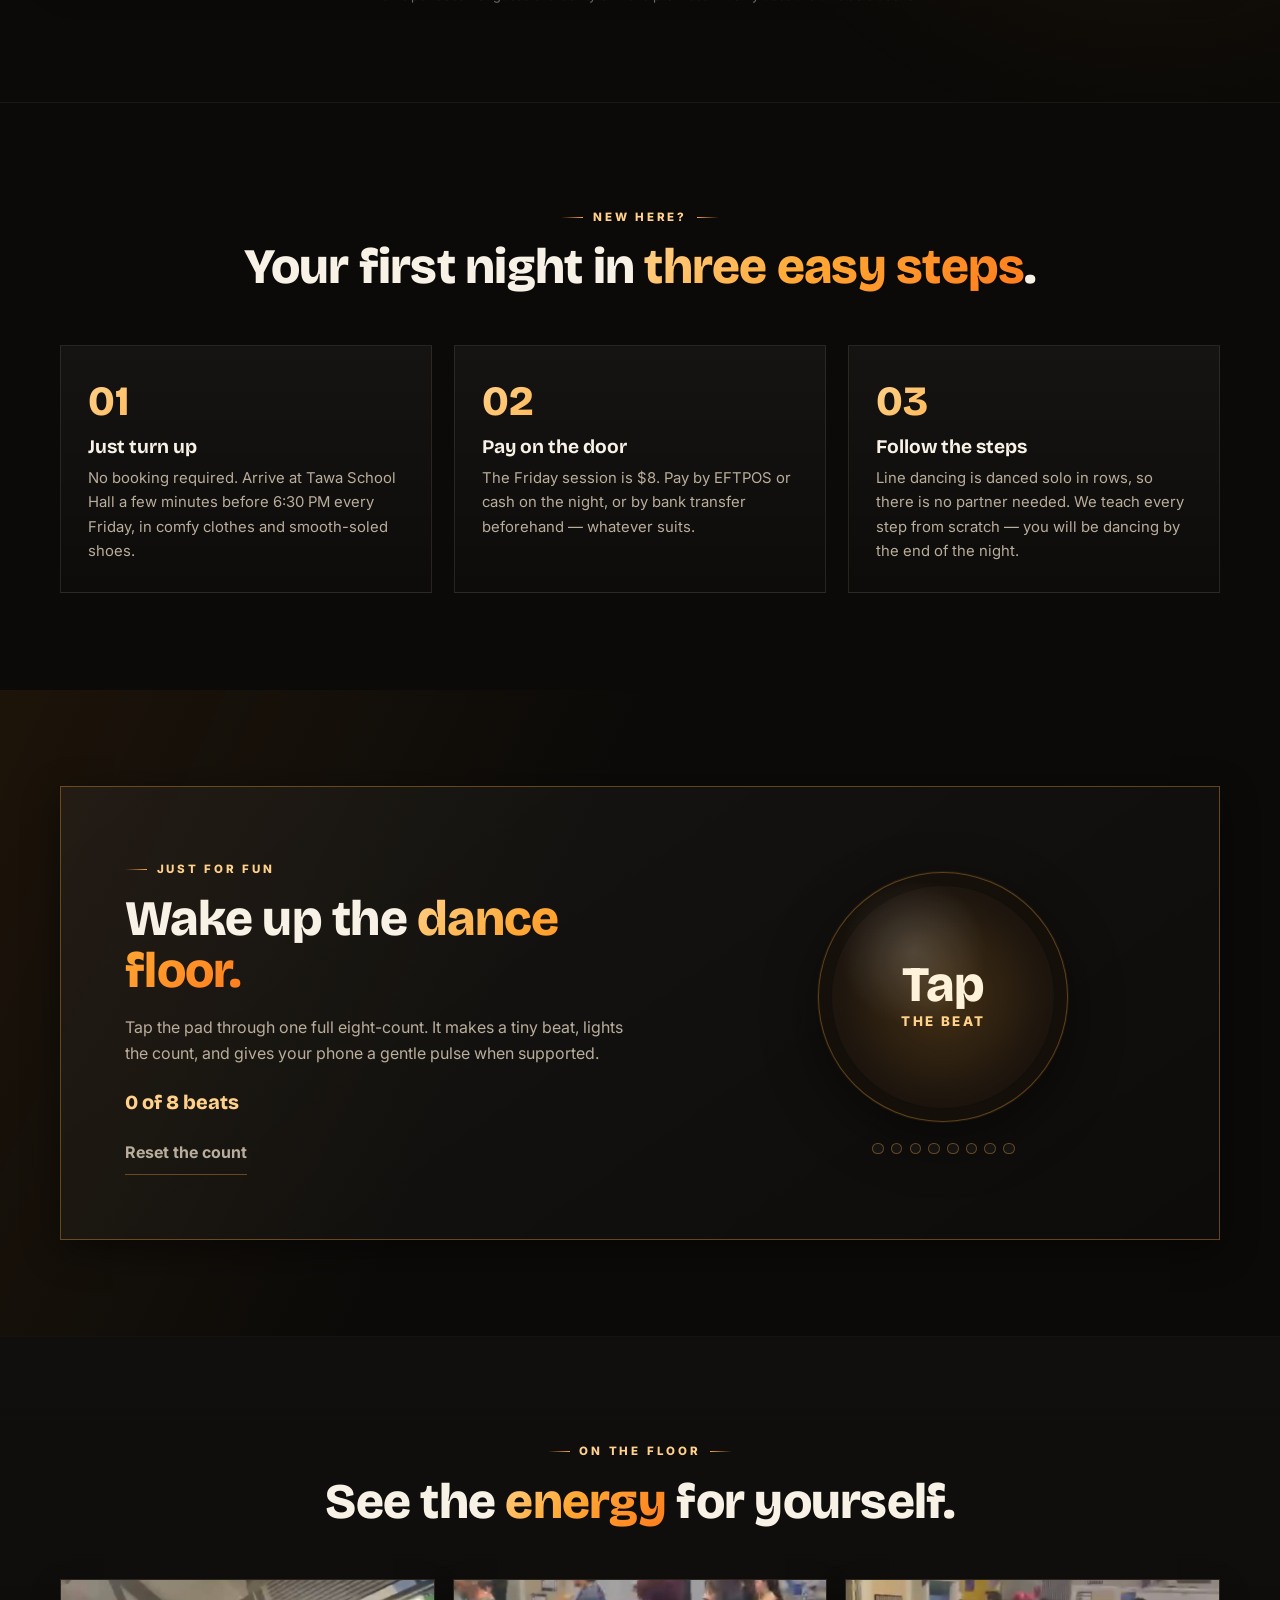
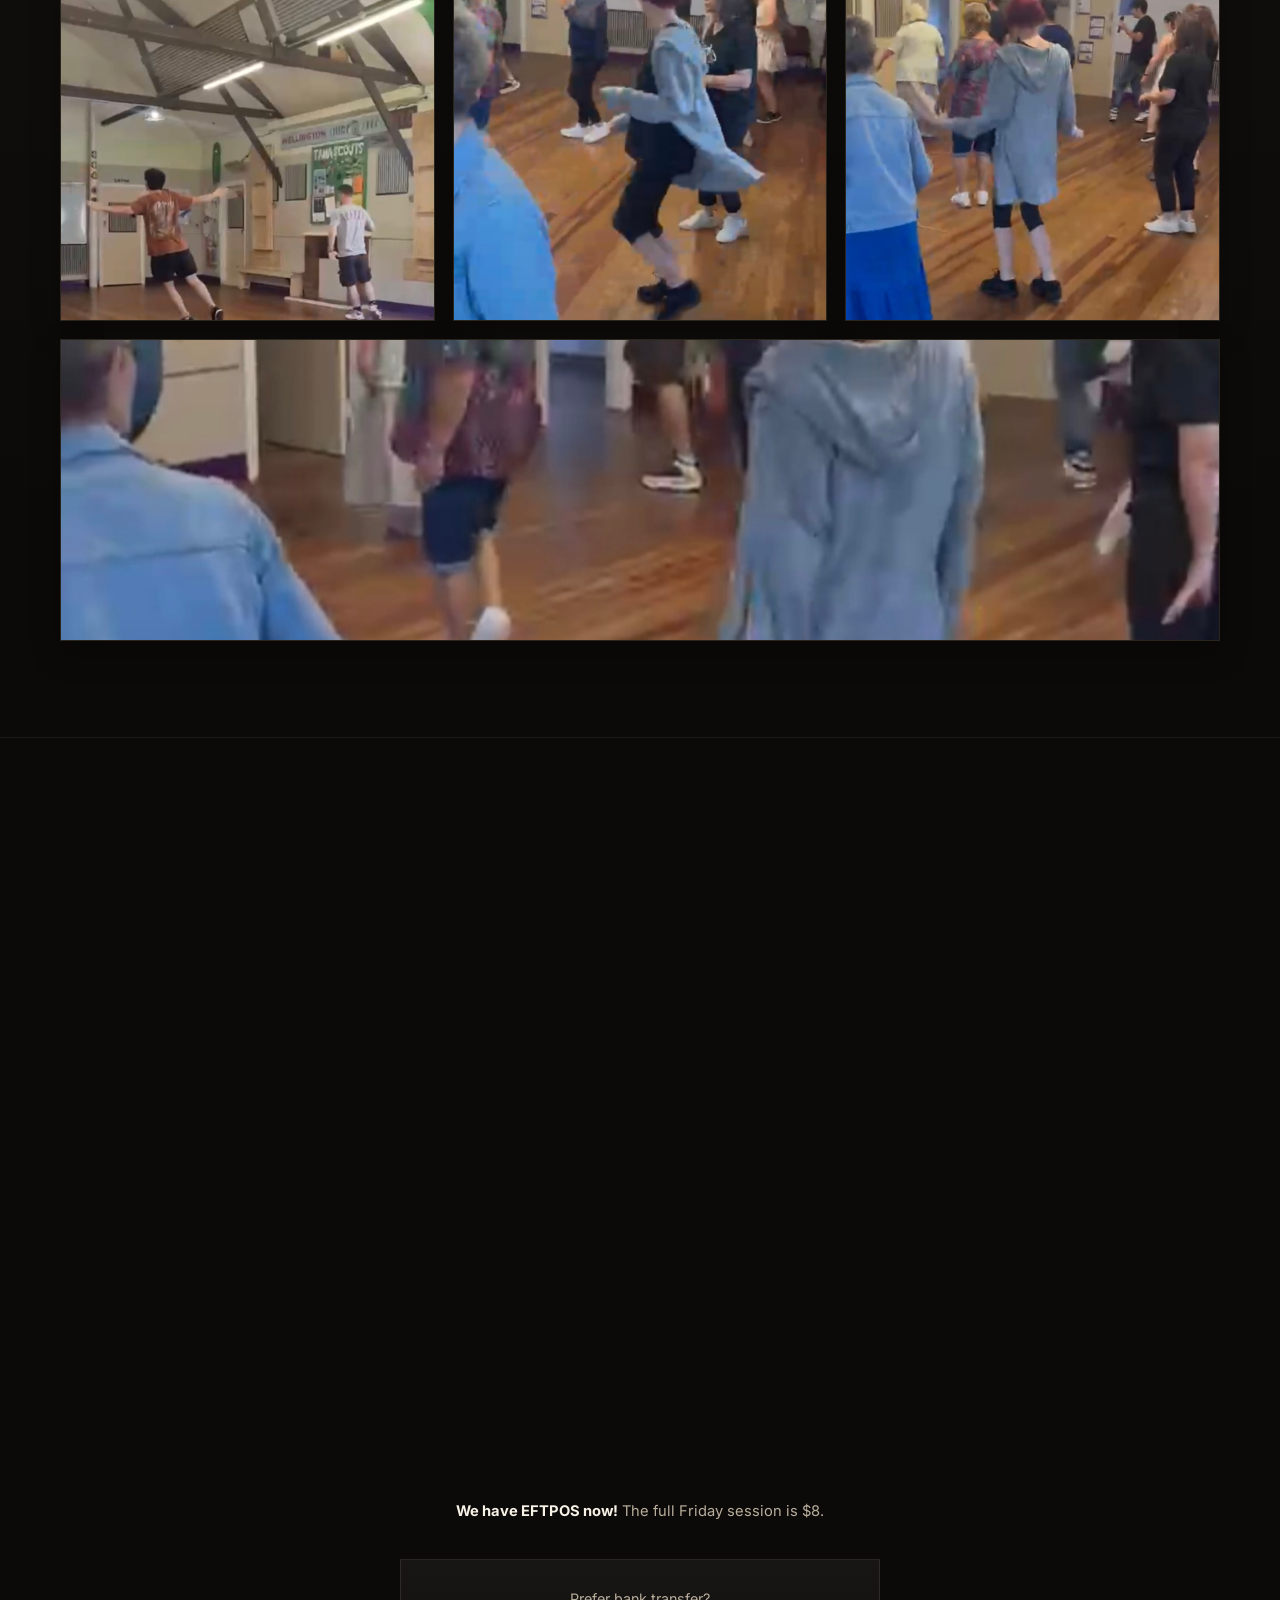
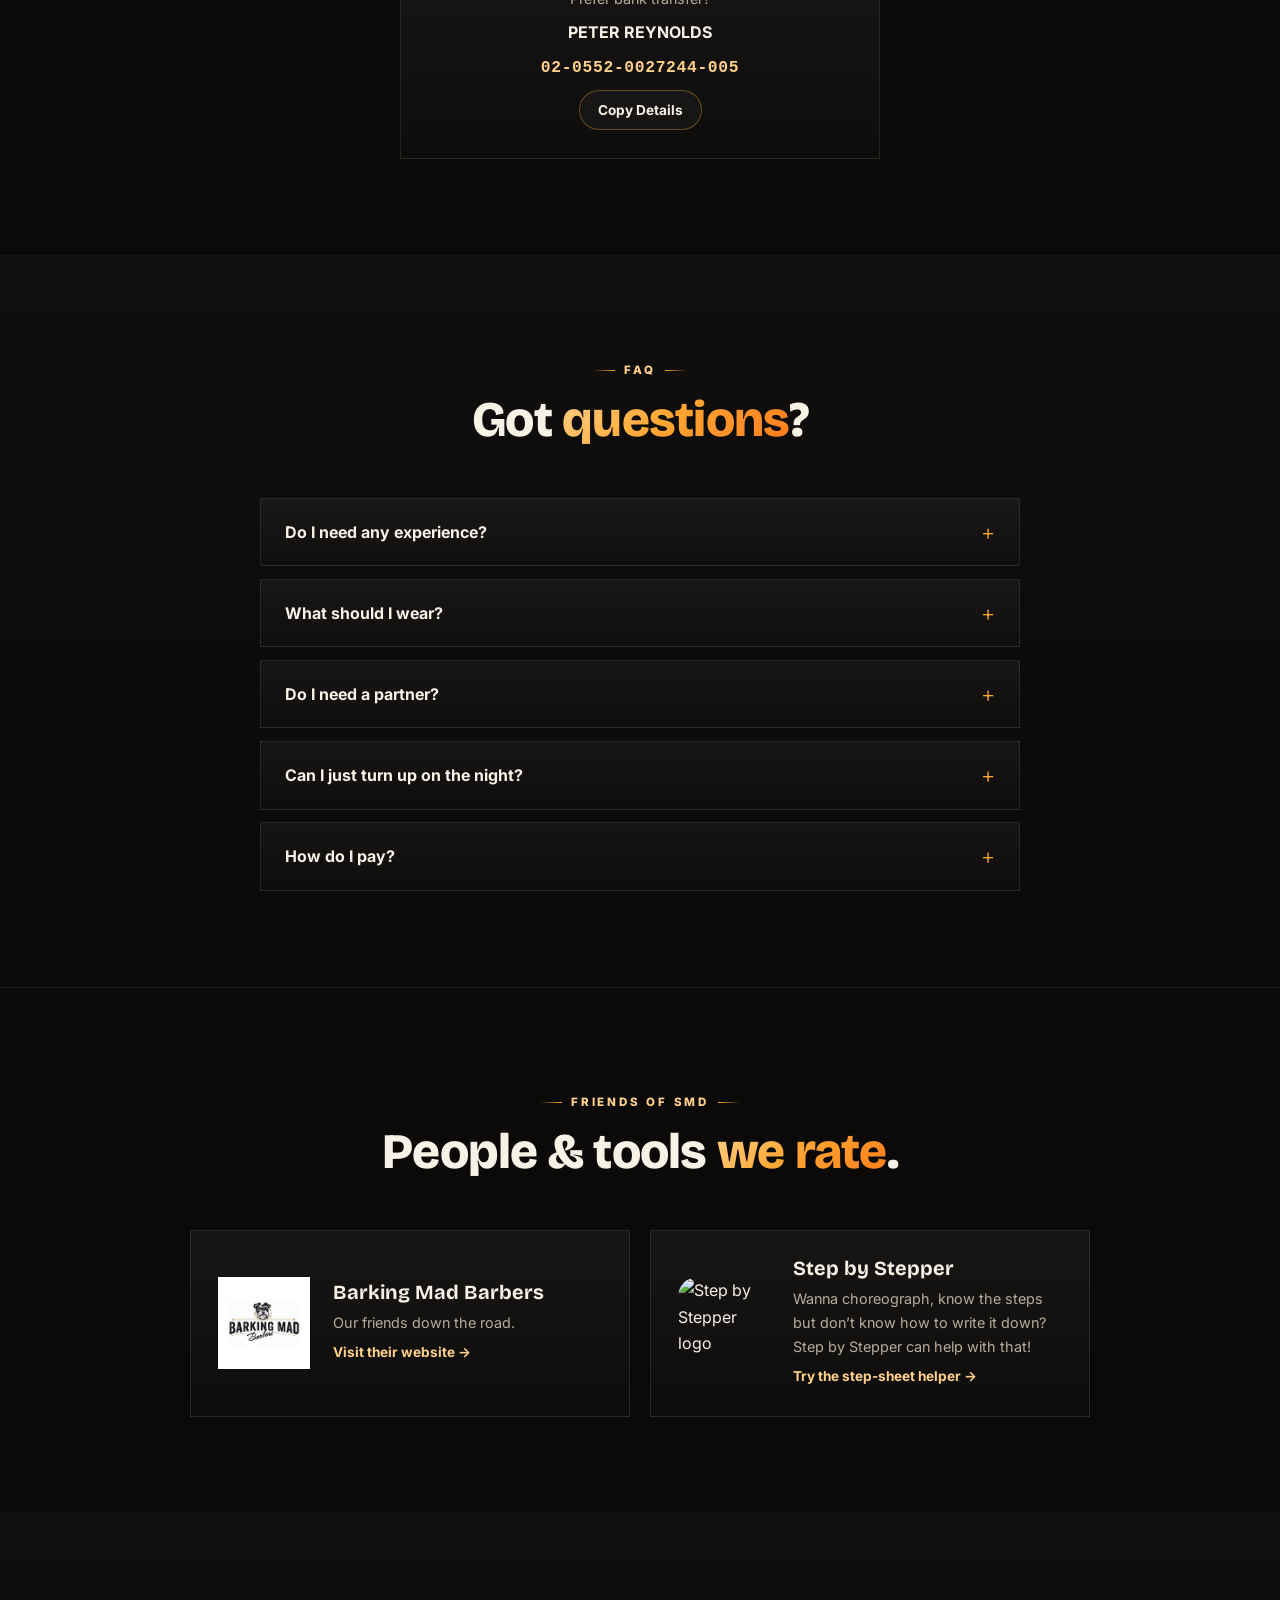
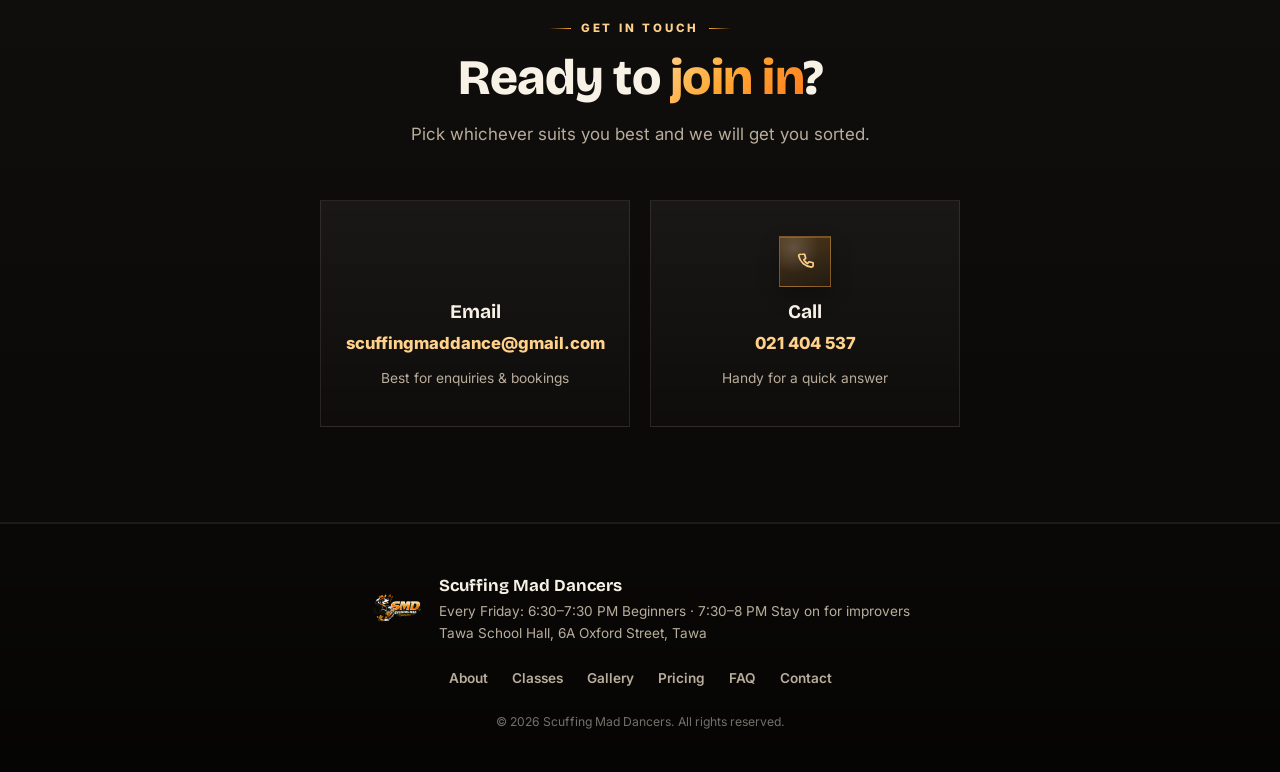
==== commit 2556a299: "Refresh script cache for updated contact email" ====
--- a/index.html
+++ b/index.html
@@ -645,6 +645,6 @@
     </div>
   </dialog>
 
-  <script src="script.js?v=interactive-perfect-1"></script>
+  <script src="script.js?v=interactive-perfect-2"></script>
 </body>
 </html>
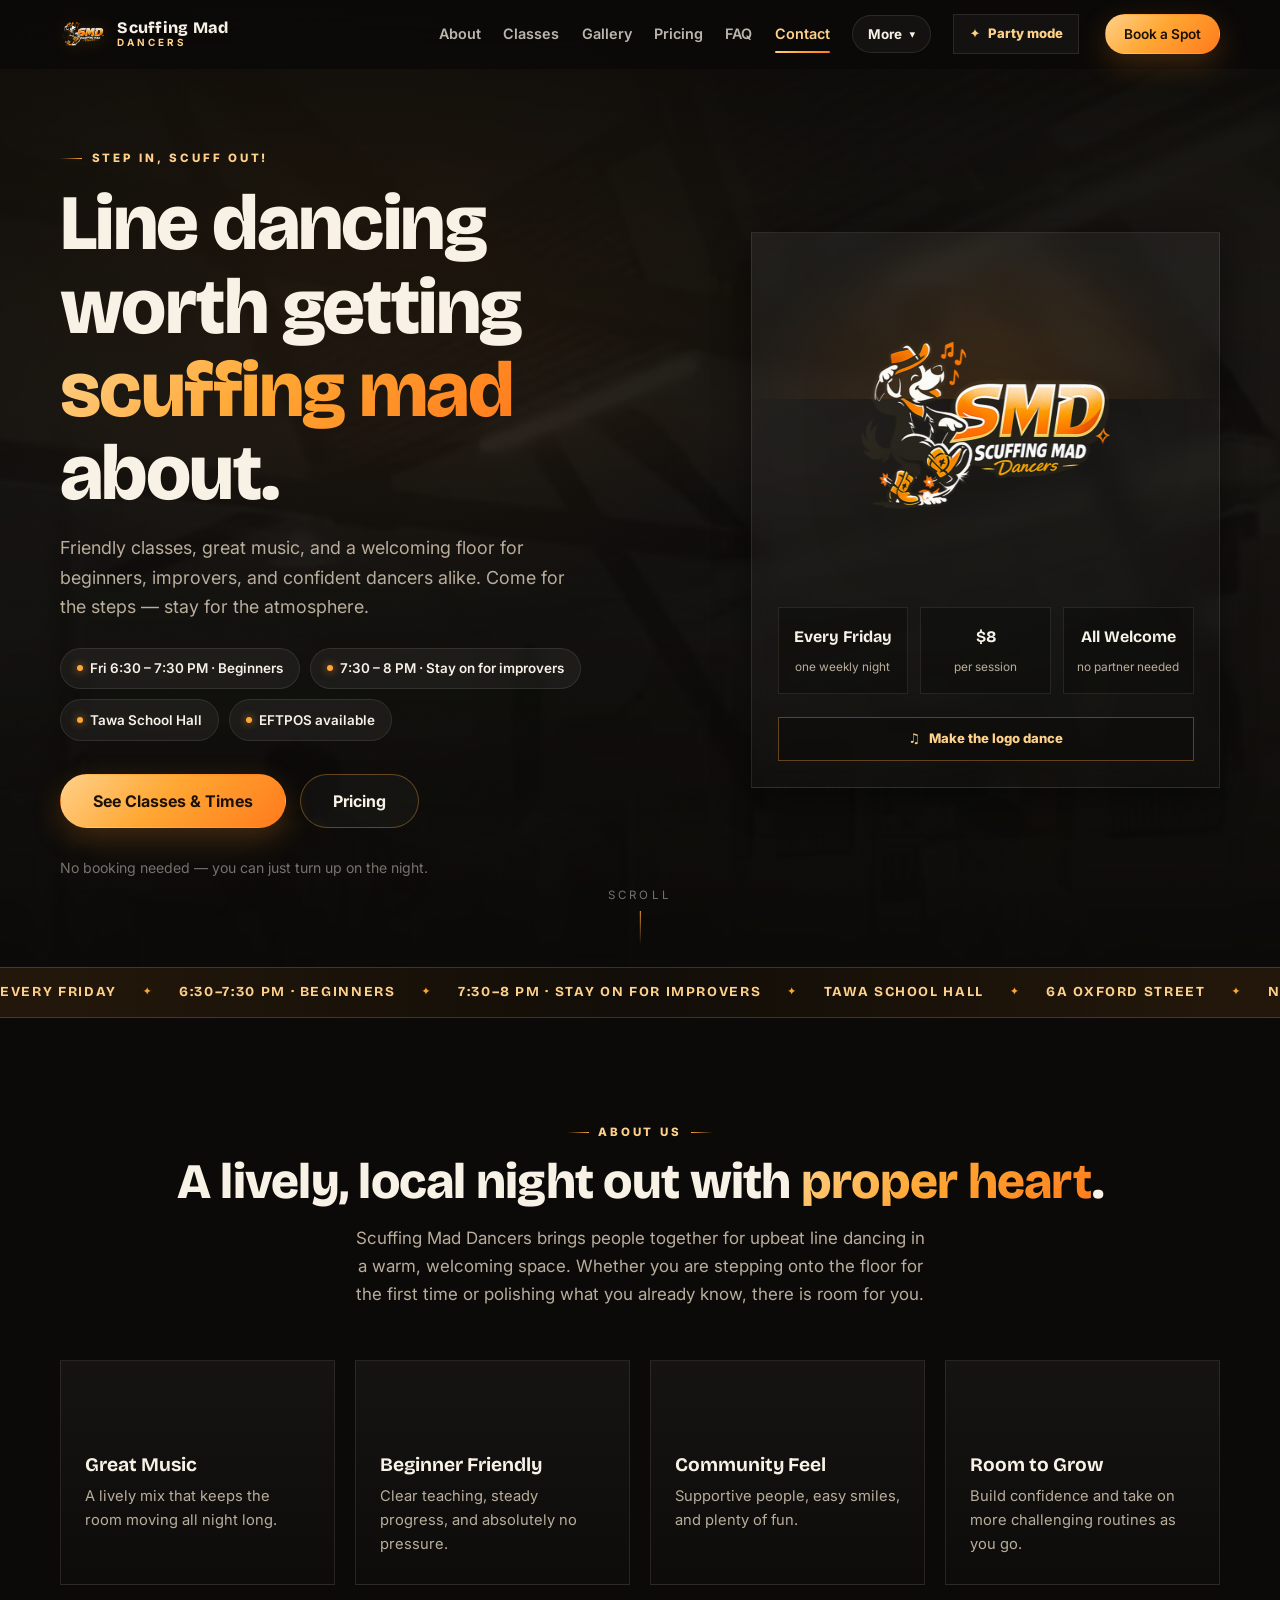
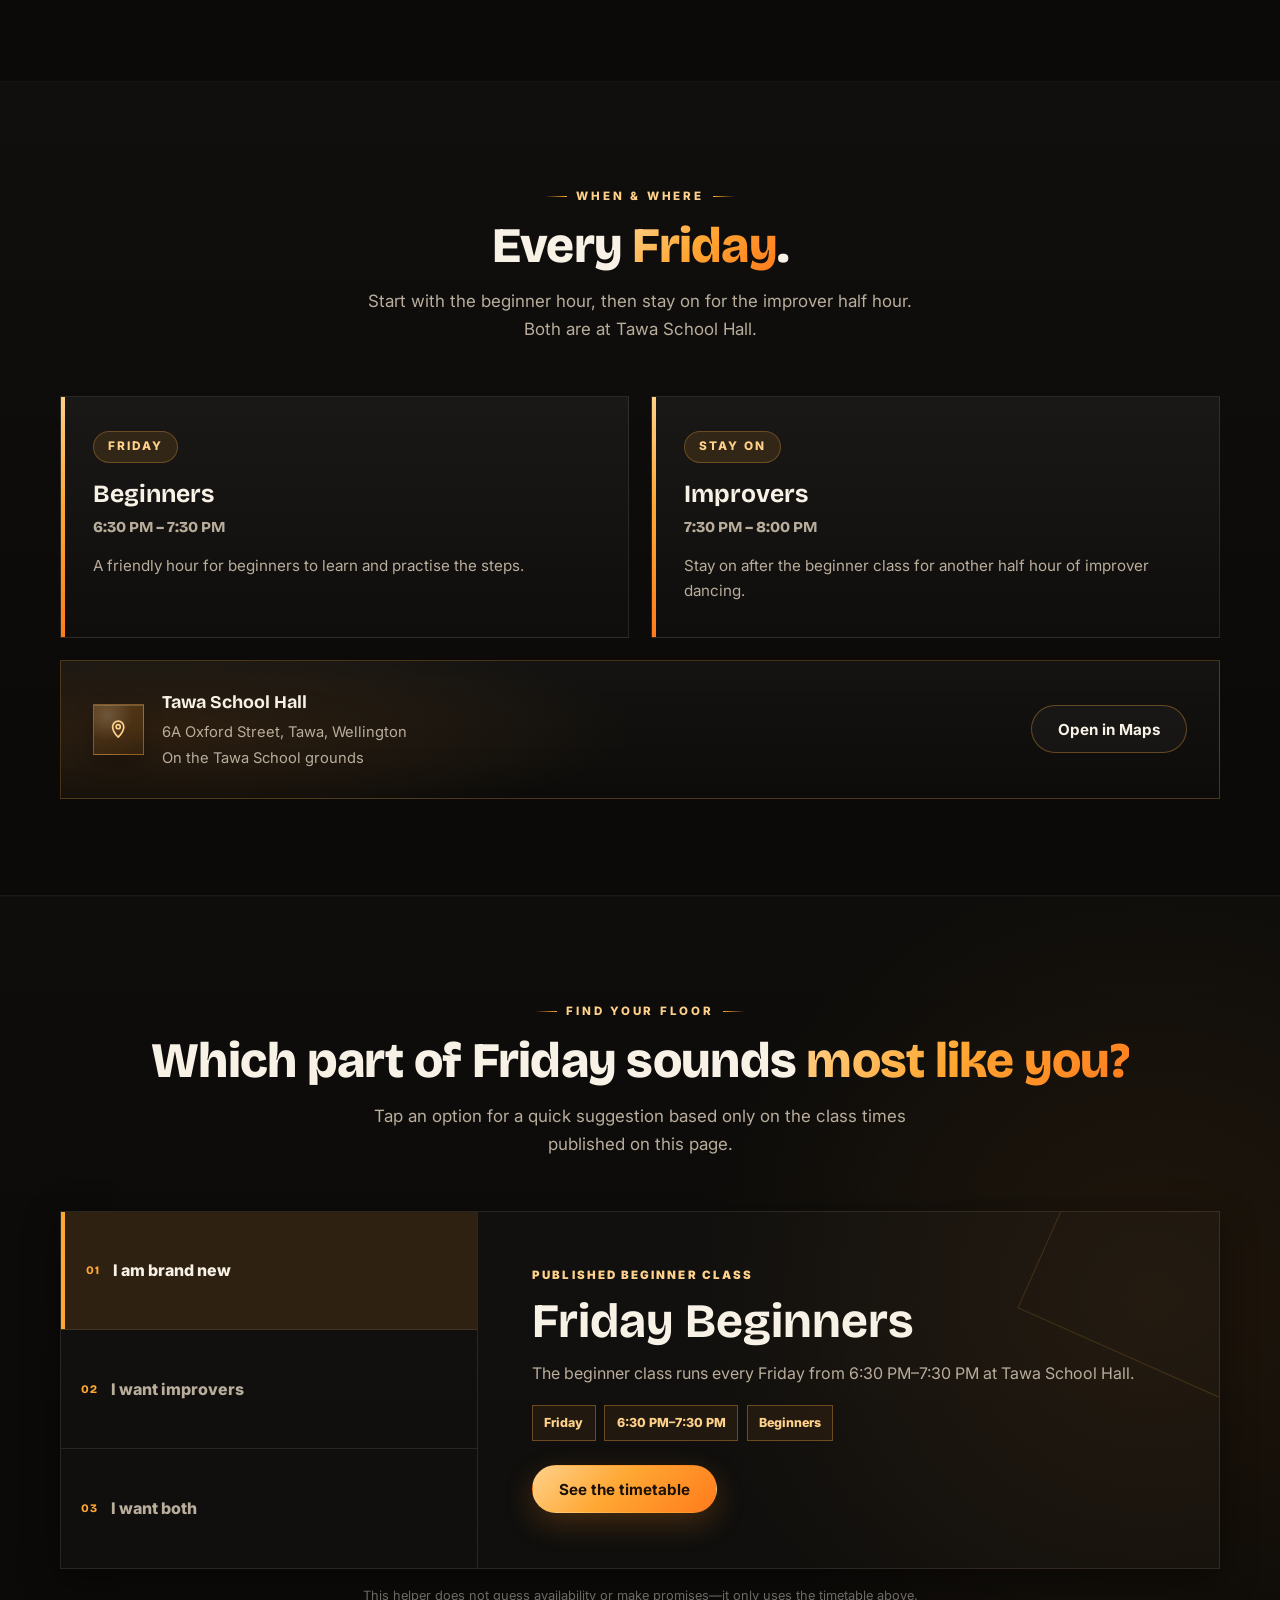
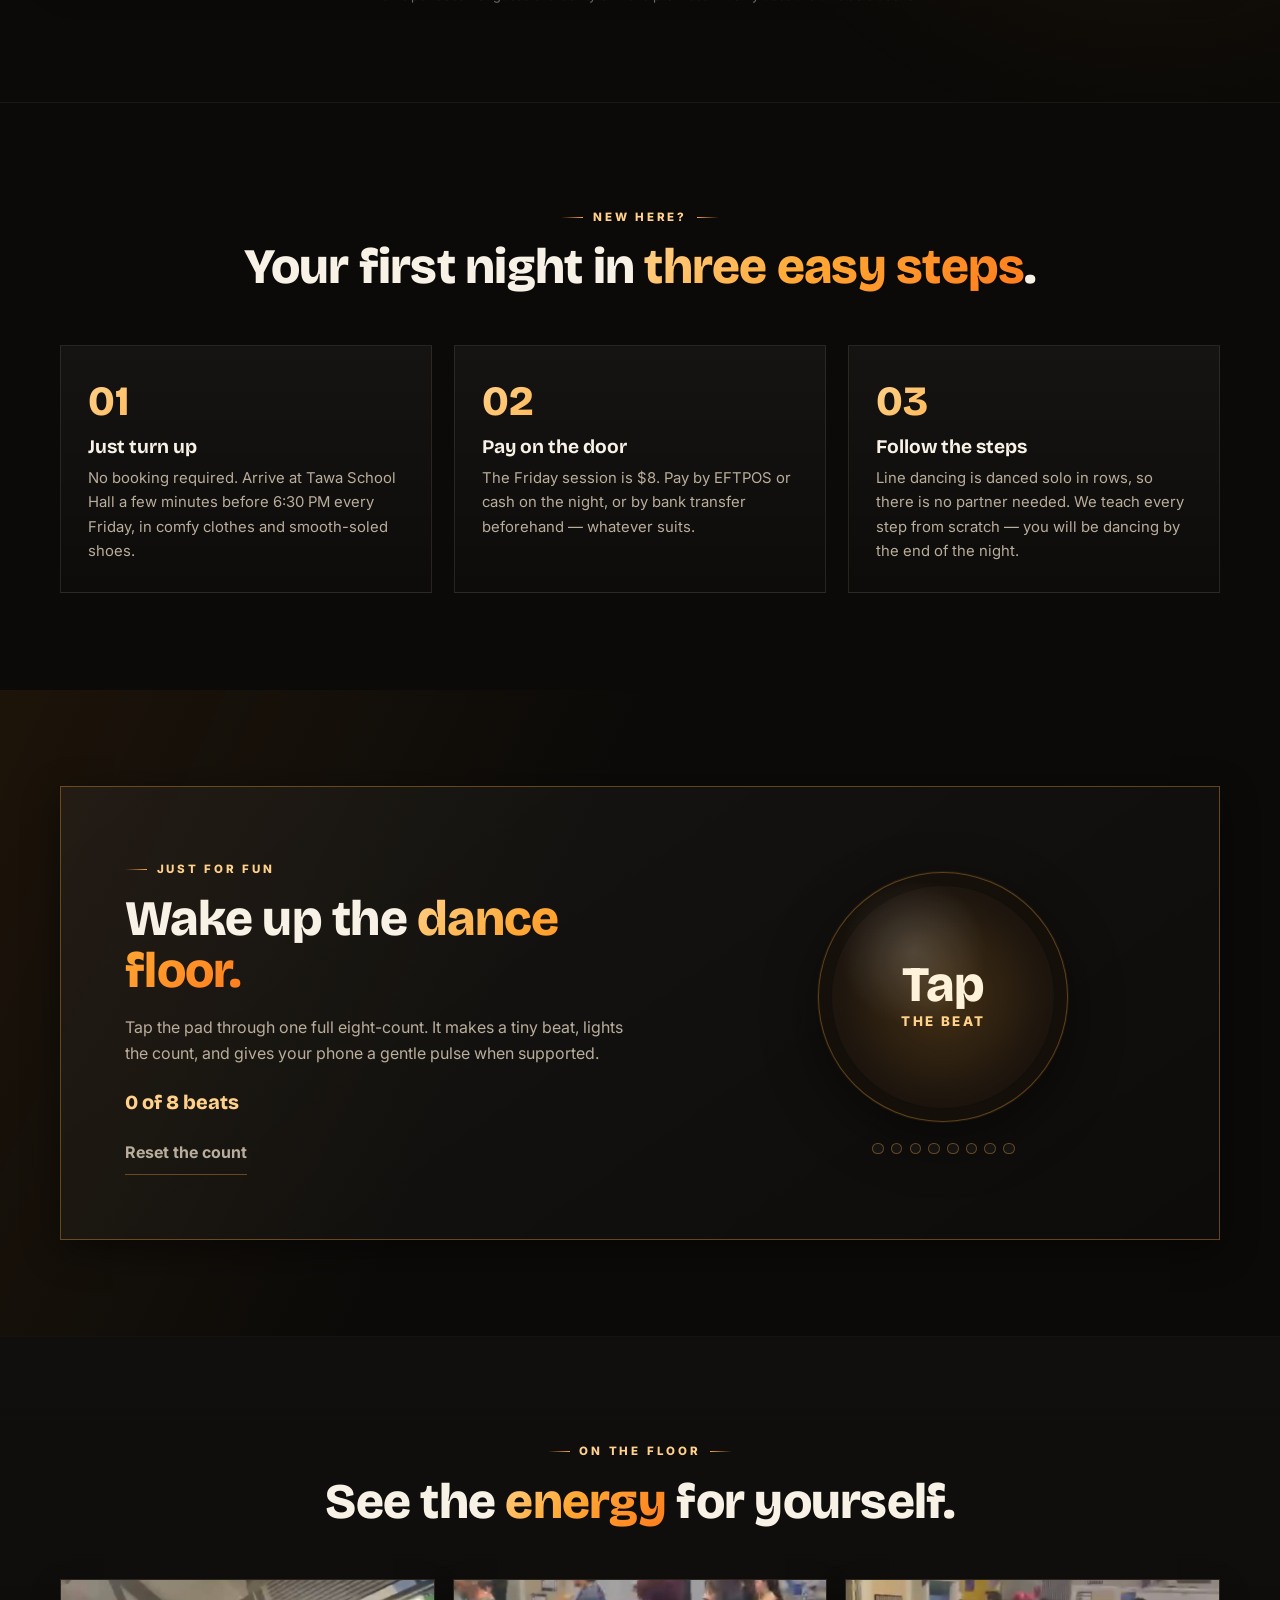
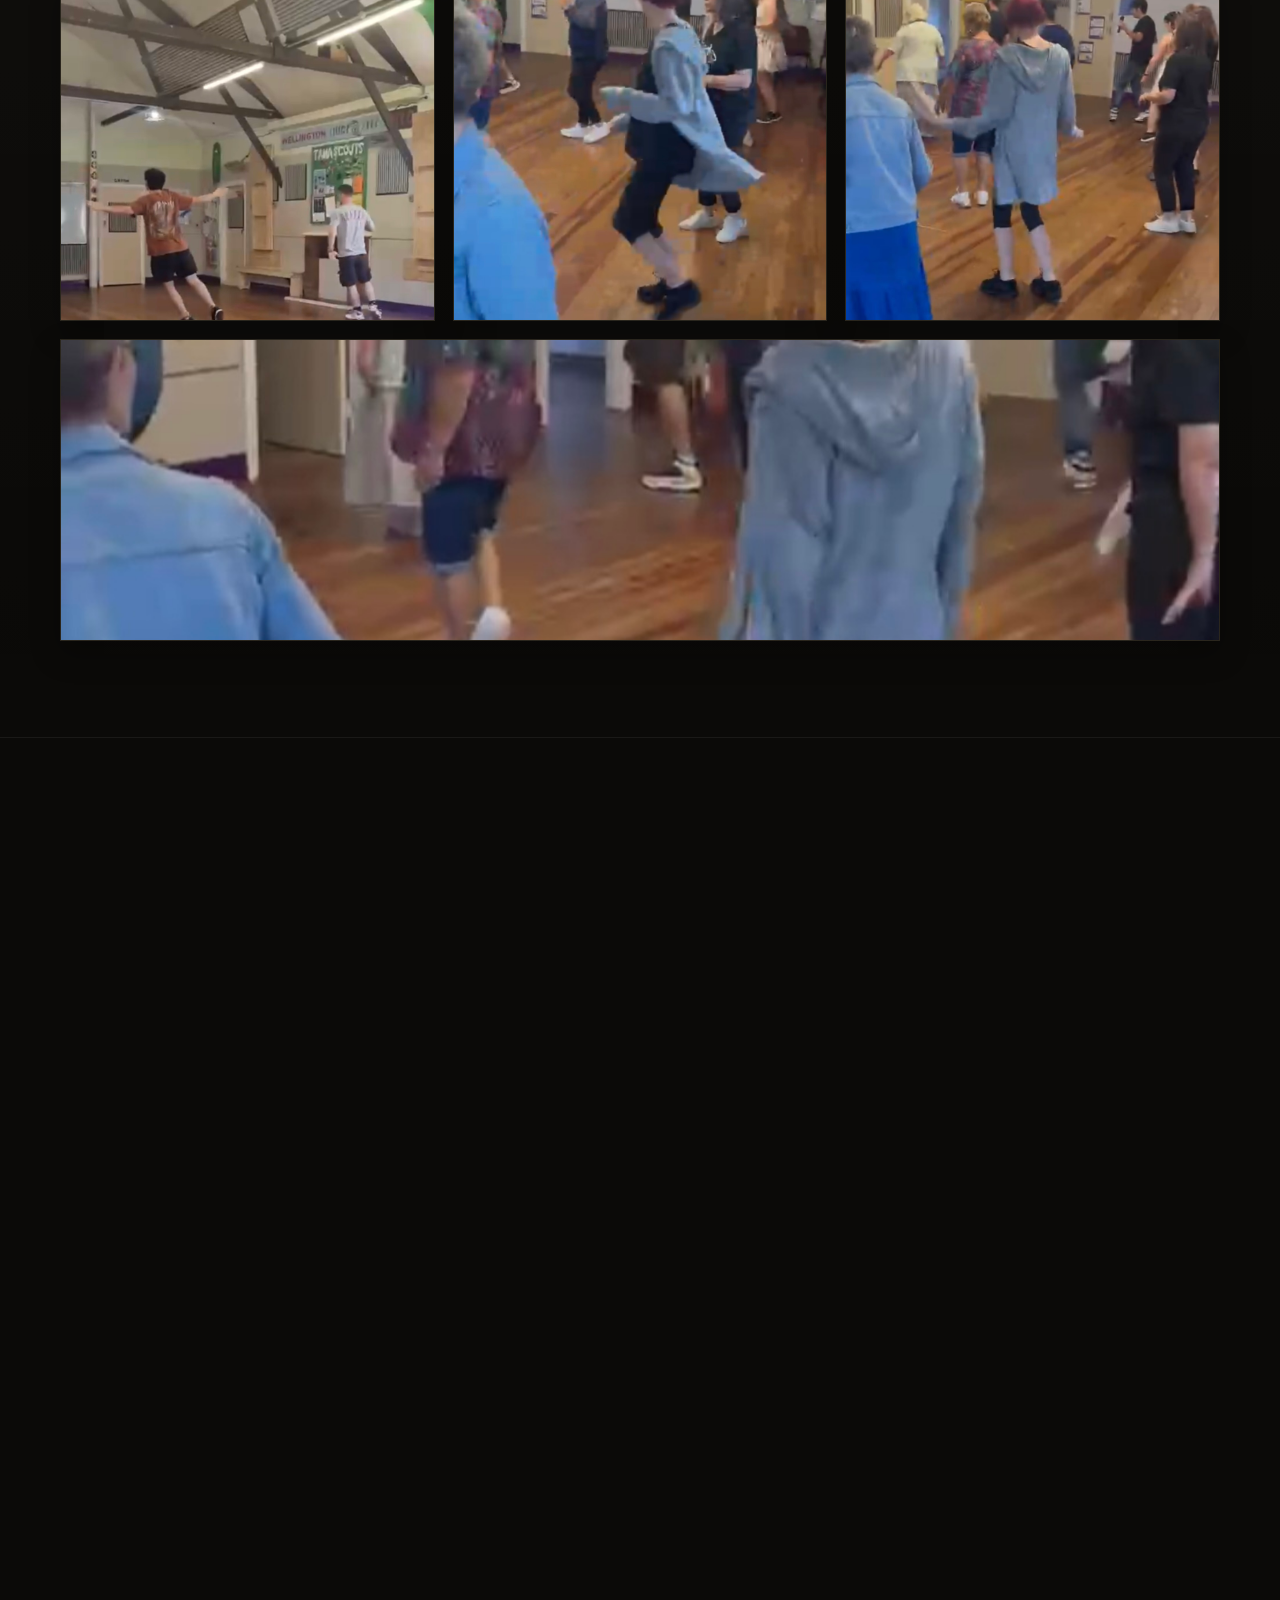
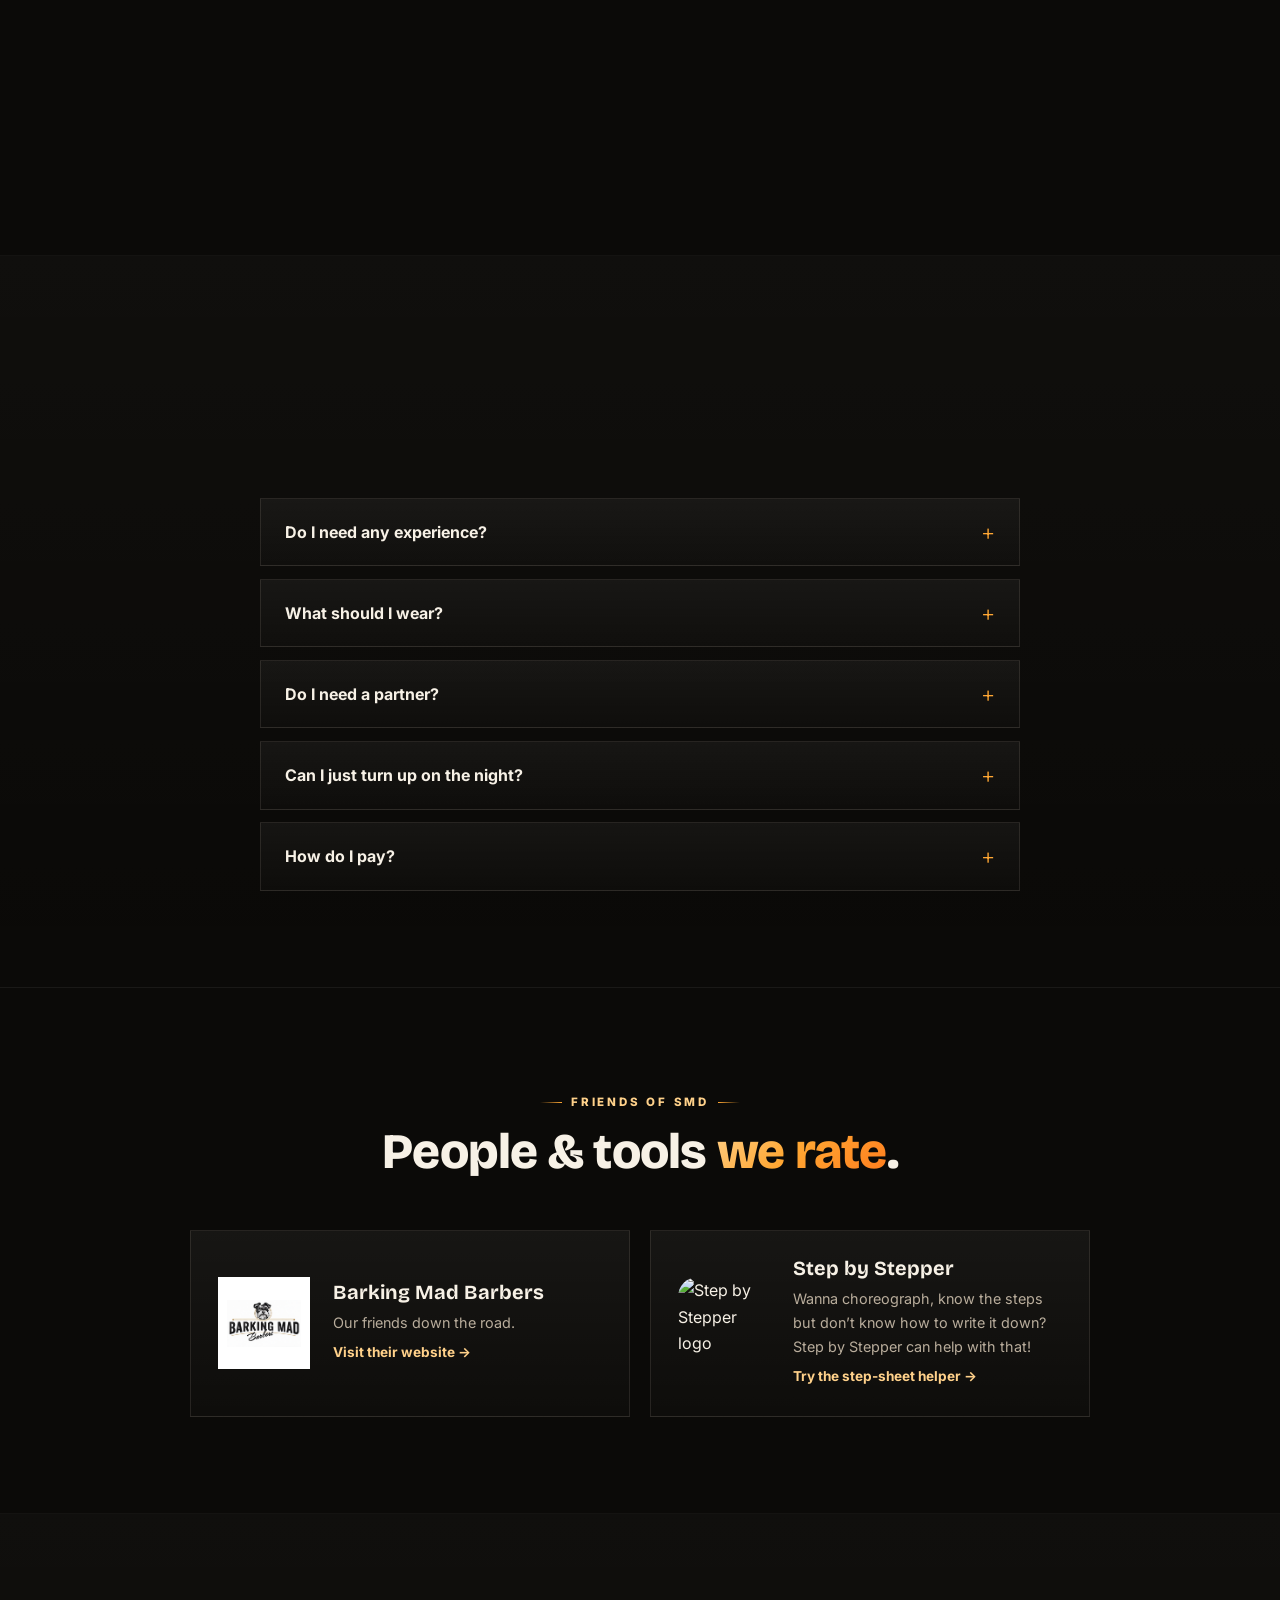
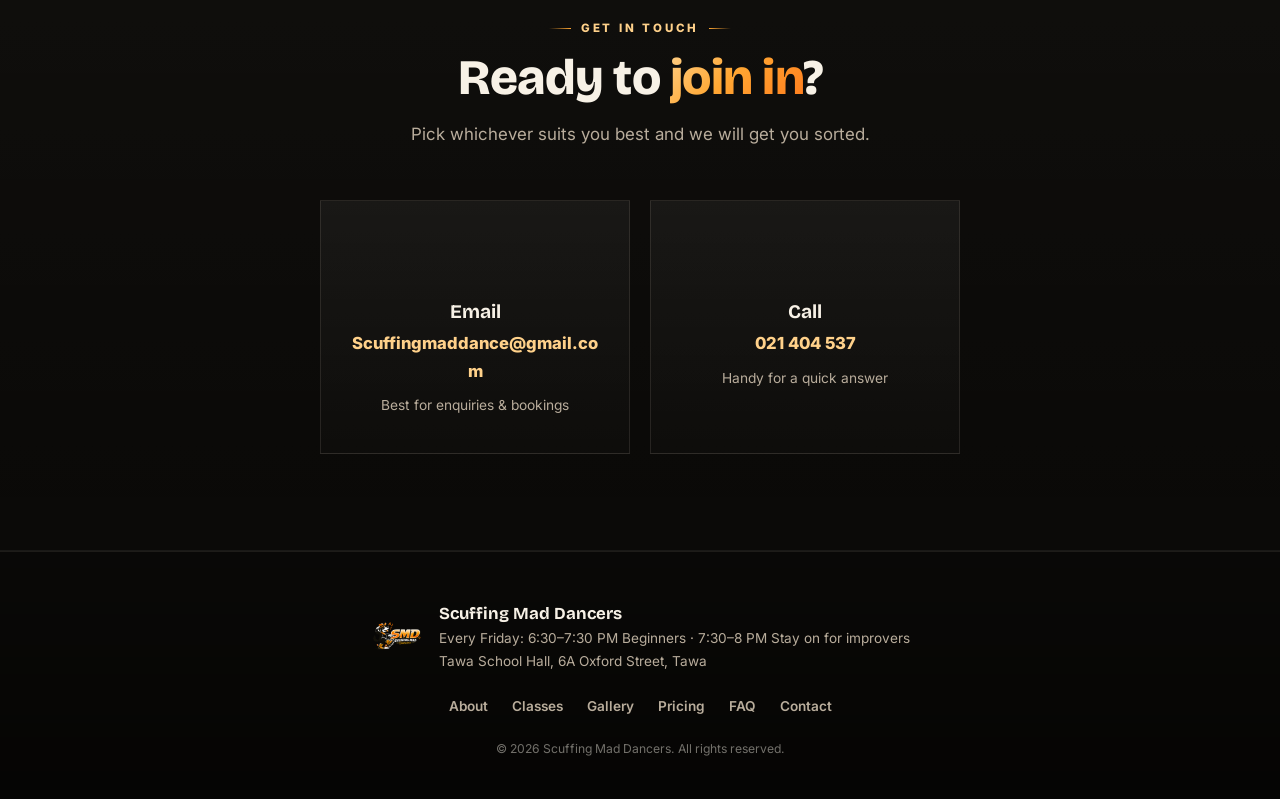
==== commit 6578a2ee: "Update contact email address" ====
--- a/index.html
+++ b/index.html
@@ -45,7 +45,7 @@
         "url": "https://scuffingmaddancers.nz/",
         "logo": "https://scuffingmaddancers.nz/android-chrome-512x512.png",
         "image": "https://scuffingmaddancers.nz/android-chrome-512x512.png",
-        "email": "scuffingmaddance@gmail.com",
+        "email": "Scuffingmaddance@gmail.com",
         "telephone": "+64-21-404-537",
         "priceRange": "$8 NZD",
         "address": {
@@ -551,14 +551,14 @@
           <p class="section-sub">Pick whichever suits you best and we will get you sorted.</p>
         </div>
         <div class="contact-grid" data-reveal data-reveal-stagger>
-          <a class="contact-card" href="mailto:scuffingmaddance@gmail.com">
+          <a class="contact-card" href="mailto:Scuffingmaddance@gmail.com">
             <div class="contact-icon squircle-icon" aria-hidden="true">
               <svg viewBox="0 0 24 24" fill="none" aria-hidden="true">
                 <path d="M3 6h18v12H3zm2.1 1.8L12 12.9l6.9-5.1" stroke="currentColor" stroke-width="1.8" stroke-linecap="round" stroke-linejoin="round"/>
               </svg>
             </div>
             <h3>Email</h3>
-            <p class="contact-value">scuffingmaddance@gmail.com</p>
+            <p class="contact-value">Scuffingmaddance@gmail.com</p>
             <span>Best for enquiries &amp; bookings</span>
           </a>
           <a class="contact-card" href="tel:021404537">
@@ -626,7 +626,7 @@
       </div>
 
       <div class="modal-actions">
-        <a href="mailto:scuffingmaddance@gmail.com" id="email-booking" class="btn btn-primary">Email Booking</a>
+        <a href="mailto:Scuffingmaddance@gmail.com" id="email-booking" class="btn btn-primary">Email Booking</a>
         <a href="tel:021404537" class="btn btn-outline">Call Now</a>
       </div>
     </form>
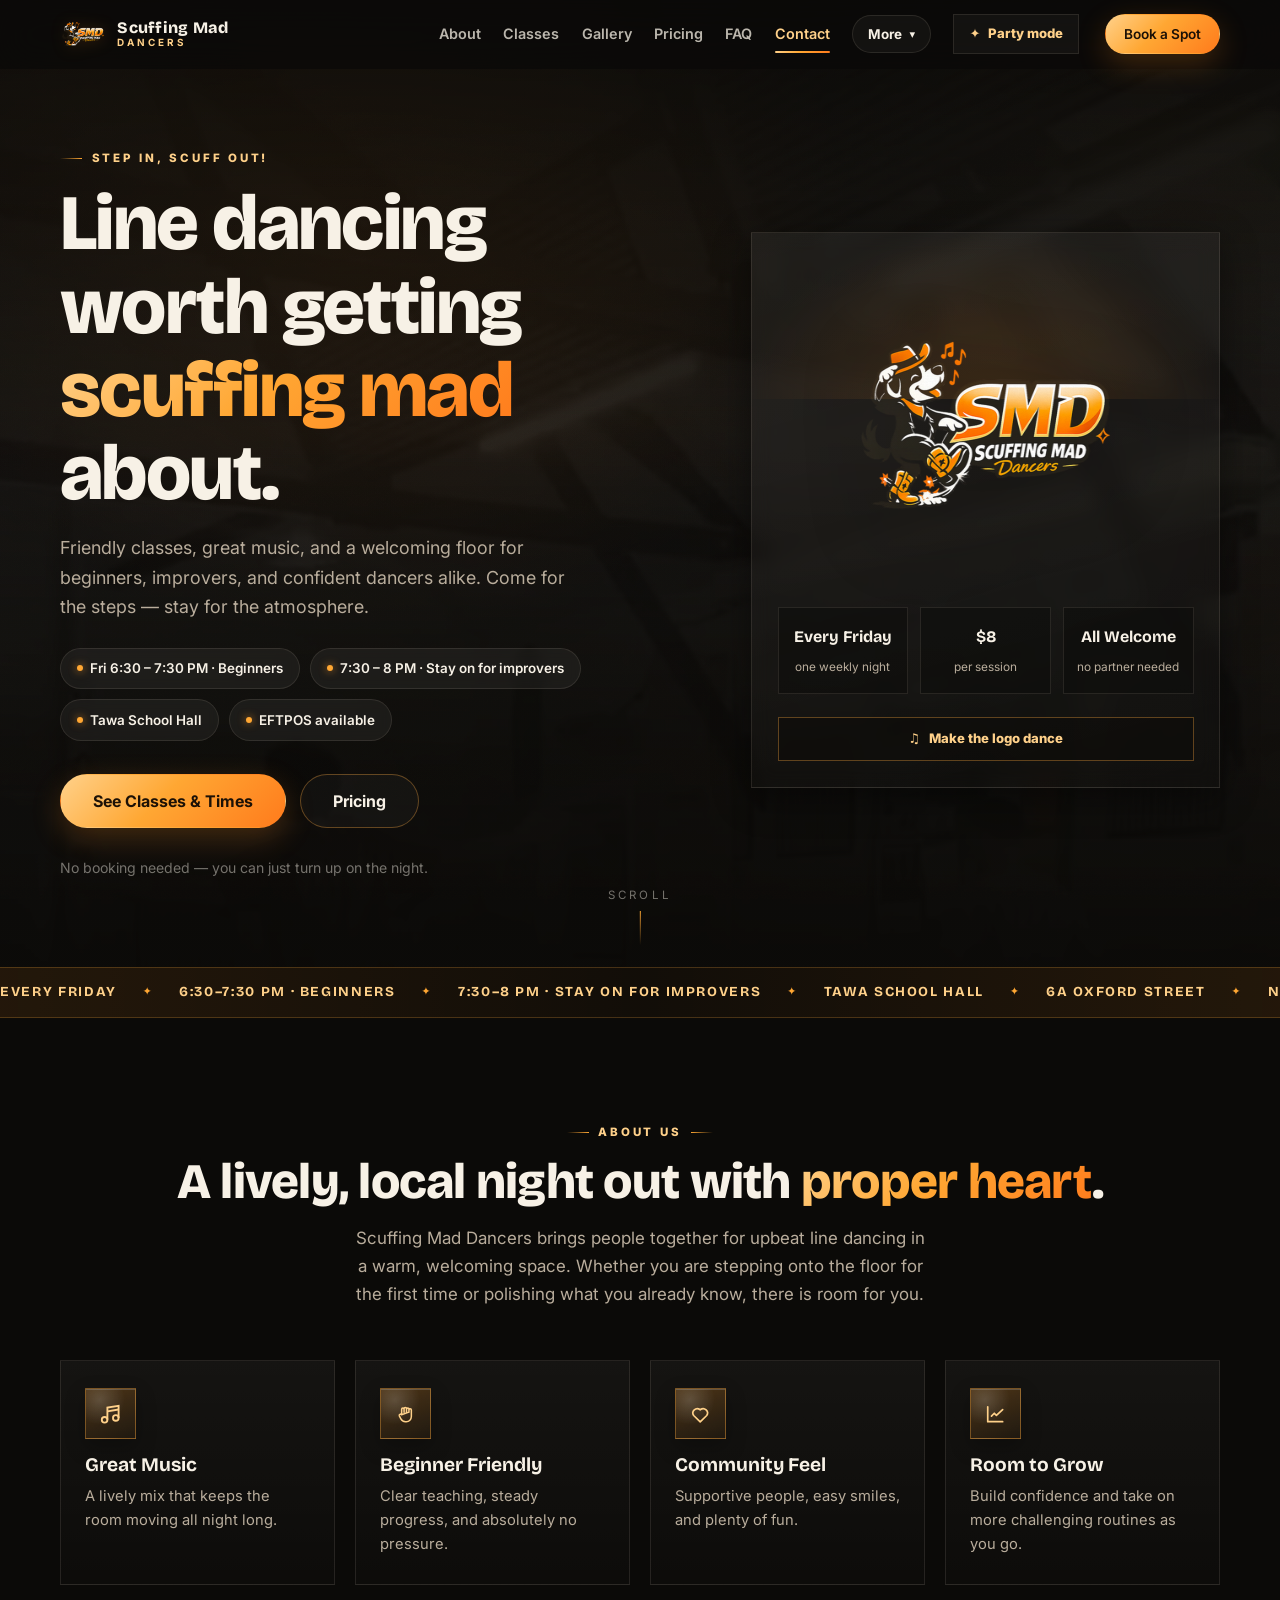
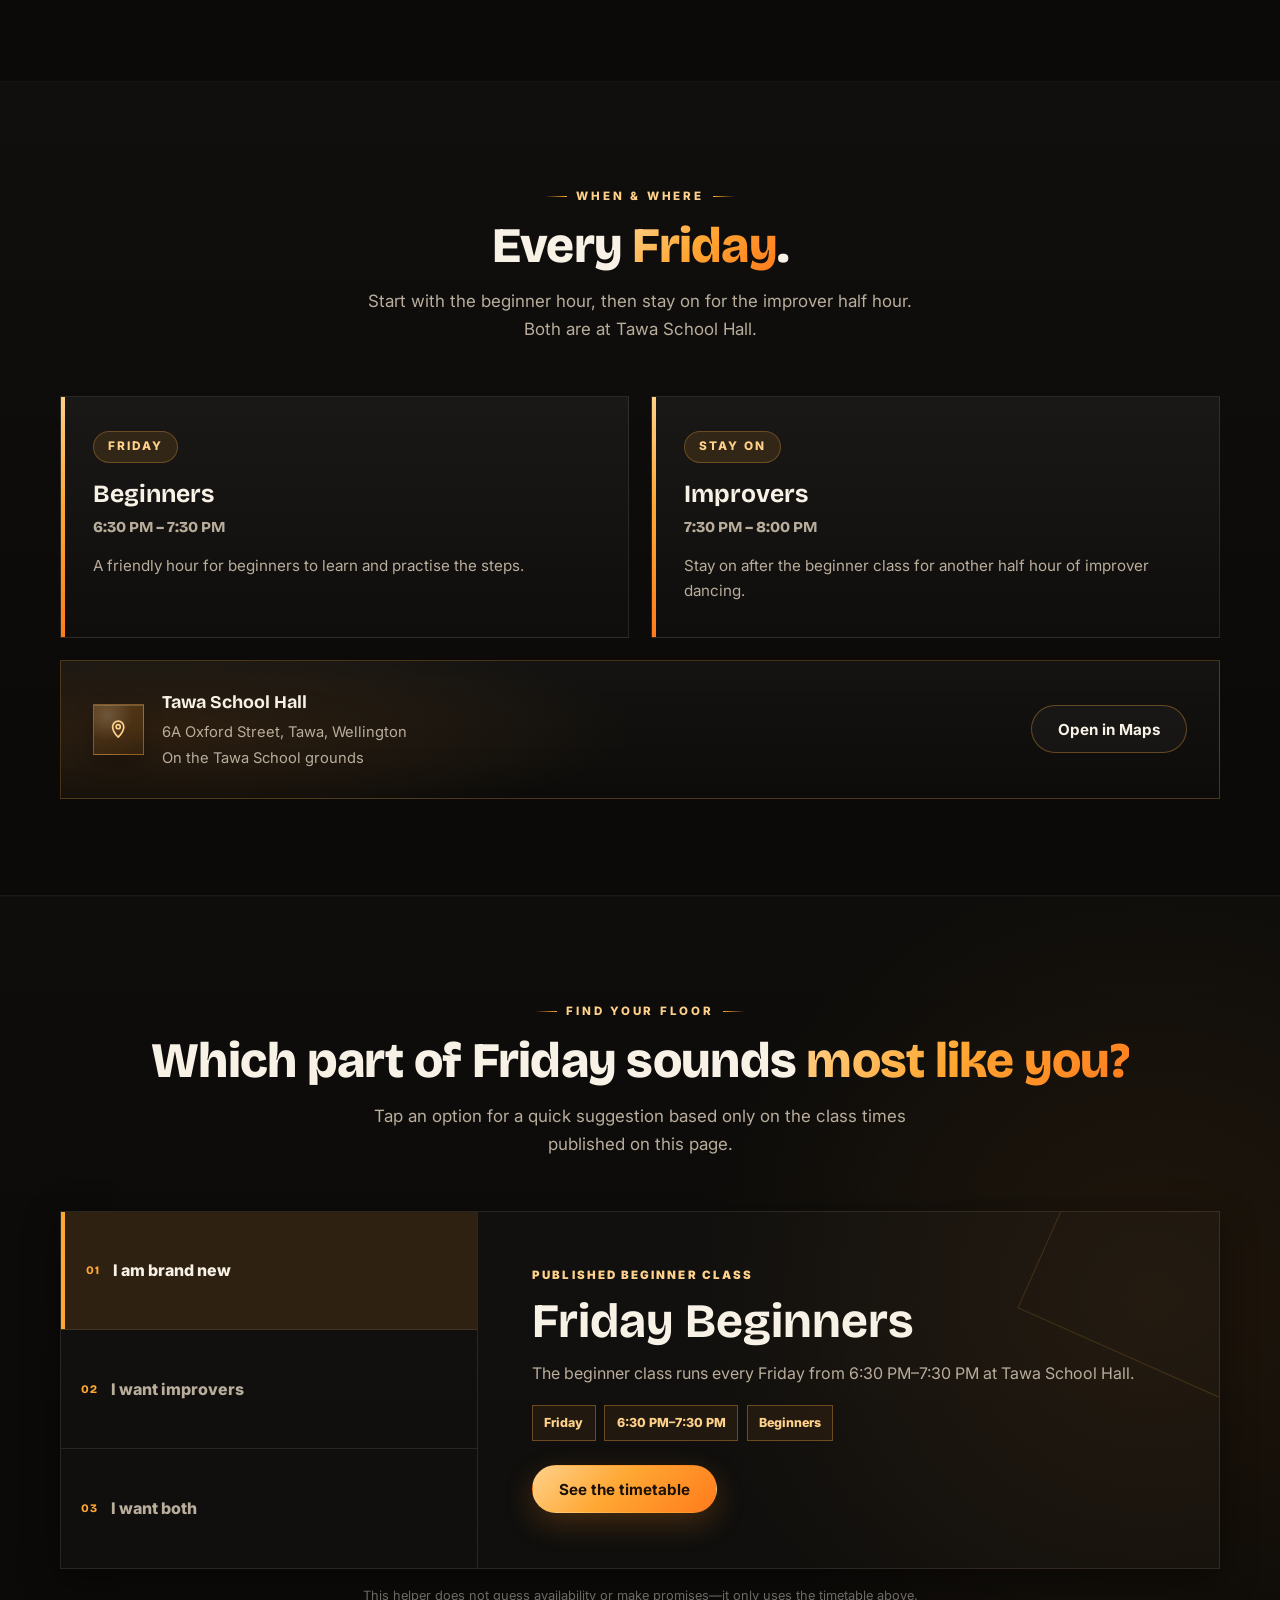
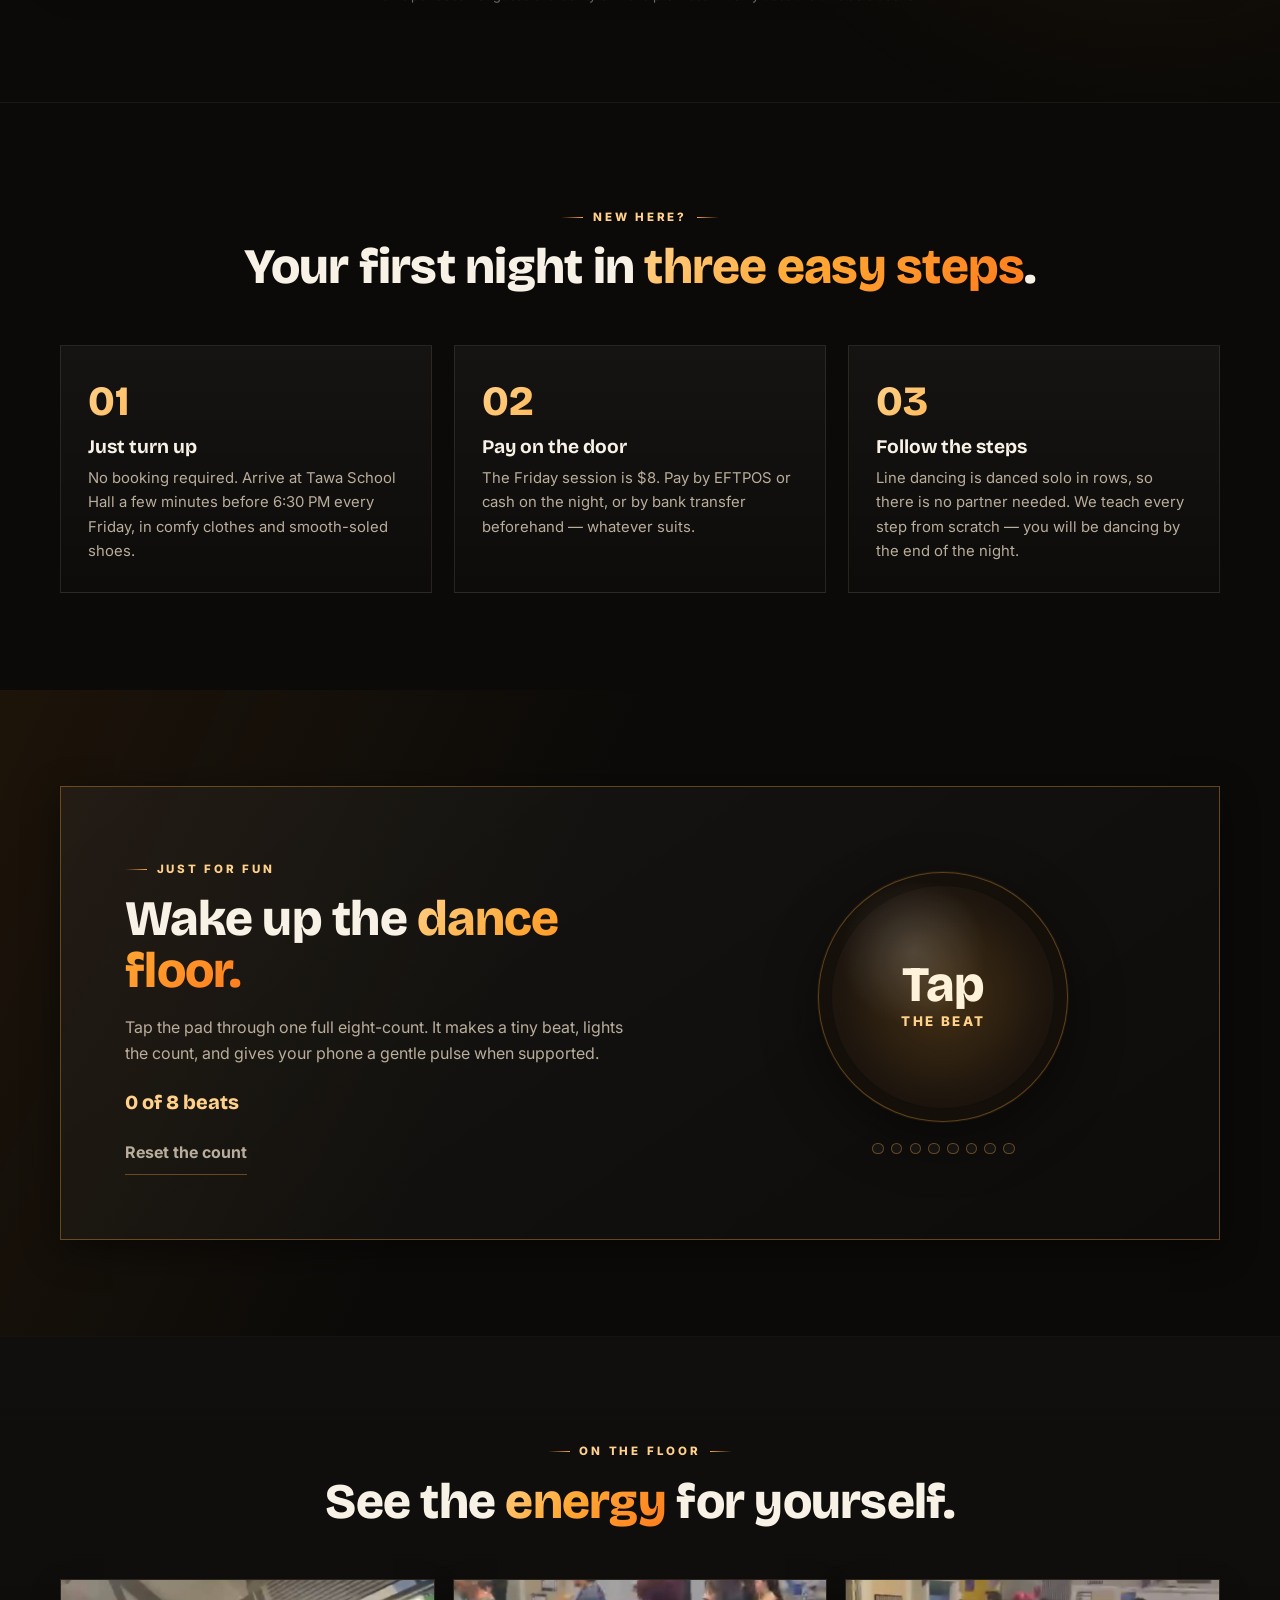
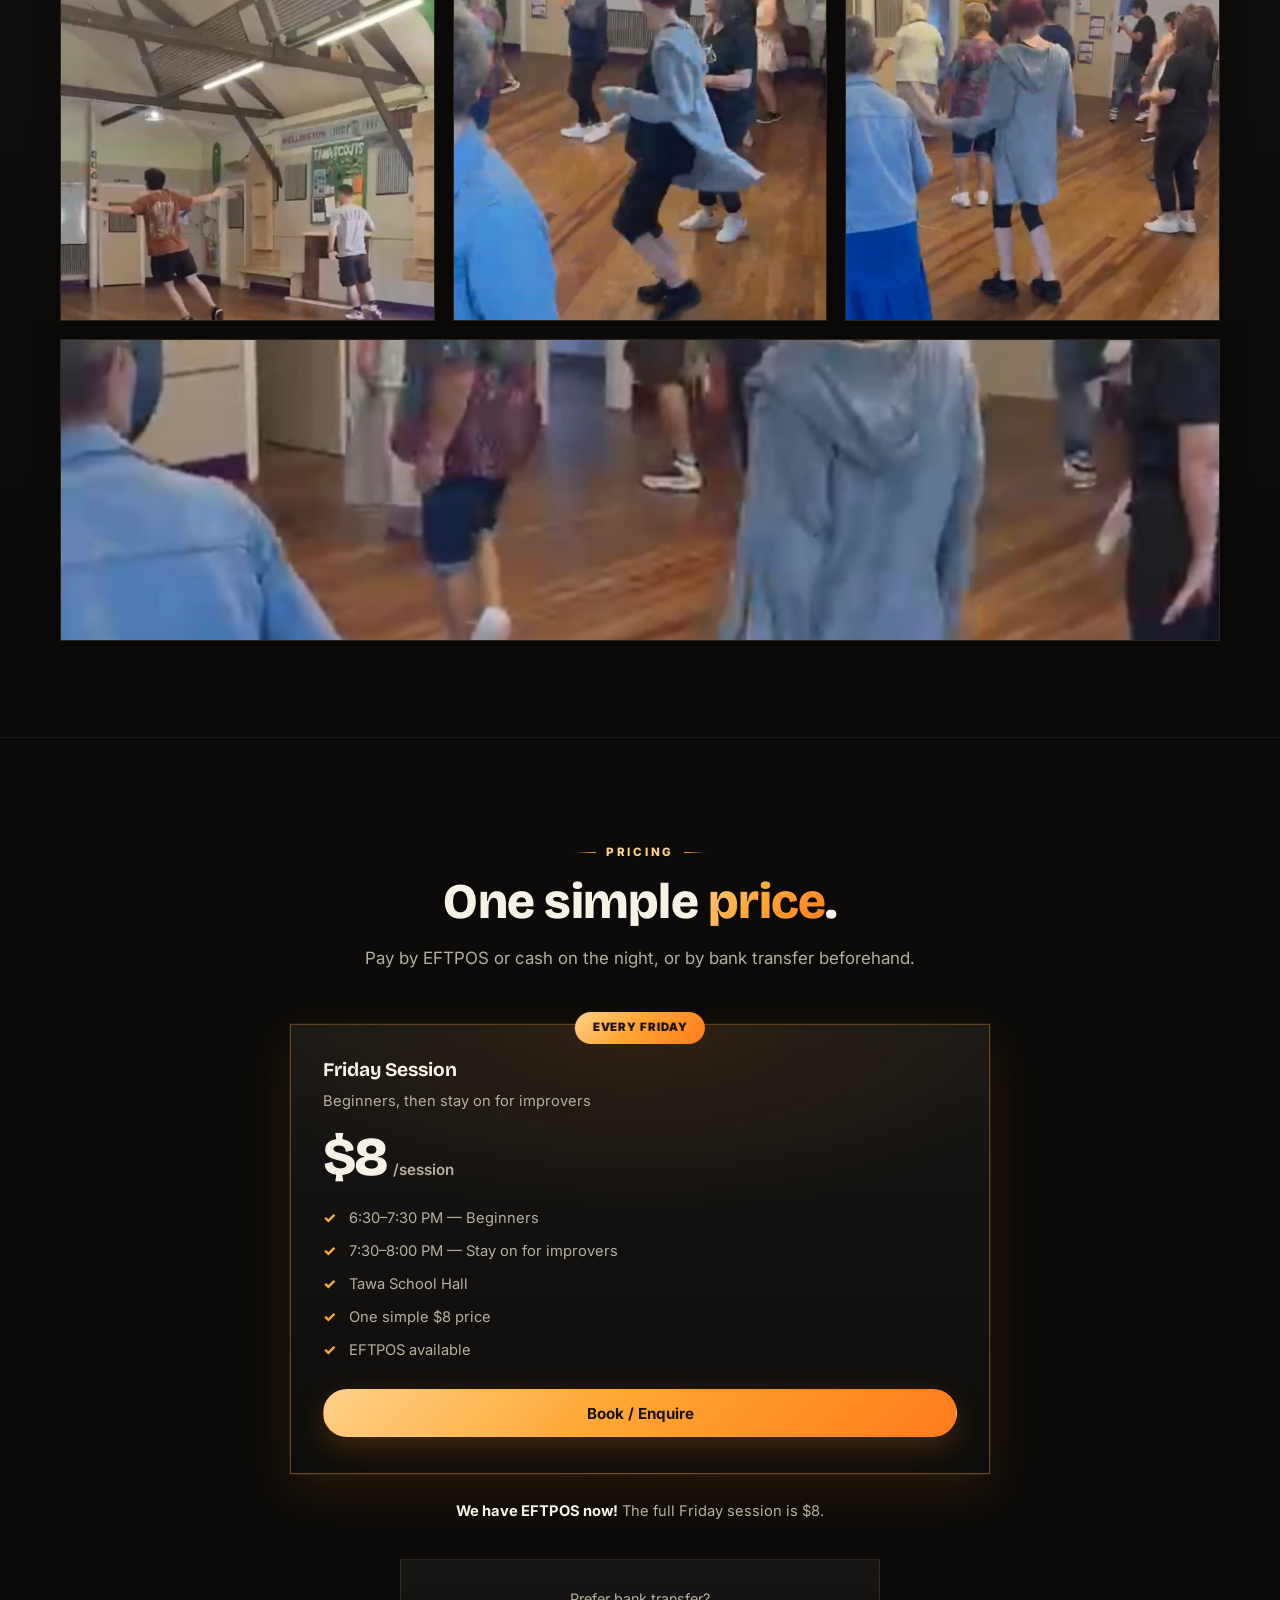
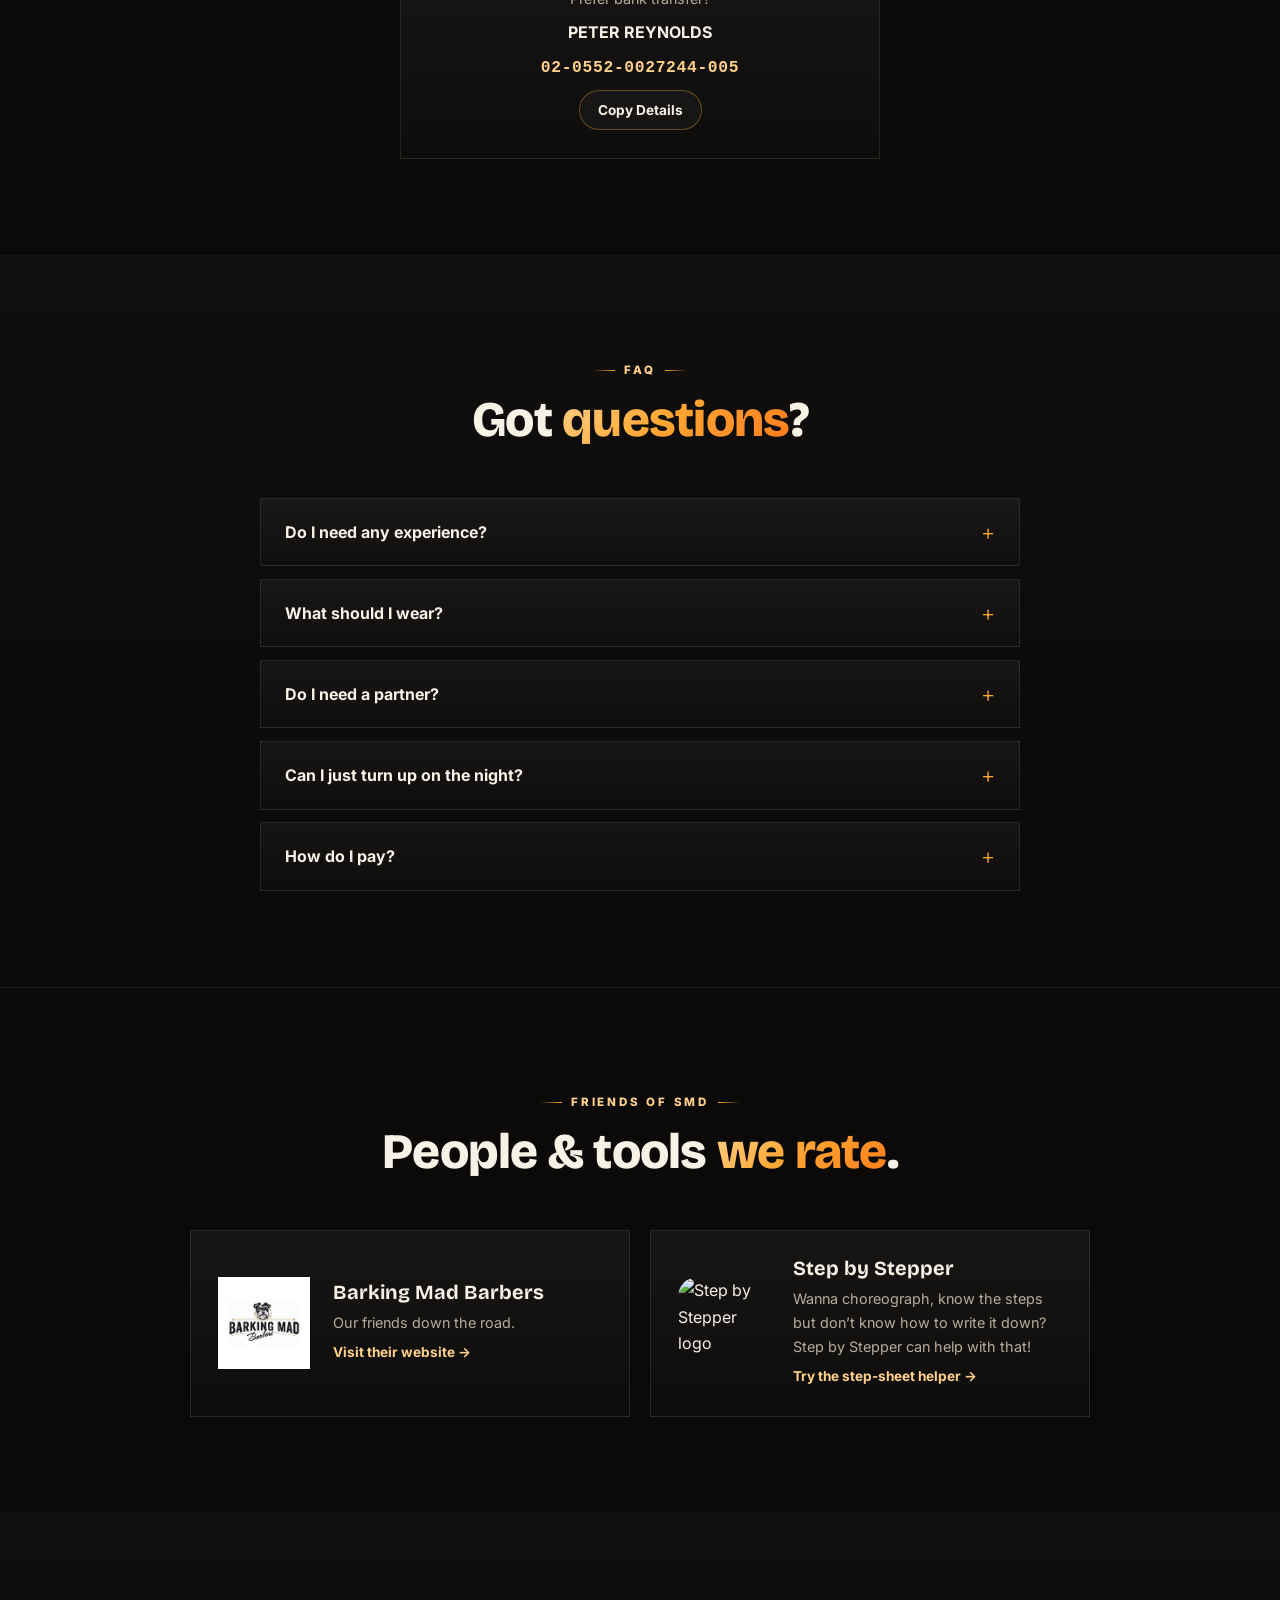
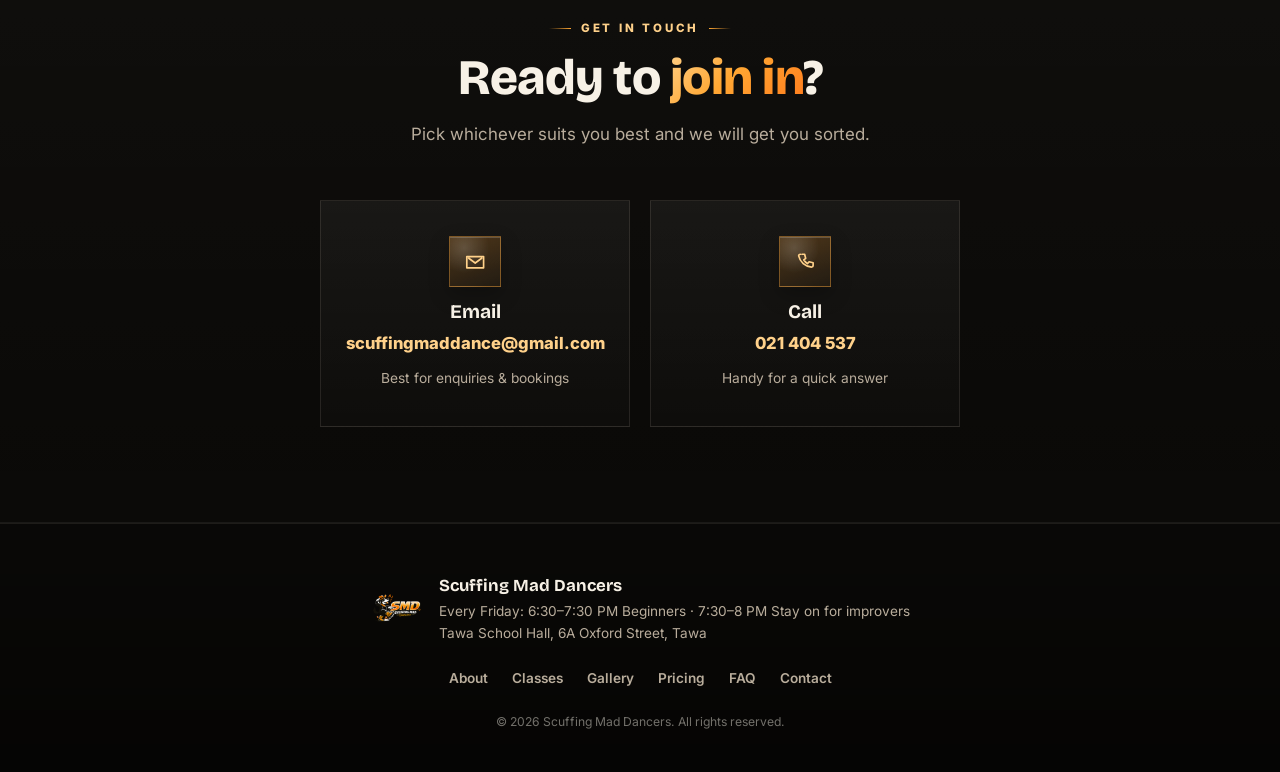
==== commit 7836cbf0: "Set Scuffing Mad Dancers contact email" ====
--- a/index.html
+++ b/index.html
@@ -45,7 +45,7 @@
         "url": "https://scuffingmaddancers.nz/",
         "logo": "https://scuffingmaddancers.nz/android-chrome-512x512.png",
         "image": "https://scuffingmaddancers.nz/android-chrome-512x512.png",
-        "email": "Scuffingmaddance@gmail.com",
+        "email": "scuffingmaddance@gmail.com",
         "telephone": "+64-21-404-537",
         "priceRange": "$8 NZD",
         "address": {
@@ -551,14 +551,14 @@
           <p class="section-sub">Pick whichever suits you best and we will get you sorted.</p>
         </div>
         <div class="contact-grid" data-reveal data-reveal-stagger>
-          <a class="contact-card" href="mailto:Scuffingmaddance@gmail.com">
+          <a class="contact-card" href="mailto:scuffingmaddance@gmail.com">
             <div class="contact-icon squircle-icon" aria-hidden="true">
               <svg viewBox="0 0 24 24" fill="none" aria-hidden="true">
                 <path d="M3 6h18v12H3zm2.1 1.8L12 12.9l6.9-5.1" stroke="currentColor" stroke-width="1.8" stroke-linecap="round" stroke-linejoin="round"/>
               </svg>
             </div>
             <h3>Email</h3>
-            <p class="contact-value">Scuffingmaddance@gmail.com</p>
+            <p class="contact-value">scuffingmaddance@gmail.com</p>
             <span>Best for enquiries &amp; bookings</span>
           </a>
           <a class="contact-card" href="tel:021404537">
@@ -626,7 +626,7 @@
       </div>
 
       <div class="modal-actions">
-        <a href="mailto:Scuffingmaddance@gmail.com" id="email-booking" class="btn btn-primary">Email Booking</a>
+        <a href="mailto:scuffingmaddance@gmail.com" id="email-booking" class="btn btn-primary">Email Booking</a>
         <a href="tel:021404537" class="btn btn-outline">Call Now</a>
       </div>
     </form>
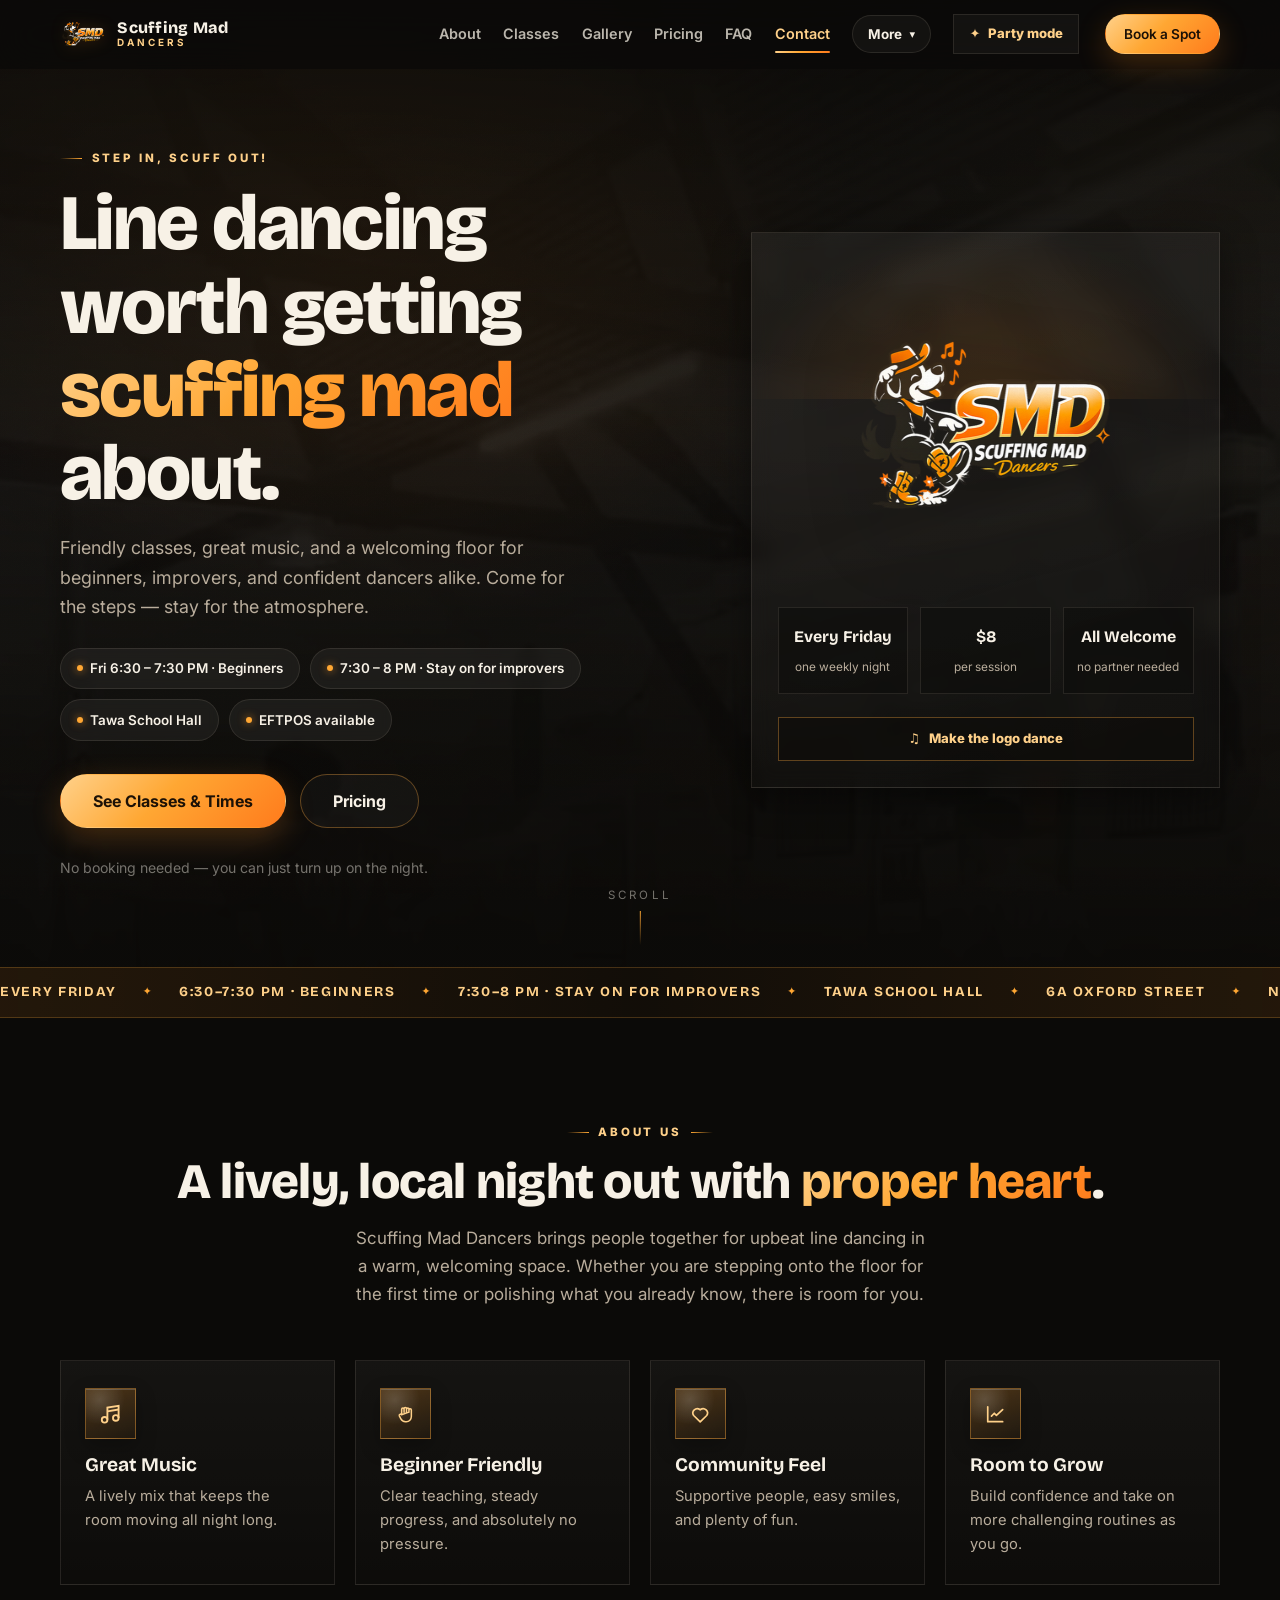
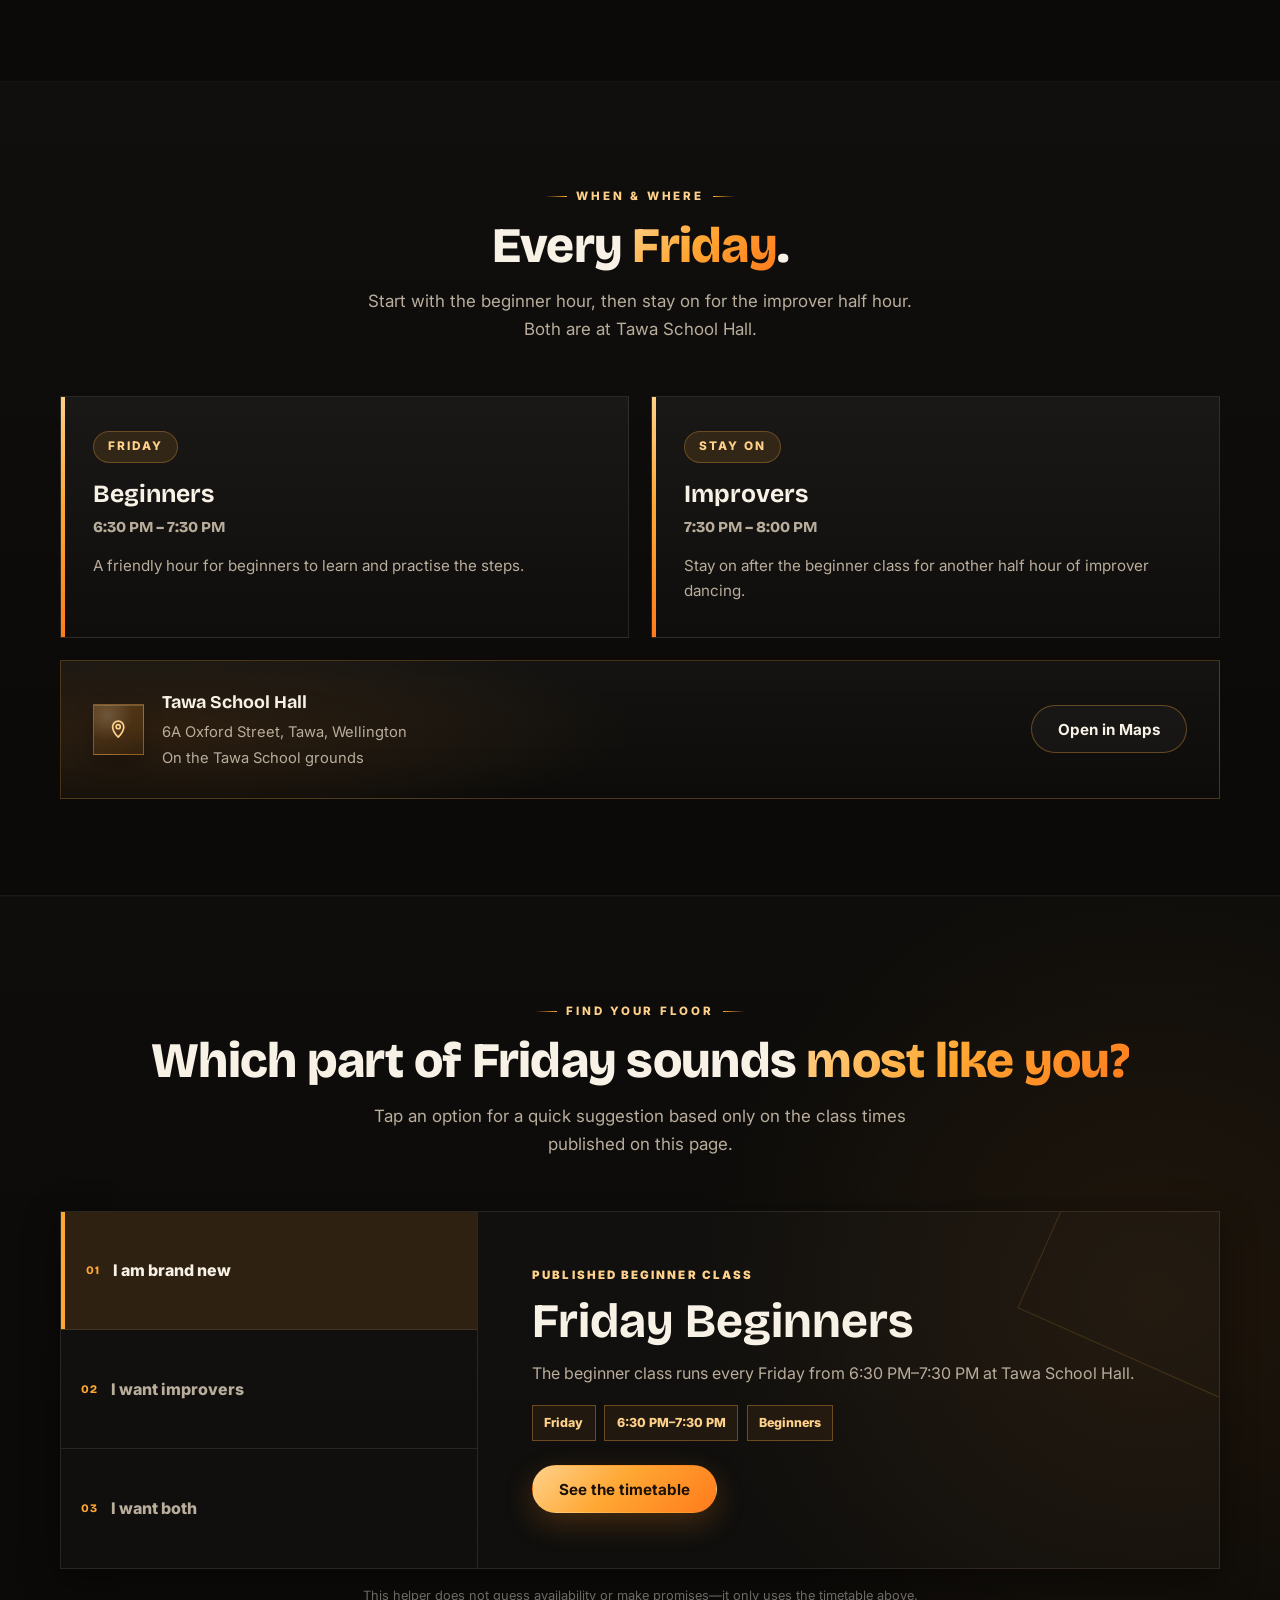
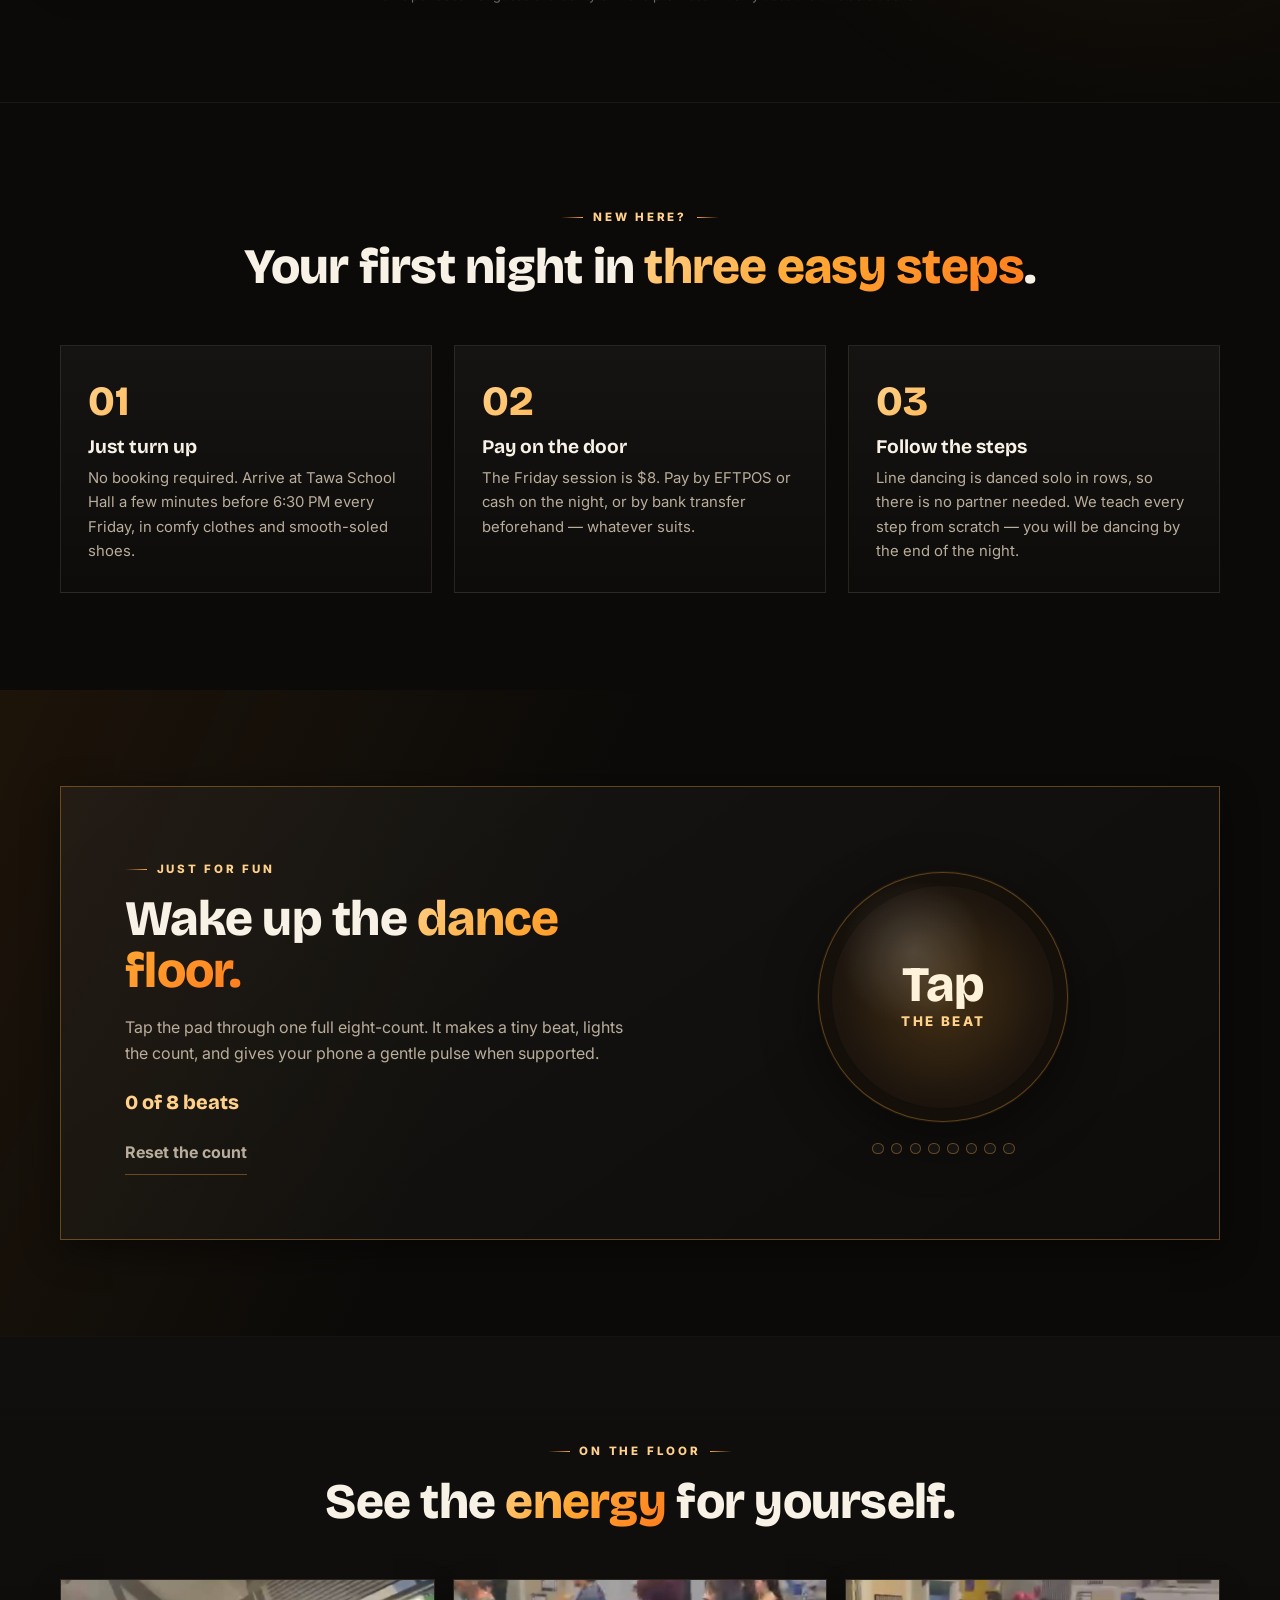
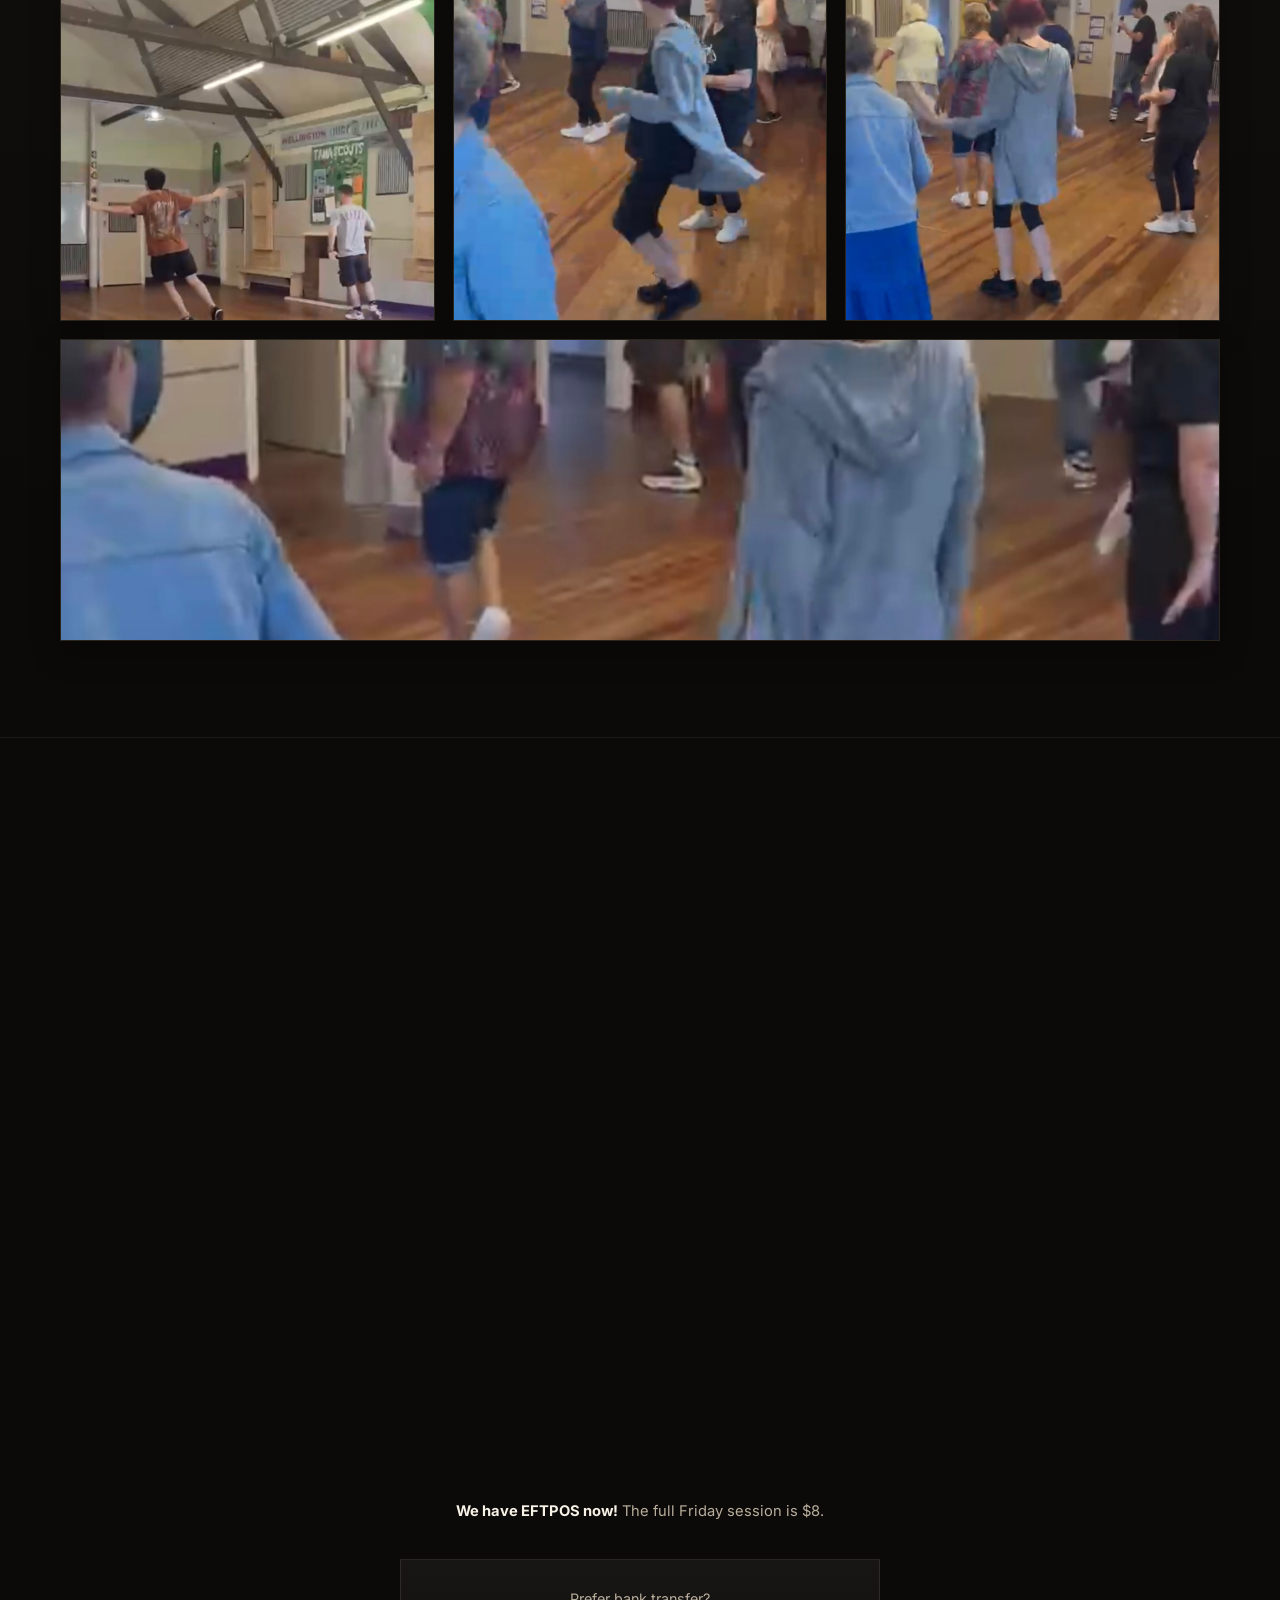
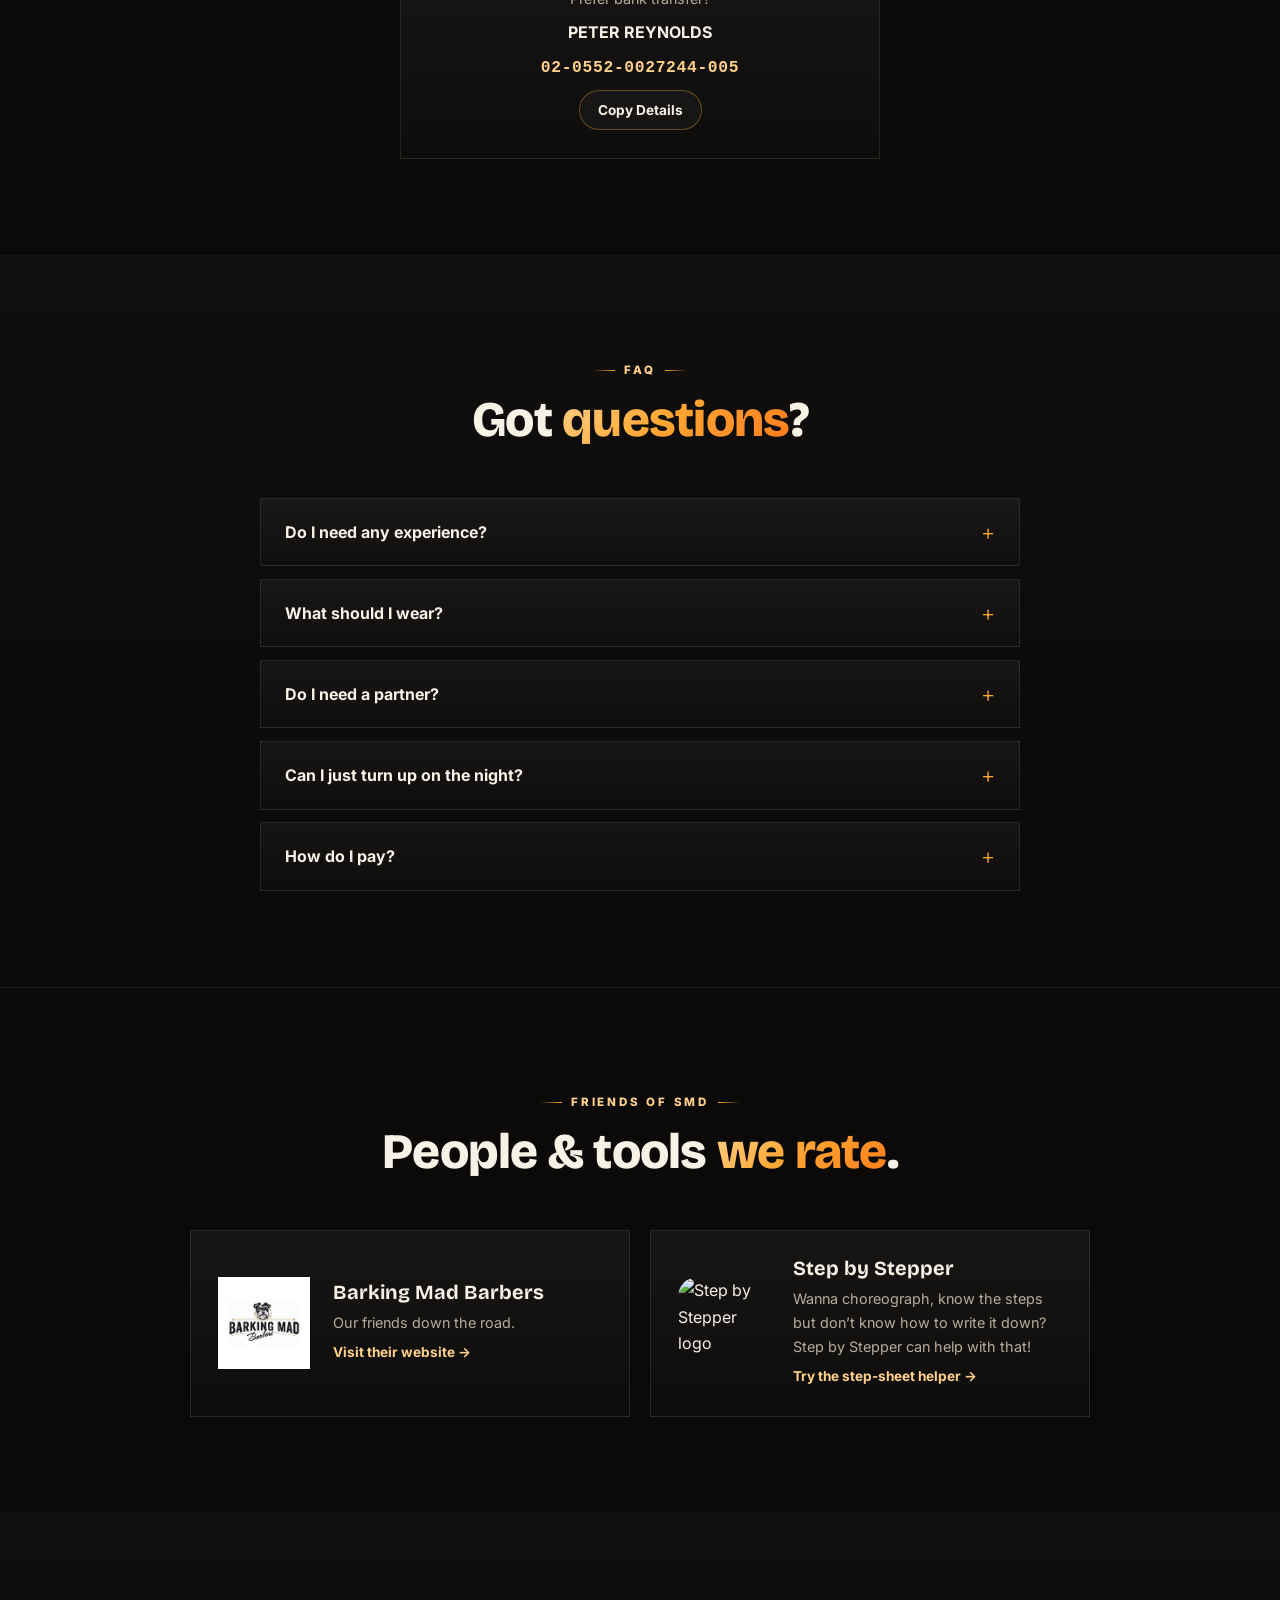
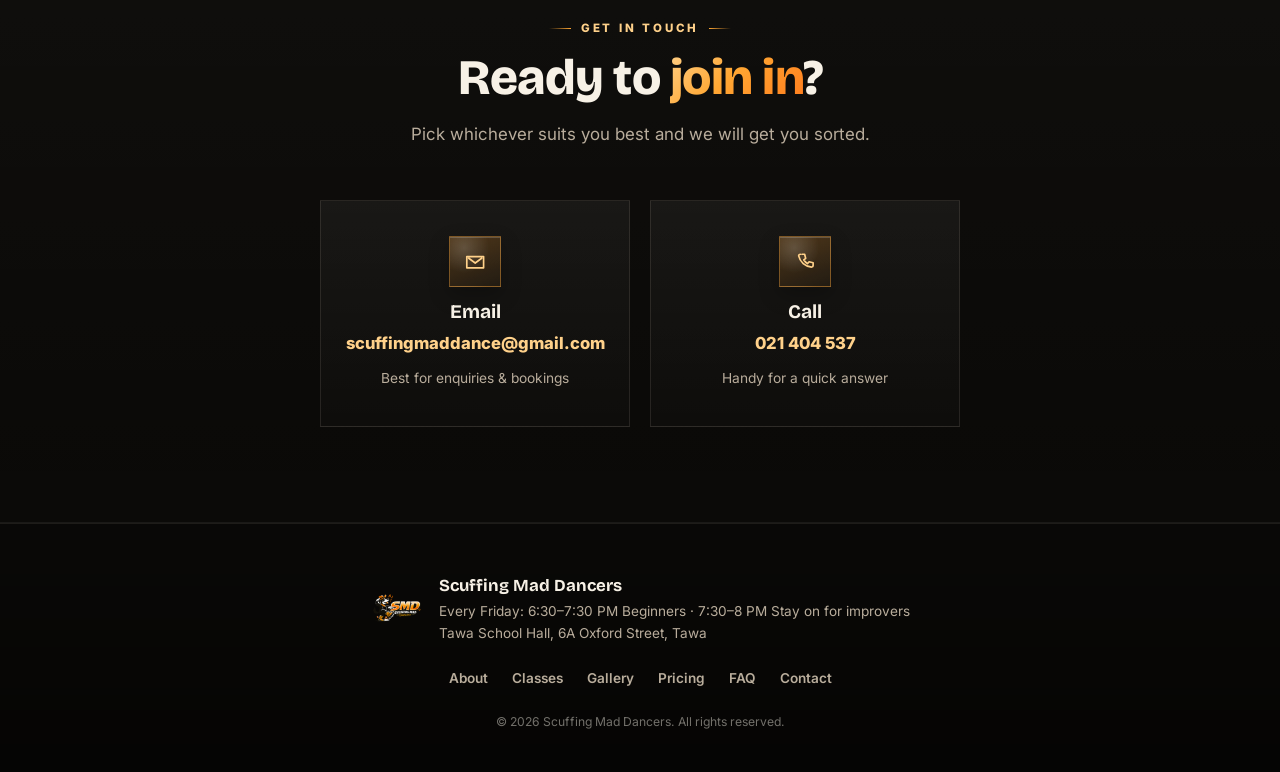
==== commit 5c17f226: "Deploy updated Scuffing Mad Dancers contact email" ====
--- a/index.html
+++ b/index.html
@@ -645,6 +645,6 @@
     </div>
   </dialog>
 
-  <script src="script.js?v=interactive-perfect-2"></script>
+  <script src="script.js?v=interactive-perfect-3"></script>
 </body>
 </html>
